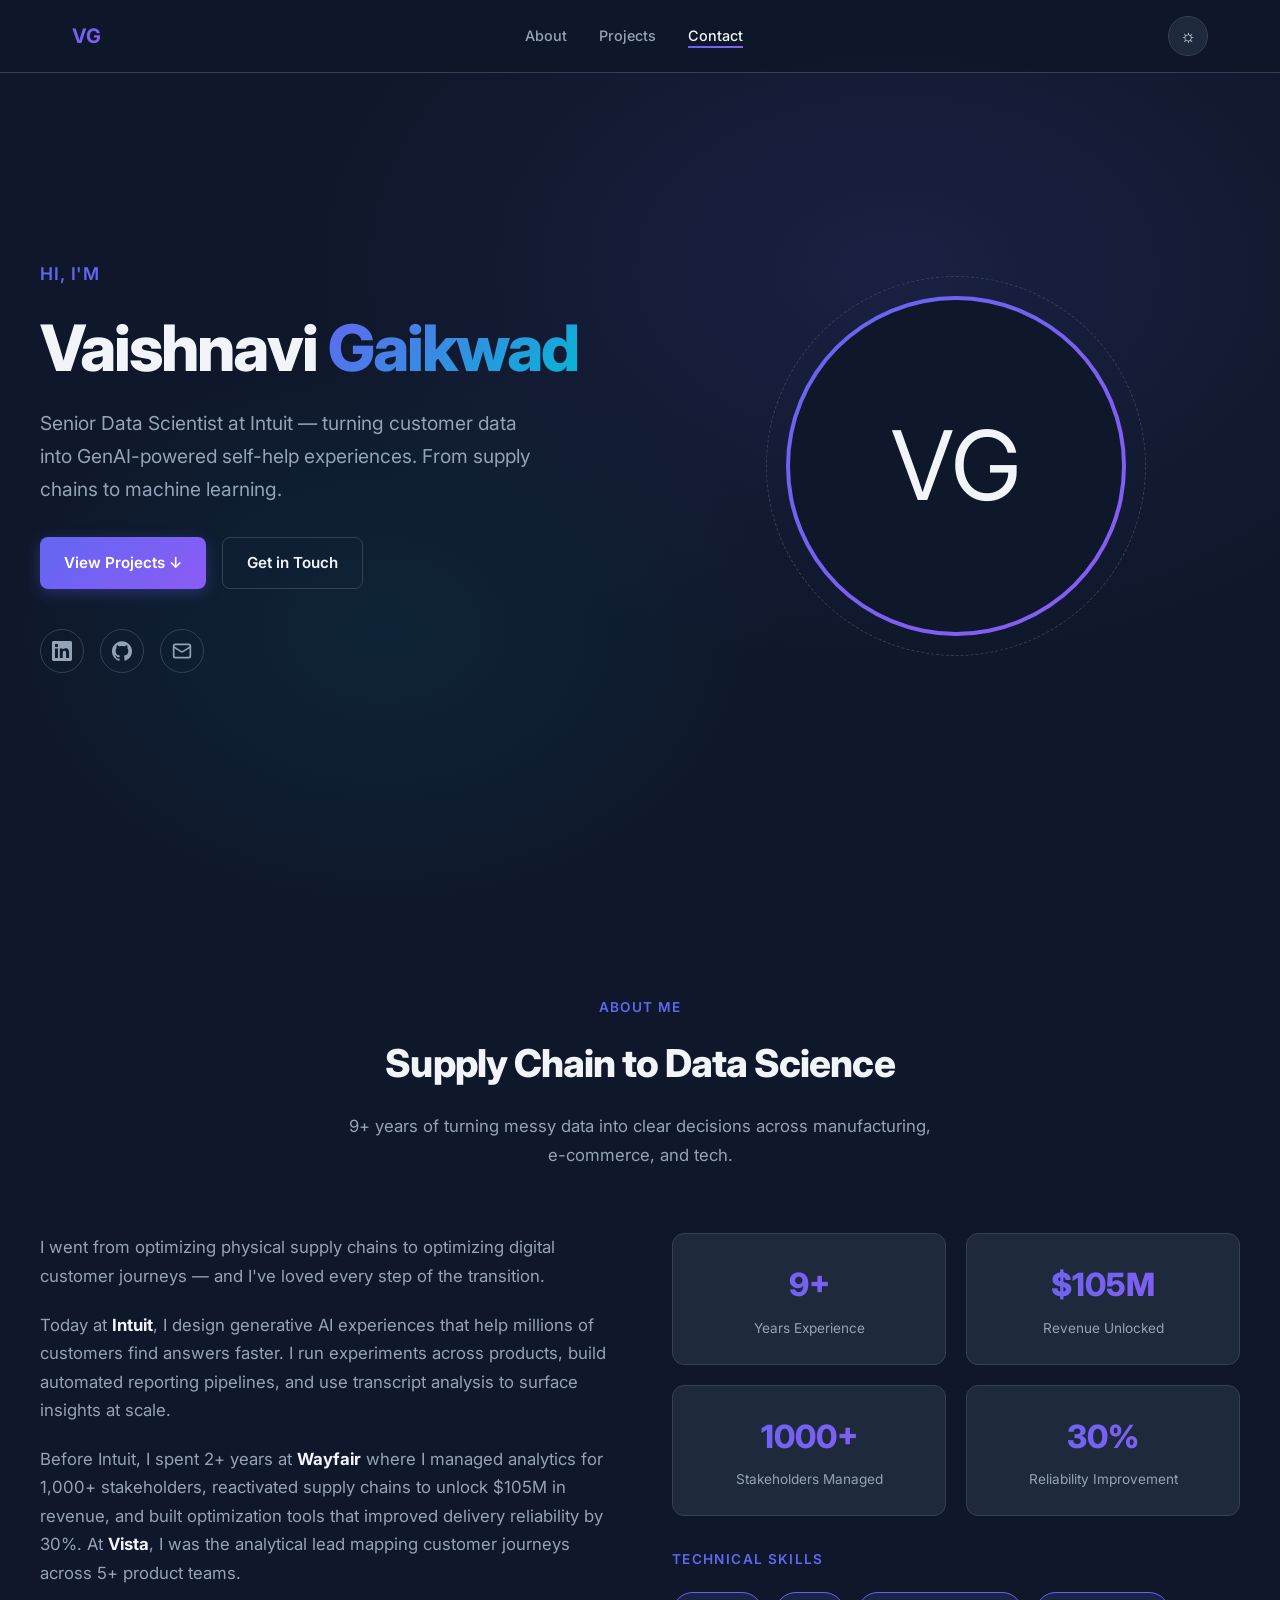
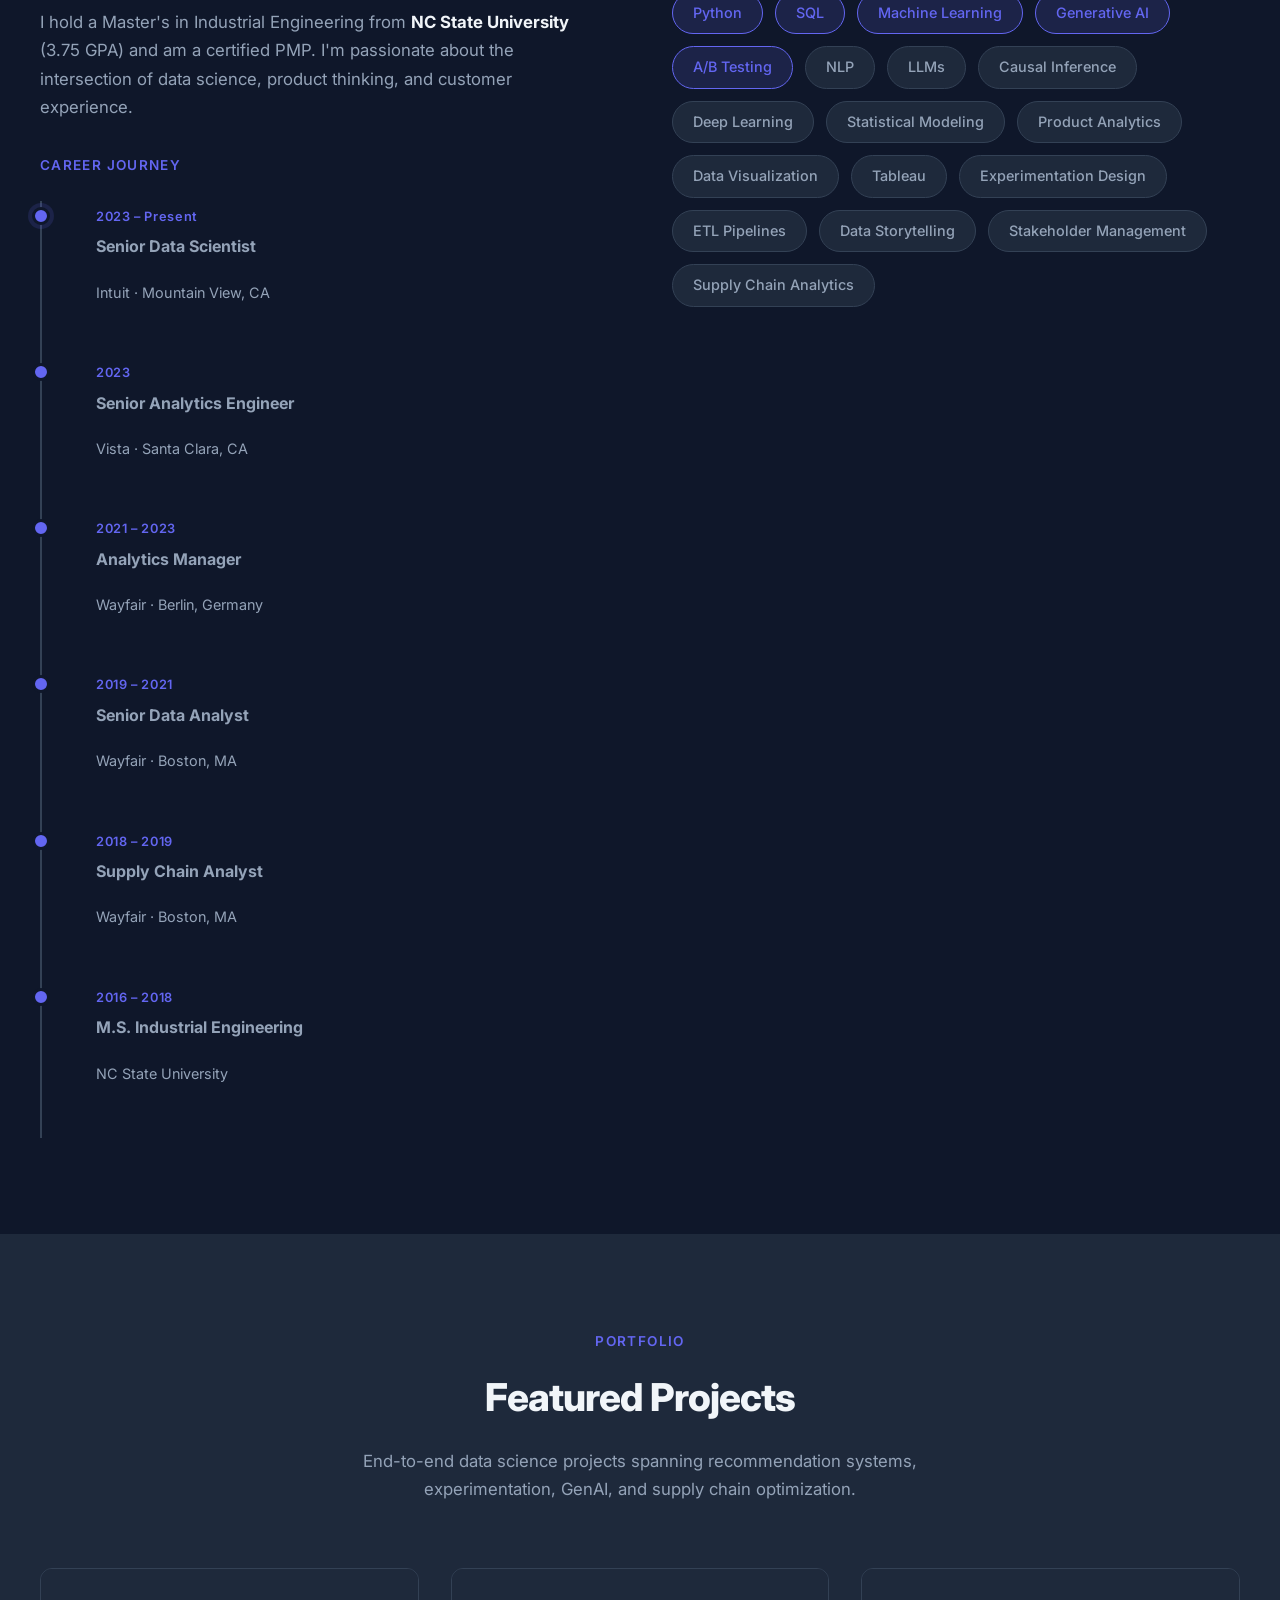
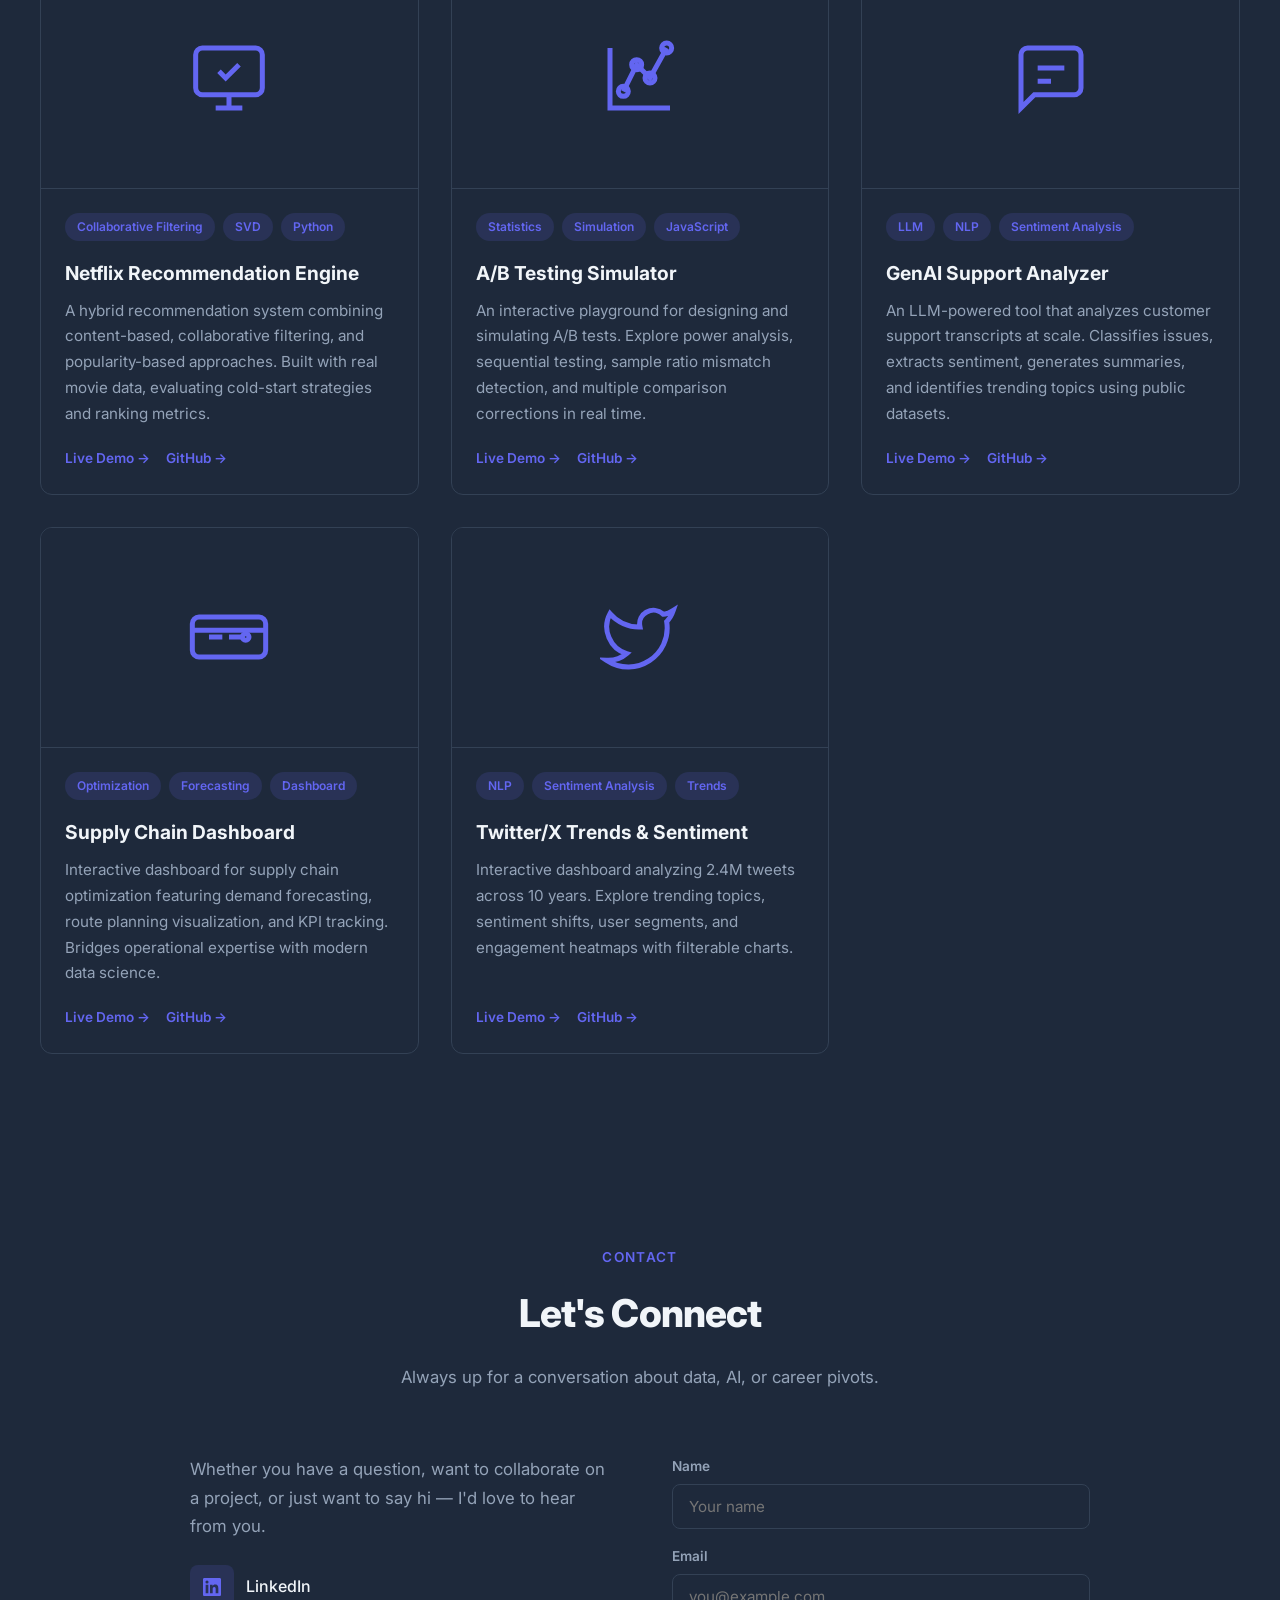
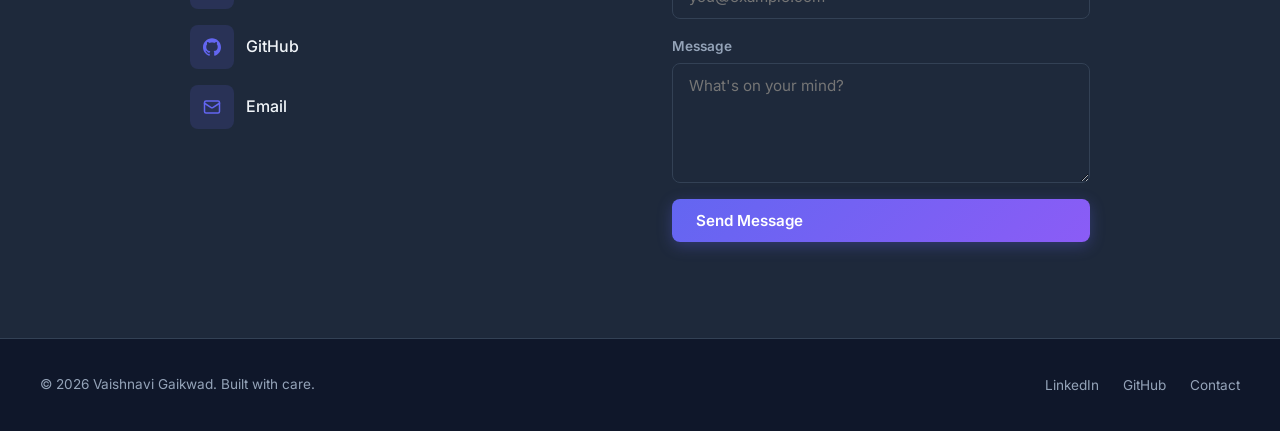
==== index.html @ 334d845c "Update index.html" ====
<!DOCTYPE html>
<html lang="en" data-theme="dark">
<head>
  <meta charset="UTF-8">
  <meta name="viewport" content="width=device-width, initial-scale=1.0">
  <title>Vaishnavi Gaikwad | Senior Data Scientist</title>
  <meta name="description" content="Senior Data Scientist at Intuit. Building GenAI-powered customer experiences. Portfolio and projects.">
  <link rel="preconnect" href="https://fonts.googleapis.com">
  <link rel="preconnect" href="https://fonts.gstatic.com" crossorigin>
  <link href="https://fonts.googleapis.com/css2?family=Inter:wght@400;500;600;700;800&family=JetBrains+Mono:wght@400;500&display=swap" rel="stylesheet">
  <link rel="stylesheet" href="css/style.css">
</head>
<body>

  <!-- ===== NAV ===== -->
  <nav class="nav">
    <div class="nav__inner">
      <a href="#" class="nav__logo">VG</a>
      <ul class="nav__links">
        <li><a href="#about">About</a></li>
        <li><a href="#projects">Projects</a></li>
        <li><a href="#contact">Contact</a></li>
      </ul>
      <div style="display:flex;align-items:center;gap:0.75rem;">
        <button class="theme-toggle" aria-label="Toggle theme">&#9788;</button>
        <button class="nav__hamburger" aria-label="Menu">
          <span></span><span></span><span></span>
        </button>
      </div>
    </div>
  </nav>

  <!-- ===== HERO ===== -->
  <section class="hero">
    <div class="hero__bg"></div>
    <div class="hero__content">
      <div class="hero__text">
        <p class="hero__greeting">Hi, I'm</p>
        <h1 class="hero__name">Vaishnavi <span>Gaikwad</span></h1>
        <p class="hero__tagline">Senior Data Scientist at Intuit &mdash; turning customer data into GenAI-powered self-help experiences. From supply chains to machine learning.</p>
        <div class="hero__cta">
          <a href="#projects" class="btn btn--primary">View Projects &darr;</a>
          <a href="#contact" class="btn btn--outline">Get in Touch</a>
        </div>
        <div class="hero__social">
          <a href="https://www.linkedin.com/in/vaishnavi-gaikwad-23506481/" target="_blank" rel="noopener" aria-label="LinkedIn">
            <svg width="20" height="20" viewBox="0 0 24 24" fill="currentColor"><path d="M20.447 20.452h-3.554v-5.569c0-1.328-.027-3.037-1.852-3.037-1.853 0-2.136 1.445-2.136 2.939v5.667H9.351V9h3.414v1.561h.046c.477-.9 1.637-1.85 3.37-1.85 3.601 0 4.267 2.37 4.267 5.455v6.286zM5.337 7.433a2.062 2.062 0 01-2.063-2.065 2.064 2.064 0 112.063 2.065zm1.782 13.019H3.555V9h3.564v11.452zM22.225 0H1.771C.792 0 0 .774 0 1.729v20.542C0 23.227.792 24 1.771 24h20.451C23.2 24 24 23.227 24 22.271V1.729C24 .774 23.2 0 22.222 0h.003z"/></svg>
          </a>
          <a href="https://github.com/vgaikwad2910" target="_blank" rel="noopener" aria-label="GitHub">
            <svg width="20" height="20" viewBox="0 0 24 24" fill="currentColor"><path d="M12 .297c-6.63 0-12 5.373-12 12 0 5.303 3.438 9.8 8.205 11.385.6.113.82-.258.82-.577 0-.285-.01-1.04-.015-2.04-3.338.724-4.042-1.61-4.042-1.61C4.422 18.07 3.633 17.7 3.633 17.7c-1.087-.744.084-.729.084-.729 1.205.084 1.838 1.236 1.838 1.236 1.07 1.835 2.809 1.305 3.495.998.108-.776.417-1.305.76-1.605-2.665-.3-5.466-1.332-5.466-5.93 0-1.31.465-2.38 1.235-3.22-.135-.303-.54-1.523.105-3.176 0 0 1.005-.322 3.3 1.23.96-.267 1.98-.399 3-.405 1.02.006 2.04.138 3 .405 2.28-1.552 3.285-1.23 3.285-1.23.645 1.653.24 2.873.12 3.176.765.84 1.23 1.91 1.23 3.22 0 4.61-2.805 5.625-5.475 5.92.42.36.81 1.096.81 2.22 0 1.606-.015 2.896-.015 3.286 0 .315.21.69.825.57C20.565 22.092 24 17.592 24 12.297c0-6.627-5.373-12-12-12"/></svg>
          </a>
          <a href="mailto:vaishnavi.gaikwad1094@gmail.com" aria-label="Email">
            <svg width="20" height="20" viewBox="0 0 24 24" fill="none" stroke="currentColor" stroke-width="2" stroke-linecap="round" stroke-linejoin="round"><rect x="2" y="4" width="20" height="16" rx="2"/><path d="m22 7-8.97 5.7a1.94 1.94 0 0 1-2.06 0L2 7"/></svg>
          </a>
        </div>
      </div>
      <div class="hero__visual">
        <div class="hero__avatar">
          <div class="hero__avatar-inner">VG</div>
        </div>
      </div>
    </div>
  </section>

  <!-- ===== ABOUT ===== -->
  <section class="section" id="about">
    <div class="container">
      <div class="section__header">
        <p class="section__label">About Me</p>
        <h2 class="section__title">Supply Chain to Data Science</h2>
        <p class="section__desc">9+ years of turning messy data into clear decisions across manufacturing, e-commerce, and tech.</p>
      </div>

      <div class="about__content">
        <div class="about__story">
          <p>I went from optimizing physical supply chains to optimizing digital customer journeys &mdash; and I've loved every step of the transition.</p>
          <p>Today at <strong>Intuit</strong>, I design generative AI experiences that help millions of customers find answers faster. I run experiments across products, build automated reporting pipelines, and use transcript analysis to surface insights at scale.</p>
          <p>Before Intuit, I spent 2+ years at <strong>Wayfair</strong> where I managed analytics for 1,000+ stakeholders, reactivated supply chains to unlock $105M in revenue, and built optimization tools that improved delivery reliability by 30%. At <strong>Vista</strong>, I was the analytical lead mapping customer journeys across 5+ product teams.</p>
          <p>I hold a Master's in Industrial Engineering from <strong>NC State University</strong> (3.75 GPA) and am a certified PMP. I'm passionate about the intersection of data science, product thinking, and customer experience.</p>

          <div style="margin-top:2rem;">
            <p class="section__label" style="text-align:left;margin-bottom:1.5rem;">Career Journey</p>
            <div class="timeline">
              <div class="timeline__item">
                <span class="timeline__year">2023 &ndash; Present</span>
                <p class="timeline__role">Senior Data Scientist</p>
                <p class="timeline__company">Intuit &middot; Mountain View, CA</p>
              </div>
              <div class="timeline__item">
                <span class="timeline__year">2023</span>
                <p class="timeline__role">Senior Analytics Engineer</p>
                <p class="timeline__company">Vista &middot; Santa Clara, CA</p>
              </div>
              <div class="timeline__item">
                <span class="timeline__year">2021 &ndash; 2023</span>
                <p class="timeline__role">Analytics Manager</p>
                <p class="timeline__company">Wayfair &middot; Berlin, Germany</p>
              </div>
              <div class="timeline__item">
                <span class="timeline__year">2019 &ndash; 2021</span>
                <p class="timeline__role">Senior Data Analyst</p>
                <p class="timeline__company">Wayfair &middot; Boston, MA</p>
              </div>
              <div class="timeline__item">
                <span class="timeline__year">2018 &ndash; 2019</span>
                <p class="timeline__role">Supply Chain Analyst</p>
                <p class="timeline__company">Wayfair &middot; Boston, MA</p>
              </div>
              <div class="timeline__item">
                <span class="timeline__year">2016 &ndash; 2018</span>
                <p class="timeline__role">M.S. Industrial Engineering</p>
                <p class="timeline__company">NC State University</p>
              </div>
            </div>
          </div>
        </div>

        <div class="about__details">
          <div class="about__stats">
            <div class="stat-card">
              <div class="stat-card__number">9+</div>
              <div class="stat-card__label">Years Experience</div>
            </div>
            <div class="stat-card">
              <div class="stat-card__number">$105M</div>
              <div class="stat-card__label">Revenue Unlocked</div>
            </div>
            <div class="stat-card">
              <div class="stat-card__number">1000+</div>
              <div class="stat-card__label">Stakeholders Managed</div>
            </div>
            <div class="stat-card">
              <div class="stat-card__number">30%</div>
              <div class="stat-card__label">Reliability Improvement</div>
            </div>
          </div>

          <div>
            <p class="section__label" style="text-align:left;margin-bottom:1.25rem;">Technical Skills</p>
            <div class="skills__grid" style="justify-content:flex-start;">
              <span class="skill-tag skill-tag--highlight">Python</span>
              <span class="skill-tag skill-tag--highlight">SQL</span>
              <span class="skill-tag skill-tag--highlight">Machine Learning</span>
              <span class="skill-tag skill-tag--highlight">Generative AI</span>
              <span class="skill-tag skill-tag--highlight">A/B Testing</span>
              <span class="skill-tag">NLP</span>
              <span class="skill-tag">LLMs</span>
              <span class="skill-tag">Causal Inference</span>
              <span class="skill-tag">Deep Learning</span>
              <span class="skill-tag">Statistical Modeling</span>
              <span class="skill-tag">Product Analytics</span>
              <span class="skill-tag">Data Visualization</span>
              <span class="skill-tag">Tableau</span>
              <span class="skill-tag">Experimentation Design</span>
              <span class="skill-tag">ETL Pipelines</span>
              <span class="skill-tag">Data Storytelling</span>
              <span class="skill-tag">Stakeholder Management</span>
              <span class="skill-tag">Supply Chain Analytics</span>
            </div>
          </div>
        </div>
      </div>
    </div>
  </section>

  <!-- ===== PROJECTS ===== -->
  <section class="section" id="projects" style="background:var(--bg-secondary);">
    <div class="container">
      <div class="section__header">
        <p class="section__label">Portfolio</p>
        <h2 class="section__title">Featured Projects</h2>
        <p class="section__desc">End-to-end data science projects spanning recommendation systems, experimentation, GenAI, and supply chain optimization.</p>
      </div>

      <div class="projects__grid">

        <div class="project-card">
          <div class="project-card__img">
            <svg width="80" height="80" viewBox="0 0 24 24" fill="none" stroke="var(--accent)" stroke-width="1.5"><rect x="2" y="3" width="20" height="14" rx="2"/><path d="M8 21h8m-4-4v4"/><path d="m9 10 2 2 4-4"/></svg>
          </div>
          <div class="project-card__body">
            <div class="project-card__tags">
              <span class="project-card__tag">Collaborative Filtering</span>
              <span class="project-card__tag">SVD</span>
              <span class="project-card__tag">Python</span>
            </div>
            <h3 class="project-card__title">Netflix Recommendation Engine</h3>
            <p class="project-card__desc">A hybrid recommendation system combining content-based, collaborative filtering, and popularity-based approaches. Built with real movie data, evaluating cold-start strategies and ranking metrics.</p>
            <div class="project-card__links">
              <a href="projects/recommendation-system/index.html" class="project-card__link">Live Demo &rarr;</a>
              <a href="https://github.com/vgaikwad2910/netflix-recommendation-engine" target="_blank" class="project-card__link">GitHub &rarr;</a>
            </div>
          </div>
        </div>

        <div class="project-card">
          <div class="project-card__img">
            <svg width="80" height="80" viewBox="0 0 24 24" fill="none" stroke="var(--accent)" stroke-width="1.5"><path d="M3 3v18h18"/><path d="M7 16l4-8 4 4 5-9"/><circle cx="7" cy="16" r="1.5"/><circle cx="11" cy="8" r="1.5"/><circle cx="15" cy="12" r="1.5"/><circle cx="20" cy="3" r="1.5"/></svg>
          </div>
          <div class="project-card__body">
            <div class="project-card__tags">
              <span class="project-card__tag">Statistics</span>
              <span class="project-card__tag">Simulation</span>
              <span class="project-card__tag">JavaScript</span>
            </div>
            <h3 class="project-card__title">A/B Testing Simulator</h3>
            <p class="project-card__desc">An interactive playground for designing and simulating A/B tests. Explore power analysis, sequential testing, sample ratio mismatch detection, and multiple comparison corrections in real time.</p>
            <div class="project-card__links">
              <a href="projects/ab-testing-simulator/index.html" class="project-card__link">Live Demo &rarr;</a>
              <a href="https://github.com/vgaikwad2910/ab-testing-simulator" target="_blank" class="project-card__link">GitHub &rarr;</a>
            </div>
          </div>
        </div>

        <div class="project-card">
          <div class="project-card__img">
            <svg width="80" height="80" viewBox="0 0 24 24" fill="none" stroke="var(--accent)" stroke-width="1.5"><path d="M21 15a2 2 0 0 1-2 2H7l-4 4V5a2 2 0 0 1 2-2h14a2 2 0 0 1 2 2z"/><path d="M8 9h8M8 13h4"/></svg>
          </div>
          <div class="project-card__body">
            <div class="project-card__tags">
              <span class="project-card__tag">LLM</span>
              <span class="project-card__tag">NLP</span>
              <span class="project-card__tag">Sentiment Analysis</span>
            </div>
            <h3 class="project-card__title">GenAI Support Analyzer</h3>
            <p class="project-card__desc">An LLM-powered tool that analyzes customer support transcripts at scale. Classifies issues, extracts sentiment, generates summaries, and identifies trending topics using public datasets.</p>
            <div class="project-card__links">
              <a href="projects/genai-analyzer/index.html" class="project-card__link">Live Demo &rarr;</a>
              <a href="https://github.com/vgaikwad2910/genai-support-analyzer" target="_blank" class="project-card__link">GitHub &rarr;</a>
            </div>
          </div>
        </div>

        <div class="project-card">
          <div class="project-card__img">
            <svg width="80" height="80" viewBox="0 0 24 24" fill="none" stroke="var(--accent)" stroke-width="1.5"><rect x="1" y="6" width="22" height="12" rx="2"/><path d="M6 12h4m2 0h4"/><circle cx="17" cy="12" r="1"/><path d="M1 10h22"/></svg>
          </div>
          <div class="project-card__body">
            <div class="project-card__tags">
              <span class="project-card__tag">Optimization</span>
              <span class="project-card__tag">Forecasting</span>
              <span class="project-card__tag">Dashboard</span>
            </div>
            <h3 class="project-card__title">Supply Chain Dashboard</h3>
            <p class="project-card__desc">Interactive dashboard for supply chain optimization featuring demand forecasting, route planning visualization, and KPI tracking. Bridges operational expertise with modern data science.</p>
            <div class="project-card__links">
              <a href="projects/supply-chain-dashboard/index.html" class="project-card__link">Live Demo &rarr;</a>
              <a href="https://github.com/vgaikwad2910/supply-chain-dashboard" target="_blank" class="project-card__link">GitHub &rarr;</a>
            </div>
          </div>
        </div>

        <div class="project-card">
          <div class="project-card__img">
            <svg width="80" height="80" viewBox="0 0 24 24" fill="none" stroke="var(--accent)" stroke-width="1.5"><path d="M22 4s-.7 2.1-2 3.4c1.6 10-9.4 17.3-18 11.6 2.2.1 4.4-.6 6-2C3 15.5.5 9.6 3 5c2.2 2.6 5.6 4.1 9 4-.9-4.2 4-6.6 7-3.8 1.1 0 3-1.2 3-1.2z"/></svg>
          </div>
          <div class="project-card__body">
            <div class="project-card__tags">
              <span class="project-card__tag">NLP</span>
              <span class="project-card__tag">Sentiment Analysis</span>
              <span class="project-card__tag">Trends</span>
            </div>
            <h3 class="project-card__title">Twitter/X Trends &amp; Sentiment</h3>
            <p class="project-card__desc">Interactive dashboard analyzing 2.4M tweets across 10 years. Explore trending topics, sentiment shifts, user segments, and engagement heatmaps with filterable charts.</p>
            <div class="project-card__links">
              <a href="projects/twitter-trends-dashboard/index.html" class="project-card__link">Live Demo &rarr;</a>
              <a href="https://github.com/vgaikwad2910/twitter-trends-dashboard" target="_blank" class="project-card__link">GitHub &rarr;</a>
            </div>
          </div>
        </div>

      </div>
    </div>
  </section>

  <!-- ===== CONTACT ===== -->
  <section class="section" id="contact" style="background:var(--bg-secondary);">
    <div class="container">
      <div class="section__header">
        <p class="section__label">Contact</p>
        <h2 class="section__title">Let's Connect</h2>
        <p class="section__desc">Always up for a conversation about data, AI, or career pivots.</p>
      </div>

      <div class="contact__content">
        <div class="contact__info">
          <p>Whether you have a question, want to collaborate on a project, or just want to say hi &mdash; I'd love to hear from you.</p>
          <div class="contact__links">
            <a href="https://www.linkedin.com/in/vaishnavi-gaikwad-23506481/" target="_blank" class="contact__link">
              <span class="contact__link-icon">
                <svg width="18" height="18" viewBox="0 0 24 24" fill="currentColor"><path d="M20.447 20.452h-3.554v-5.569c0-1.328-.027-3.037-1.852-3.037-1.853 0-2.136 1.445-2.136 2.939v5.667H9.351V9h3.414v1.561h.046c.477-.9 1.637-1.85 3.37-1.85 3.601 0 4.267 2.37 4.267 5.455v6.286zM5.337 7.433a2.062 2.062 0 01-2.063-2.065 2.064 2.064 0 112.063 2.065zm1.782 13.019H3.555V9h3.564v11.452zM22.225 0H1.771C.792 0 0 .774 0 1.729v20.542C0 23.227.792 24 1.771 24h20.451C23.2 24 24 23.227 24 22.271V1.729C24 .774 23.2 0 22.222 0h.003z"/></svg>
              </span>
              LinkedIn
            </a>
            <a href="https://github.com/vgaikwad2910" target="_blank" class="contact__link">
              <span class="contact__link-icon">
                <svg width="18" height="18" viewBox="0 0 24 24" fill="currentColor"><path d="M12 .297c-6.63 0-12 5.373-12 12 0 5.303 3.438 9.8 8.205 11.385.6.113.82-.258.82-.577 0-.285-.01-1.04-.015-2.04-3.338.724-4.042-1.61-4.042-1.61C4.422 18.07 3.633 17.7 3.633 17.7c-1.087-.744.084-.729.084-.729 1.205.084 1.838 1.236 1.838 1.236 1.07 1.835 2.809 1.305 3.495.998.108-.776.417-1.305.76-1.605-2.665-.3-5.466-1.332-5.466-5.93 0-1.31.465-2.38 1.235-3.22-.135-.303-.54-1.523.105-3.176 0 0 1.005-.322 3.3 1.23.96-.267 1.98-.399 3-.405 1.02.006 2.04.138 3 .405 2.28-1.552 3.285-1.23 3.285-1.23.645 1.653.24 2.873.12 3.176.765.84 1.23 1.91 1.23 3.22 0 4.61-2.805 5.625-5.475 5.92.42.36.81 1.096.81 2.22 0 1.606-.015 2.896-.015 3.286 0 .315.21.69.825.57C20.565 22.092 24 17.592 24 12.297c0-6.627-5.373-12-12-12"/></svg>
              </span>
              GitHub
            </a>
            <a href="mailto:vaishnavi.gaikwad1094@gmail.com" class="contact__link">
              <span class="contact__link-icon">
                <svg width="18" height="18" viewBox="0 0 24 24" fill="none" stroke="currentColor" stroke-width="2" stroke-linecap="round" stroke-linejoin="round"><rect x="2" y="4" width="20" height="16" rx="2"/><path d="m22 7-8.97 5.7a1.94 1.94 0 0 1-2.06 0L2 7"/></svg>
              </span>
              Email
            </a>
          </div>
        </div>

        <form class="contact__form" onsubmit="event.preventDefault(); this.querySelector('.btn').textContent='Message Sent!'; this.reset();">
          <div class="form-group">
            <label for="name">Name</label>
            <input type="text" id="name" name="name" placeholder="Your name" required>
          </div>
          <div class="form-group">
            <label for="email">Email</label>
            <input type="email" id="email" name="email" placeholder="you@example.com" required>
          </div>
          <div class="form-group">
            <label for="message">Message</label>
            <textarea id="message" name="message" placeholder="What's on your mind?" required></textarea>
          </div>
          <button type="submit" class="btn btn--primary">Send Message</button>
        </form>
      </div>
    </div>
  </section>

  <!-- ===== FOOTER ===== -->
  <footer class="footer">
    <div class="footer__inner">
      <p class="footer__text">&copy; 2026 Vaishnavi Gaikwad. Built with care.</p>
      <ul class="footer__links">
        <li><a href="https://www.linkedin.com/in/vaishnavi-gaikwad-23506481/" target="_blank">LinkedIn</a></li>
        <li><a href="https://github.com/vgaikwad2910" target="_blank">GitHub</a></li>
        <li><a href="#contact">Contact</a></li>
      </ul>
    </div>
  </footer>

  <script src="js/main.js"></script>
</body>
</html>
---- css/style.css ----
:root {
  --bg-primary: #0f172a;
  --bg-secondary: #1e293b;
  --bg-card: #1e293b;
  --text-primary: #f1f5f9;
  --text-secondary: #94a3b8;
  --accent: #6366f1;
  --accent-hover: #818cf8;
  --accent-glow: rgba(99, 102, 241, 0.15);
  --border: #334155;
  --gradient-1: linear-gradient(135deg, #6366f1, #8b5cf6);
  --gradient-2: linear-gradient(135deg, #6366f1, #06b6d4);
  --shadow: 0 4px 6px -1px rgba(0, 0, 0, 0.3);
  --shadow-lg: 0 10px 30px -5px rgba(0, 0, 0, 0.4);
  --radius: 12px;
  --radius-sm: 8px;
  --transition: 0.3s cubic-bezier(0.4, 0, 0.2, 1);
  --font-sans: 'Inter', -apple-system, BlinkMacSystemFont, 'Segoe UI', sans-serif;
  --font-mono: 'JetBrains Mono', 'Fira Code', monospace;
  --max-width: 1200px;
}

[data-theme="light"] {
  --bg-primary: #f8fafc;
  --bg-secondary: #ffffff;
  --bg-card: #ffffff;
  --text-primary: #0f172a;
  --text-secondary: #64748b;
  --border: #e2e8f0;
  --shadow: 0 4px 6px -1px rgba(0, 0, 0, 0.05);
  --shadow-lg: 0 10px 30px -5px rgba(0, 0, 0, 0.1);
}

* {
  margin: 0;
  padding: 0;
  box-sizing: border-box;
}

html {
  scroll-behavior: smooth;
  scroll-padding-top: 80px;
}

body {
  font-family: var(--font-sans);
  background: var(--bg-primary);
  color: var(--text-primary);
  line-height: 1.7;
  overflow-x: hidden;
}

a {
  color: var(--accent);
  text-decoration: none;
  transition: color var(--transition);
}

a:hover {
  color: var(--accent-hover);
}

img {
  max-width: 100%;
  display: block;
}

/* ===== NAV ===== */
.nav {
  position: fixed;
  top: 0;
  left: 0;
  right: 0;
  z-index: 1000;
  background: rgba(15, 23, 42, 0.85);
  backdrop-filter: blur(12px);
  border-bottom: 1px solid var(--border);
  transition: background var(--transition);
}

[data-theme="light"] .nav {
  background: rgba(248, 250, 252, 0.85);
}

.nav__inner {
  max-width: var(--max-width);
  margin: 0 auto;
  padding: 0 2rem;
  display: flex;
  align-items: center;
  justify-content: space-between;
  height: 72px;
}

.nav__logo {
  font-size: 1.25rem;
  font-weight: 700;
  background: var(--gradient-1);
  -webkit-background-clip: text;
  -webkit-text-fill-color: transparent;
  background-clip: text;
  letter-spacing: -0.025em;
}

.nav__links {
  display: flex;
  align-items: center;
  gap: 2rem;
  list-style: none;
}

.nav__links a {
  color: var(--text-secondary);
  font-size: 0.9rem;
  font-weight: 500;
  transition: color var(--transition);
  position: relative;
}

.nav__links a::after {
  content: '';
  position: absolute;
  bottom: -4px;
  left: 0;
  width: 0;
  height: 2px;
  background: var(--gradient-1);
  transition: width var(--transition);
}

.nav__links a:hover,
.nav__links a.active {
  color: var(--text-primary);
}

.nav__links a:hover::after,
.nav__links a.active::after {
  width: 100%;
}

.theme-toggle {
  background: var(--bg-card);
  border: 1px solid var(--border);
  color: var(--text-primary);
  width: 40px;
  height: 40px;
  border-radius: 50%;
  cursor: pointer;
  display: flex;
  align-items: center;
  justify-content: center;
  font-size: 1.1rem;
  transition: all var(--transition);
}

.theme-toggle:hover {
  border-color: var(--accent);
  box-shadow: 0 0 15px var(--accent-glow);
}

.nav__hamburger {
  display: none;
  flex-direction: column;
  gap: 5px;
  cursor: pointer;
  background: none;
  border: none;
  padding: 4px;
}

.nav__hamburger span {
  width: 24px;
  height: 2px;
  background: var(--text-primary);
  transition: all var(--transition);
}

/* ===== HERO ===== */
.hero {
  min-height: 100vh;
  display: flex;
  align-items: center;
  justify-content: center;
  padding: 6rem 2rem 4rem;
  position: relative;
  overflow: hidden;
}

.hero__bg {
  position: absolute;
  inset: 0;
  background:
    radial-gradient(ellipse 600px 400px at 70% 30%, rgba(99, 102, 241, 0.12), transparent),
    radial-gradient(ellipse 400px 300px at 30% 70%, rgba(6, 182, 212, 0.08), transparent);
  pointer-events: none;
}

.hero__content {
  max-width: var(--max-width);
  width: 100%;
  display: grid;
  grid-template-columns: 1fr 1fr;
  gap: 4rem;
  align-items: center;
  position: relative;
  z-index: 1;
}

.hero__text {
  display: flex;
  flex-direction: column;
  gap: 1.5rem;
}

.hero__greeting {
  font-size: 1.1rem;
  color: var(--accent);
  font-weight: 600;
  letter-spacing: 0.05em;
  text-transform: uppercase;
}

.hero__name {
  font-size: clamp(2.5rem, 5vw, 4rem);
  font-weight: 800;
  line-height: 1.1;
  letter-spacing: -0.03em;
}

.hero__name span {
  background: var(--gradient-2);
  -webkit-background-clip: text;
  -webkit-text-fill-color: transparent;
  background-clip: text;
}

.hero__tagline {
  font-size: 1.2rem;
  color: var(--text-secondary);
  max-width: 500px;
}

.hero__cta {
  display: flex;
  gap: 1rem;
  margin-top: 0.5rem;
}

.btn {
  display: inline-flex;
  align-items: center;
  gap: 0.5rem;
  padding: 0.75rem 1.5rem;
  border-radius: var(--radius-sm);
  font-weight: 600;
  font-size: 0.95rem;
  cursor: pointer;
  transition: all var(--transition);
  border: none;
  font-family: var(--font-sans);
}

.btn--primary {
  background: var(--gradient-1);
  color: #fff;
  box-shadow: 0 4px 15px rgba(99, 102, 241, 0.3);
}

.btn--primary:hover {
  transform: translateY(-2px);
  box-shadow: 0 8px 25px rgba(99, 102, 241, 0.4);
  color: #fff;
}

.btn--outline {
  background: transparent;
  color: var(--text-primary);
  border: 1px solid var(--border);
}

.btn--outline:hover {
  border-color: var(--accent);
  color: var(--accent);
  box-shadow: 0 0 15px var(--accent-glow);
}

.hero__social {
  display: flex;
  gap: 1rem;
  margin-top: 1rem;
}

.hero__social a {
  width: 44px;
  height: 44px;
  border-radius: 50%;
  border: 1px solid var(--border);
  display: flex;
  align-items: center;
  justify-content: center;
  color: var(--text-secondary);
  font-size: 1.2rem;
  transition: all var(--transition);
}

.hero__social a:hover {
  border-color: var(--accent);
  color: var(--accent);
  transform: translateY(-3px);
  box-shadow: 0 4px 15px var(--accent-glow);
}

.hero__visual {
  display: flex;
  justify-content: center;
  align-items: center;
}

.hero__avatar {
  width: 340px;
  height: 340px;
  border-radius: 50%;
  background: var(--gradient-1);
  padding: 4px;
  position: relative;
}

.hero__avatar-inner {
  width: 100%;
  height: 100%;
  border-radius: 50%;
  background: var(--bg-primary);
  display: flex;
  align-items: center;
  justify-content: center;
  font-size: 6rem;
  overflow: hidden;
}

.hero__avatar-inner img {
  width: 100%;
  height: 100%;
  object-fit: cover;
}

.hero__avatar::before {
  content: '';
  position: absolute;
  inset: -20px;
  border-radius: 50%;
  border: 1px dashed var(--border);
  animation: spin 30s linear infinite;
}

@keyframes spin {
  to { transform: rotate(360deg); }
}

/* ===== SECTIONS ===== */
.section {
  padding: 6rem 2rem;
}

.section__header {
  text-align: center;
  margin-bottom: 4rem;
}

.section__label {
  font-size: 0.85rem;
  color: var(--accent);
  font-weight: 600;
  text-transform: uppercase;
  letter-spacing: 0.1em;
  margin-bottom: 0.75rem;
}

.section__title {
  font-size: clamp(1.75rem, 3vw, 2.5rem);
  font-weight: 800;
  letter-spacing: -0.025em;
  margin-bottom: 1rem;
}

.section__desc {
  color: var(--text-secondary);
  max-width: 600px;
  margin: 0 auto;
  font-size: 1.05rem;
}

.container {
  max-width: var(--max-width);
  margin: 0 auto;
}

/* ===== ABOUT ===== */
.about__content {
  display: grid;
  grid-template-columns: 1fr 1fr;
  gap: 4rem;
  align-items: start;
}

.about__story {
  font-size: 1.05rem;
  color: var(--text-secondary);
}

.about__story p {
  margin-bottom: 1.25rem;
}

.about__story strong {
  color: var(--text-primary);
}

.about__details {
  display: flex;
  flex-direction: column;
  gap: 2rem;
}

.about__stats {
  display: grid;
  grid-template-columns: repeat(2, 1fr);
  gap: 1.25rem;
}

.stat-card {
  background: var(--bg-card);
  border: 1px solid var(--border);
  border-radius: var(--radius);
  padding: 1.5rem;
  text-align: center;
  transition: all var(--transition);
}

.stat-card:hover {
  border-color: var(--accent);
  box-shadow: 0 0 20px var(--accent-glow);
  transform: translateY(-3px);
}

.stat-card__number {
  font-size: 2rem;
  font-weight: 800;
  background: var(--gradient-1);
  -webkit-background-clip: text;
  -webkit-text-fill-color: transparent;
  background-clip: text;
}

.stat-card__label {
  font-size: 0.85rem;
  color: var(--text-secondary);
  margin-top: 0.25rem;
}

/* ===== TIMELINE ===== */
.timeline {
  position: relative;
  padding-left: 2rem;
  max-width: 700px;
}

.timeline::before {
  content: '';
  position: absolute;
  left: 0;
  top: 0;
  bottom: 0;
  width: 2px;
  background: var(--border);
}

.timeline__item {
  position: relative;
  padding-bottom: 2rem;
  padding-left: 1.5rem;
}

.timeline__item::before {
  content: '';
  position: absolute;
  left: -2rem;
  top: 6px;
  width: 12px;
  height: 12px;
  border-radius: 50%;
  background: var(--accent);
  border: 3px solid var(--bg-primary);
  transform: translateX(calc(-50% + 1px));
}

.timeline__item:first-child::before {
  box-shadow: 0 0 0 4px var(--accent-glow);
}

.timeline__year {
  font-size: 0.8rem;
  color: var(--accent);
  font-weight: 600;
  letter-spacing: 0.05em;
}

.timeline__role {
  font-size: 1rem;
  font-weight: 700;
  margin-top: 0.25rem;
}

.timeline__company {
  font-size: 0.9rem;
  color: var(--text-secondary);
}

/* ===== SKILLS ===== */
.skills__grid {
  display: flex;
  flex-wrap: wrap;
  gap: 0.75rem;
  justify-content: center;
}

.skill-tag {
  background: var(--bg-card);
  border: 1px solid var(--border);
  padding: 0.5rem 1.25rem;
  border-radius: 100px;
  font-size: 0.9rem;
  font-weight: 500;
  color: var(--text-secondary);
  transition: all var(--transition);
}

.skill-tag:hover {
  border-color: var(--accent);
  color: var(--accent);
  box-shadow: 0 0 15px var(--accent-glow);
}

.skill-tag--highlight {
  border-color: var(--accent);
  color: var(--accent);
  background: var(--accent-glow);
}

/* ===== PROJECTS ===== */
.projects__grid {
  display: grid;
  grid-template-columns: repeat(auto-fill, minmax(350px, 1fr));
  gap: 2rem;
}

.project-card {
  background: var(--bg-card);
  border: 1px solid var(--border);
  border-radius: var(--radius);
  overflow: hidden;
  transition: all var(--transition);
  display: flex;
  flex-direction: column;
}

.project-card:hover {
  border-color: var(--accent);
  box-shadow: var(--shadow-lg);
  transform: translateY(-5px);
}

.project-card__img {
  width: 100%;
  height: 220px;
  background: var(--bg-secondary);
  display: flex;
  align-items: center;
  justify-content: center;
  font-size: 4rem;
  border-bottom: 1px solid var(--border);
  overflow: hidden;
  position: relative;
}

.project-card__img img {
  width: 100%;
  height: 100%;
  object-fit: cover;
}

.project-card__body {
  padding: 1.5rem;
  display: flex;
  flex-direction: column;
  flex: 1;
}

.project-card__tags {
  display: flex;
  flex-wrap: wrap;
  gap: 0.5rem;
  margin-bottom: 1rem;
}

.project-card__tag {
  font-size: 0.75rem;
  padding: 0.25rem 0.75rem;
  border-radius: 100px;
  background: var(--accent-glow);
  color: var(--accent);
  font-weight: 600;
}

.project-card__title {
  font-size: 1.2rem;
  font-weight: 700;
  margin-bottom: 0.5rem;
}

.project-card__desc {
  font-size: 0.95rem;
  color: var(--text-secondary);
  flex: 1;
  margin-bottom: 1.25rem;
}

.project-card__links {
  display: flex;
  gap: 1rem;
}

.project-card__link {
  font-size: 0.85rem;
  font-weight: 600;
  display: inline-flex;
  align-items: center;
  gap: 0.35rem;
}

/* ===== BLOG ===== */
.blog__grid {
  display: grid;
  grid-template-columns: repeat(auto-fill, minmax(340px, 1fr));
  gap: 2rem;
}

.blog-card {
  background: var(--bg-card);
  border: 1px solid var(--border);
  border-radius: var(--radius);
  padding: 1.75rem;
  transition: all var(--transition);
}

.blog-card:hover {
  border-color: var(--accent);
  transform: translateY(-3px);
  box-shadow: var(--shadow-lg);
}

.blog-card__date {
  font-size: 0.8rem;
  color: var(--accent);
  font-weight: 600;
  margin-bottom: 0.75rem;
}

.blog-card__title {
  font-size: 1.15rem;
  font-weight: 700;
  margin-bottom: 0.75rem;
  line-height: 1.4;
}

.blog-card__excerpt {
  font-size: 0.95rem;
  color: var(--text-secondary);
  margin-bottom: 1.25rem;
  display: -webkit-box;
  -webkit-line-clamp: 3;
  -webkit-box-orient: vertical;
  overflow: hidden;
}

.blog-card__read-more {
  font-size: 0.85rem;
  font-weight: 600;
  display: inline-flex;
  align-items: center;
  gap: 0.35rem;
}

/* ===== CONTACT ===== */
.contact__content {
  display: grid;
  grid-template-columns: 1fr 1fr;
  gap: 4rem;
  max-width: 900px;
  margin: 0 auto;
}

.contact__info {
  display: flex;
  flex-direction: column;
  gap: 1.5rem;
}

.contact__info p {
  font-size: 1.05rem;
  color: var(--text-secondary);
}

.contact__links {
  display: flex;
  flex-direction: column;
  gap: 1rem;
}

.contact__link {
  display: flex;
  align-items: center;
  gap: 0.75rem;
  color: var(--text-primary);
  font-weight: 500;
  transition: color var(--transition);
}

.contact__link:hover {
  color: var(--accent);
}

.contact__link-icon {
  width: 44px;
  height: 44px;
  border-radius: var(--radius-sm);
  background: var(--accent-glow);
  display: flex;
  align-items: center;
  justify-content: center;
  color: var(--accent);
  font-size: 1.1rem;
  flex-shrink: 0;
}

.contact__form {
  display: flex;
  flex-direction: column;
  gap: 1rem;
}

.form-group {
  display: flex;
  flex-direction: column;
  gap: 0.35rem;
}

.form-group label {
  font-size: 0.85rem;
  font-weight: 600;
  color: var(--text-secondary);
}

.form-group input,
.form-group textarea {
  background: var(--bg-card);
  border: 1px solid var(--border);
  border-radius: var(--radius-sm);
  padding: 0.75rem 1rem;
  color: var(--text-primary);
  font-family: var(--font-sans);
  font-size: 0.95rem;
  transition: border-color var(--transition);
  outline: none;
}

.form-group input:focus,
.form-group textarea:focus {
  border-color: var(--accent);
  box-shadow: 0 0 0 3px var(--accent-glow);
}

.form-group textarea {
  resize: vertical;
  min-height: 120px;
}

/* ===== FOOTER ===== */
.footer {
  border-top: 1px solid var(--border);
  padding: 2rem;
  text-align: center;
}

.footer__inner {
  max-width: var(--max-width);
  margin: 0 auto;
  display: flex;
  justify-content: space-between;
  align-items: center;
}

.footer__text {
  font-size: 0.85rem;
  color: var(--text-secondary);
}

.footer__links {
  display: flex;
  gap: 1.5rem;
  list-style: none;
}

.footer__links a {
  color: var(--text-secondary);
  font-size: 0.85rem;
  transition: color var(--transition);
}

.footer__links a:hover {
  color: var(--accent);
}

/* ===== RESPONSIVE ===== */
@media (max-width: 768px) {
  .nav__links {
    display: none;
    position: absolute;
    top: 72px;
    left: 0;
    right: 0;
    background: var(--bg-secondary);
    border-bottom: 1px solid var(--border);
    flex-direction: column;
    padding: 1.5rem 2rem;
    gap: 1rem;
  }

  .nav__links.open {
    display: flex;
  }

  .nav__hamburger {
    display: flex;
  }

  .hero__content {
    grid-template-columns: 1fr;
    text-align: center;
  }

  .hero__text {
    align-items: center;
  }

  .hero__cta {
    justify-content: center;
  }

  .hero__social {
    justify-content: center;
  }

  .hero__visual {
    order: -1;
  }

  .hero__avatar {
    width: 220px;
    height: 220px;
  }

  .about__content {
    grid-template-columns: 1fr;
  }

  .contact__content {
    grid-template-columns: 1fr;
  }

  .projects__grid {
    grid-template-columns: 1fr;
  }

  .blog__grid {
    grid-template-columns: 1fr;
  }

  .footer__inner {
    flex-direction: column;
    gap: 1rem;
  }
}
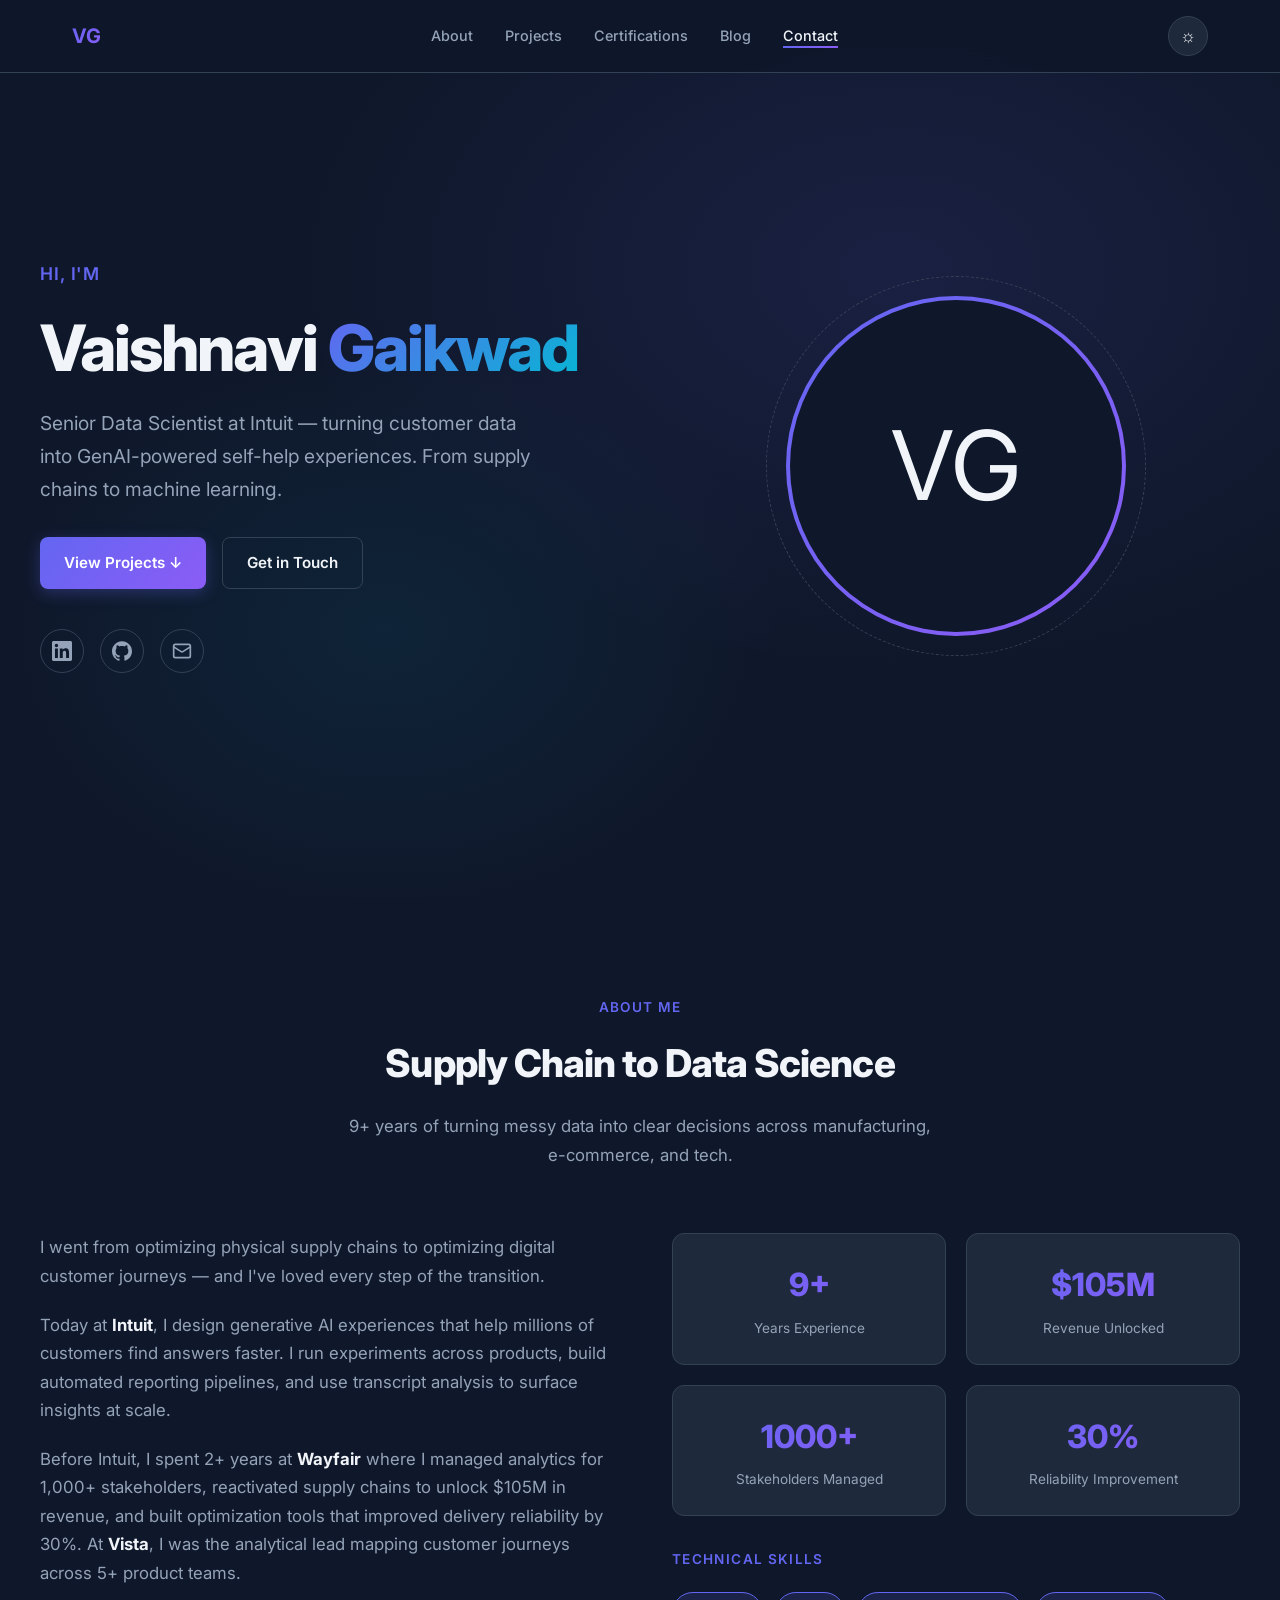
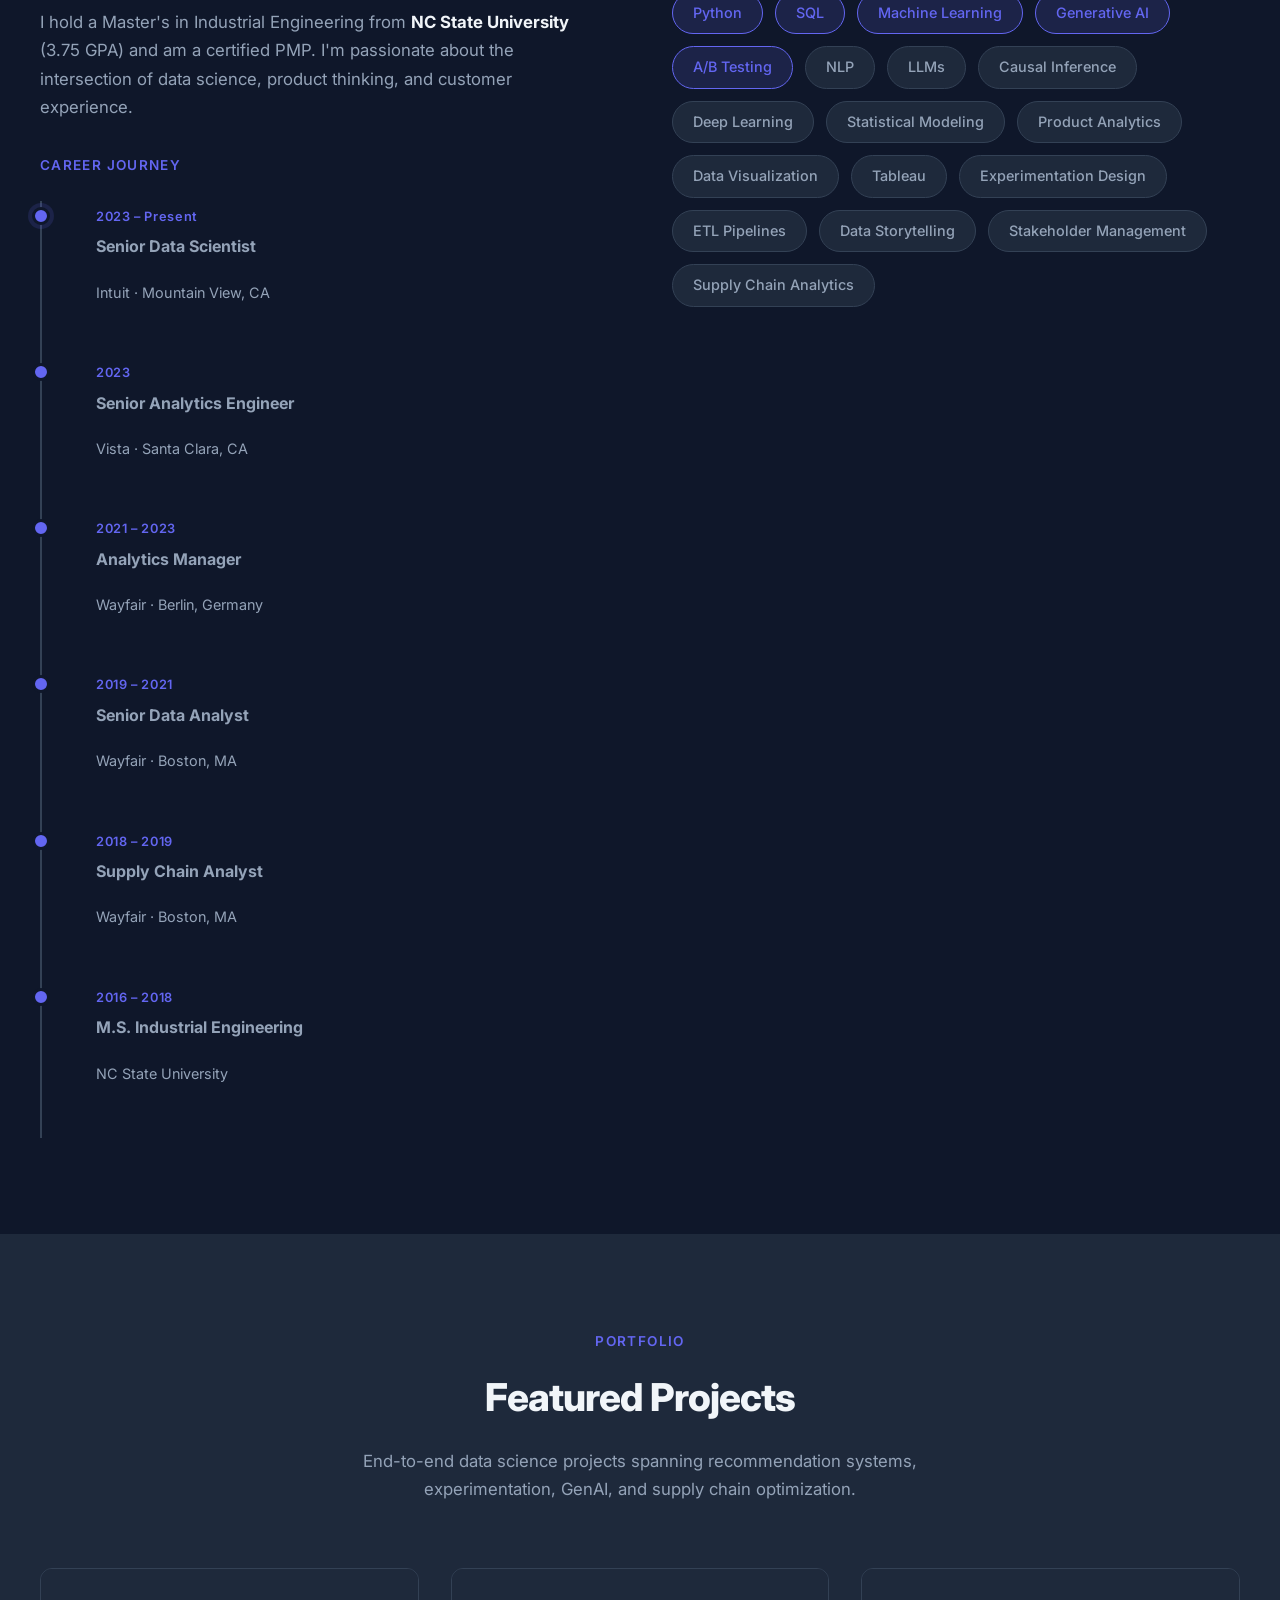
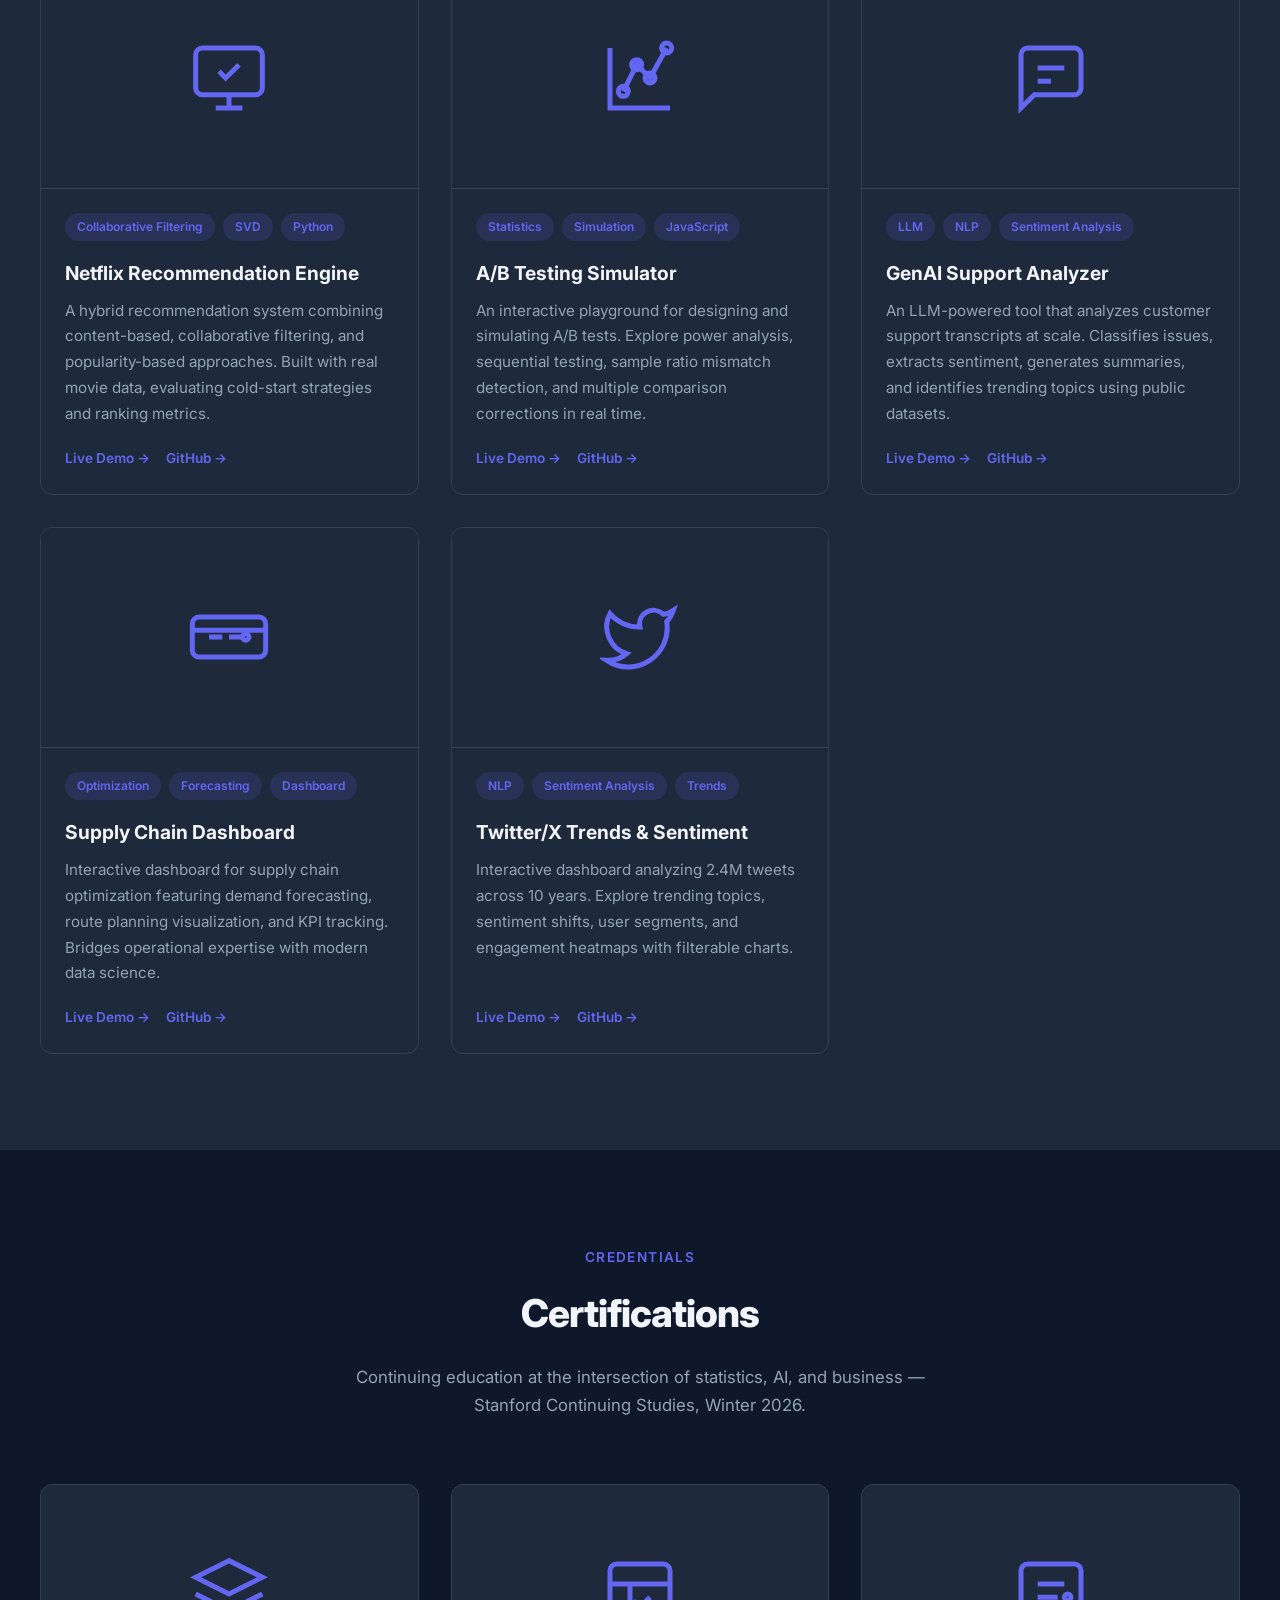
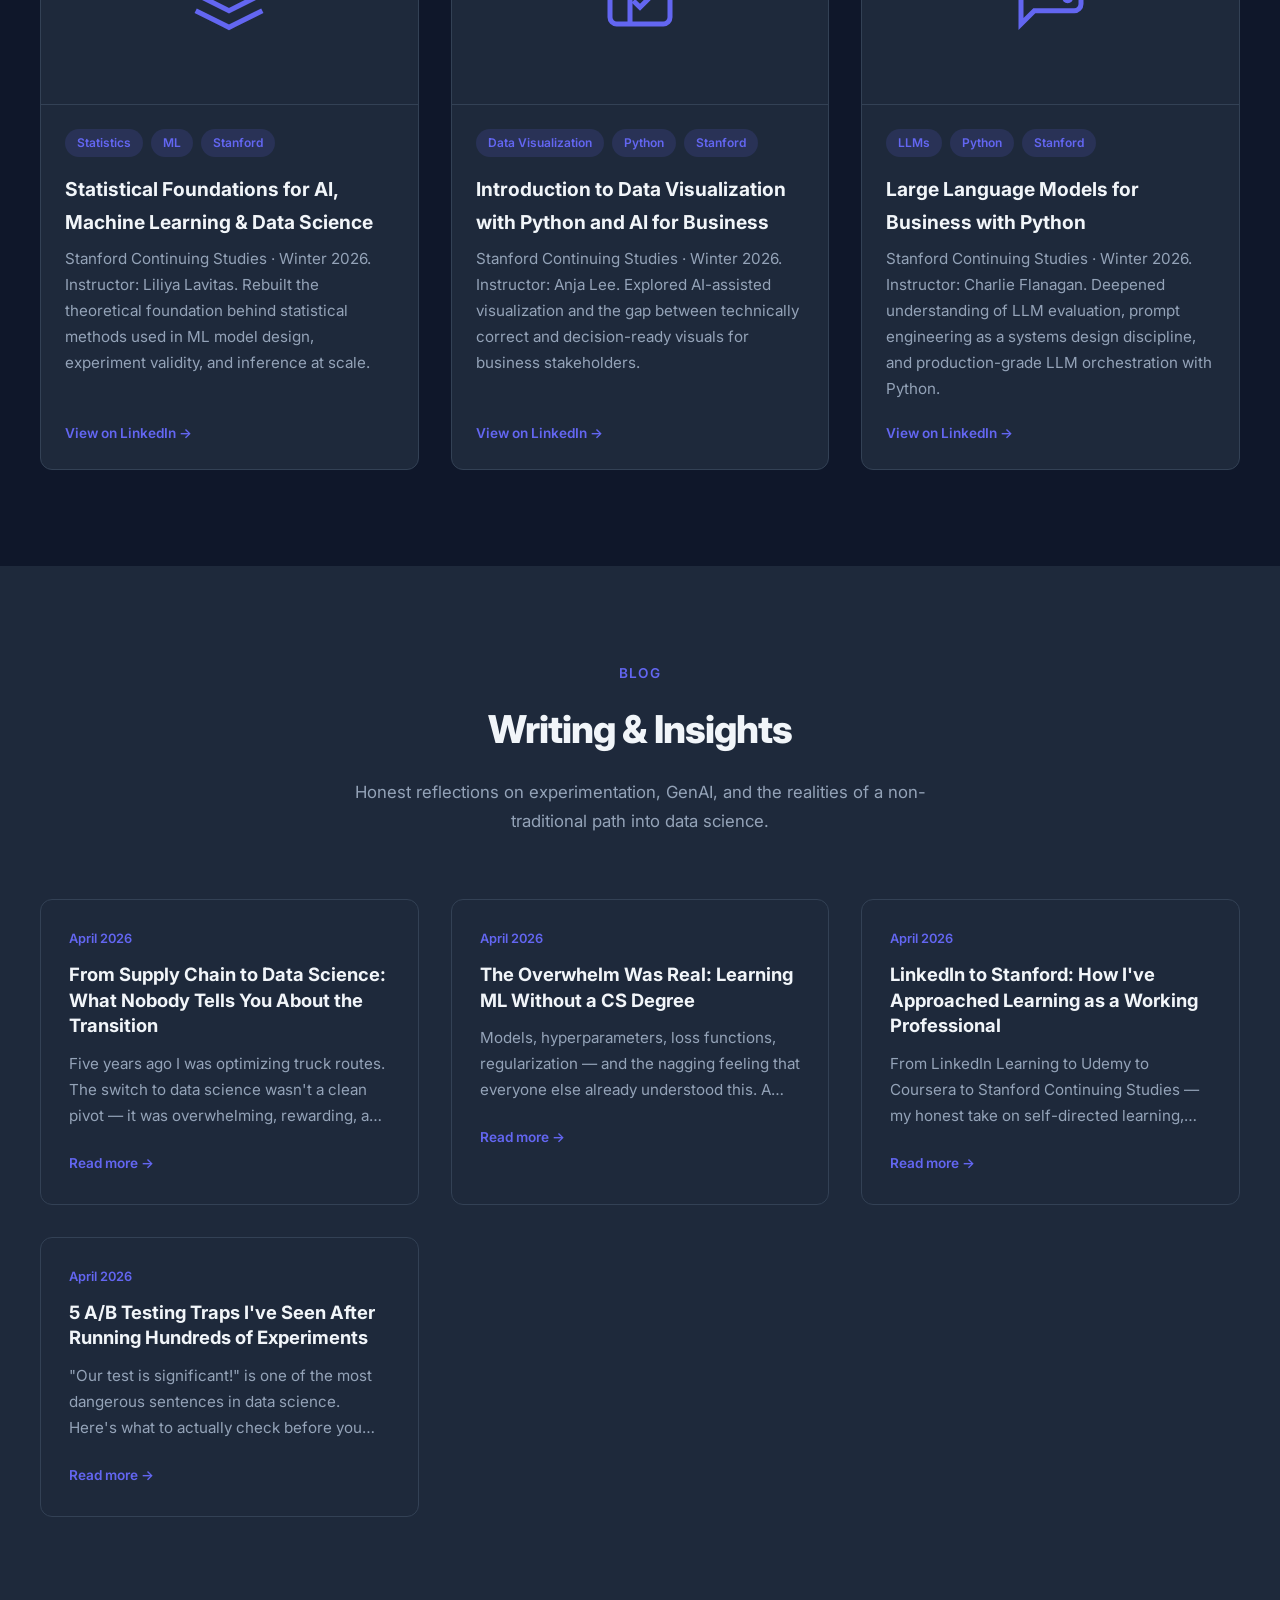
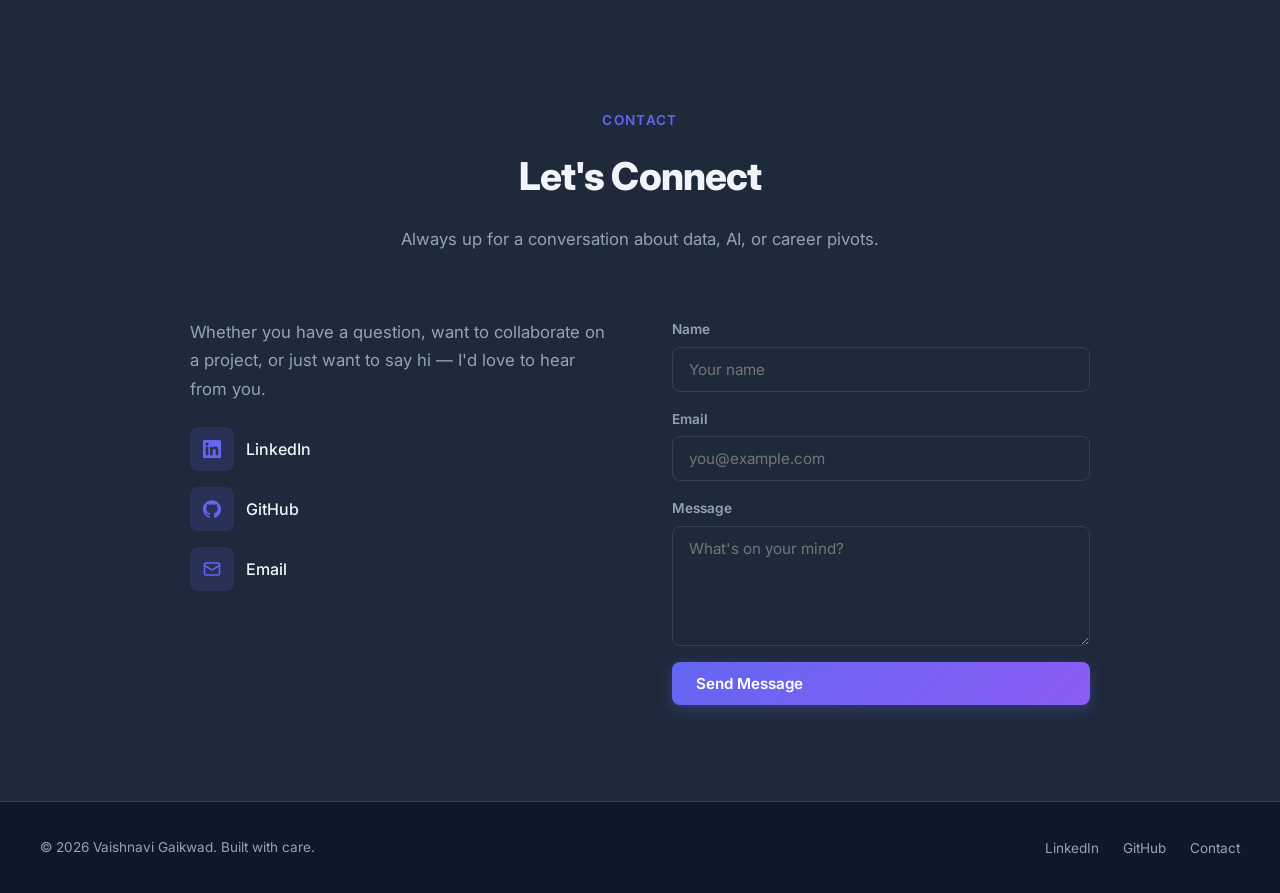
==== commit 60a25945: "Update index.html" ====
--- a/index.html
+++ b/index.html
@@ -19,6 +19,8 @@
       <ul class="nav__links">
         <li><a href="#about">About</a></li>
         <li><a href="#projects">Projects</a></li>
+        <li><a href="#certifications">Certifications</a></li>
+        <li><a href="#blog">Blog</a></li>
         <li><a href="#contact">Contact</a></li>
       </ul>
       <div style="display:flex;align-items:center;gap:0.75rem;">
@@ -268,6 +270,118 @@
             </div>
           </div>
         </div>
+
+      </div>
+    </div>
+  </section>
+
+  <!-- ===== CERTIFICATIONS ===== -->
+  <section class="section" id="certifications">
+    <div class="container">
+      <div class="section__header">
+        <p class="section__label">Credentials</p>
+        <h2 class="section__title">Certifications</h2>
+        <p class="section__desc">Continuing education at the intersection of statistics, AI, and business — Stanford Continuing Studies, Winter 2026.</p>
+      </div>
+
+      <div class="projects__grid">
+
+        <div class="project-card">
+          <div class="project-card__img">
+            <svg width="80" height="80" viewBox="0 0 24 24" fill="none" stroke="var(--accent)" stroke-width="1.5"><path d="M12 2L2 7l10 5 10-5-10-5z"/><path d="M2 17l10 5 10-5"/><path d="M2 12l10 5 10-5"/></svg>
+          </div>
+          <div class="project-card__body">
+            <div class="project-card__tags">
+              <span class="project-card__tag">Statistics</span>
+              <span class="project-card__tag">ML</span>
+              <span class="project-card__tag">Stanford</span>
+            </div>
+            <h3 class="project-card__title">Statistical Foundations for AI, Machine Learning &amp; Data Science</h3>
+            <p class="project-card__desc">Stanford Continuing Studies &middot; Winter 2026. Instructor: Liliya Lavitas. Rebuilt the theoretical foundation behind statistical methods used in ML model design, experiment validity, and inference at scale.</p>
+            <div class="project-card__links">
+              <a href="https://www.linkedin.com/in/vaishnavi-gaikwad-23506481/" target="_blank" class="project-card__link">View on LinkedIn &rarr;</a>
+            </div>
+          </div>
+        </div>
+
+        <div class="project-card">
+          <div class="project-card__img">
+            <svg width="80" height="80" viewBox="0 0 24 24" fill="none" stroke="var(--accent)" stroke-width="1.5"><rect x="3" y="3" width="18" height="18" rx="2"/><path d="M3 9h18M9 21V9"/><path d="M15 13l-3 3-2-2"/></svg>
+          </div>
+          <div class="project-card__body">
+            <div class="project-card__tags">
+              <span class="project-card__tag">Data Visualization</span>
+              <span class="project-card__tag">Python</span>
+              <span class="project-card__tag">Stanford</span>
+            </div>
+            <h3 class="project-card__title">Introduction to Data Visualization with Python and AI for Business</h3>
+            <p class="project-card__desc">Stanford Continuing Studies &middot; Winter 2026. Instructor: Anja Lee. Explored AI-assisted visualization and the gap between technically correct and decision-ready visuals for business stakeholders.</p>
+            <div class="project-card__links">
+              <a href="https://www.linkedin.com/in/vaishnavi-gaikwad-23506481/" target="_blank" class="project-card__link">View on LinkedIn &rarr;</a>
+            </div>
+          </div>
+        </div>
+
+        <div class="project-card">
+          <div class="project-card__img">
+            <svg width="80" height="80" viewBox="0 0 24 24" fill="none" stroke="var(--accent)" stroke-width="1.5"><path d="M21 15a2 2 0 0 1-2 2H7l-4 4V5a2 2 0 0 1 2-2h14a2 2 0 0 1 2 2z"/><path d="M8 9h8M8 13h6"/><circle cx="17" cy="13" r="1"/></svg>
+          </div>
+          <div class="project-card__body">
+            <div class="project-card__tags">
+              <span class="project-card__tag">LLMs</span>
+              <span class="project-card__tag">Python</span>
+              <span class="project-card__tag">Stanford</span>
+            </div>
+            <h3 class="project-card__title">Large Language Models for Business with Python</h3>
+            <p class="project-card__desc">Stanford Continuing Studies &middot; Winter 2026. Instructor: Charlie Flanagan. Deepened understanding of LLM evaluation, prompt engineering as a systems design discipline, and production-grade LLM orchestration with Python.</p>
+            <div class="project-card__links">
+              <a href="https://www.linkedin.com/in/vaishnavi-gaikwad-23506481/" target="_blank" class="project-card__link">View on LinkedIn &rarr;</a>
+            </div>
+          </div>
+        </div>
+
+      </div>
+    </div>
+  </section>
+
+  <!-- ===== BLOG ===== -->
+  <section class="section" id="blog" style="background:var(--bg-secondary);">
+    <div class="container">
+      <div class="section__header">
+        <p class="section__label">Blog</p>
+        <h2 class="section__title">Writing &amp; Insights</h2>
+        <p class="section__desc">Honest reflections on experimentation, GenAI, and the realities of a non-traditional path into data science.</p>
+      </div>
+
+      <div class="blog__grid">
+
+        <article class="blog-card">
+          <p class="blog-card__date">April 2026</p>
+          <h3 class="blog-card__title">From Supply Chain to Data Science: What Nobody Tells You About the Transition</h3>
+          <p class="blog-card__excerpt">Five years ago I was optimizing truck routes. The switch to data science wasn't a clean pivot — it was overwhelming, rewarding, and a lot slower than I expected. Here's what I'd tell my earlier self.</p>
+          <a href="blog/supply-chain-to-data-science.html" class="blog-card__read-more">Read more &rarr;</a>
+        </article>
+
+        <article class="blog-card">
+          <p class="blog-card__date">April 2026</p>
+          <h3 class="blog-card__title">The Overwhelm Was Real: Learning ML Without a CS Degree</h3>
+          <p class="blog-card__excerpt">Models, hyperparameters, loss functions, regularization — and the nagging feeling that everyone else already understood this. A candid account of what it actually feels like to learn machine learning from scratch.</p>
+          <a href="blog/learning-ml-without-cs-degree.html" class="blog-card__read-more">Read more &rarr;</a>
+        </article>
+
+        <article class="blog-card">
+          <p class="blog-card__date">April 2026</p>
+          <h3 class="blog-card__title">LinkedIn to Stanford: How I've Approached Learning as a Working Professional</h3>
+          <p class="blog-card__excerpt">From LinkedIn Learning to Udemy to Coursera to Stanford Continuing Studies — my honest take on self-directed learning, what worked, what didn't, and why the learning never really ends.</p>
+          <a href="blog/linkedin-to-stanford-learning-journey.html" class="blog-card__read-more">Read more &rarr;</a>
+        </article>
+
+        <article class="blog-card">
+          <p class="blog-card__date">April 2026</p>
+          <h3 class="blog-card__title">5 A/B Testing Traps I've Seen After Running Hundreds of Experiments</h3>
+          <p class="blog-card__excerpt">"Our test is significant!" is one of the most dangerous sentences in data science. Here's what to actually check before you celebrate — from someone who has made most of these mistakes.</p>
+          <a href="blog/ab-testing-traps.html" class="blog-card__read-more">Read more &rarr;</a>
+        </article>
 
       </div>
     </div>
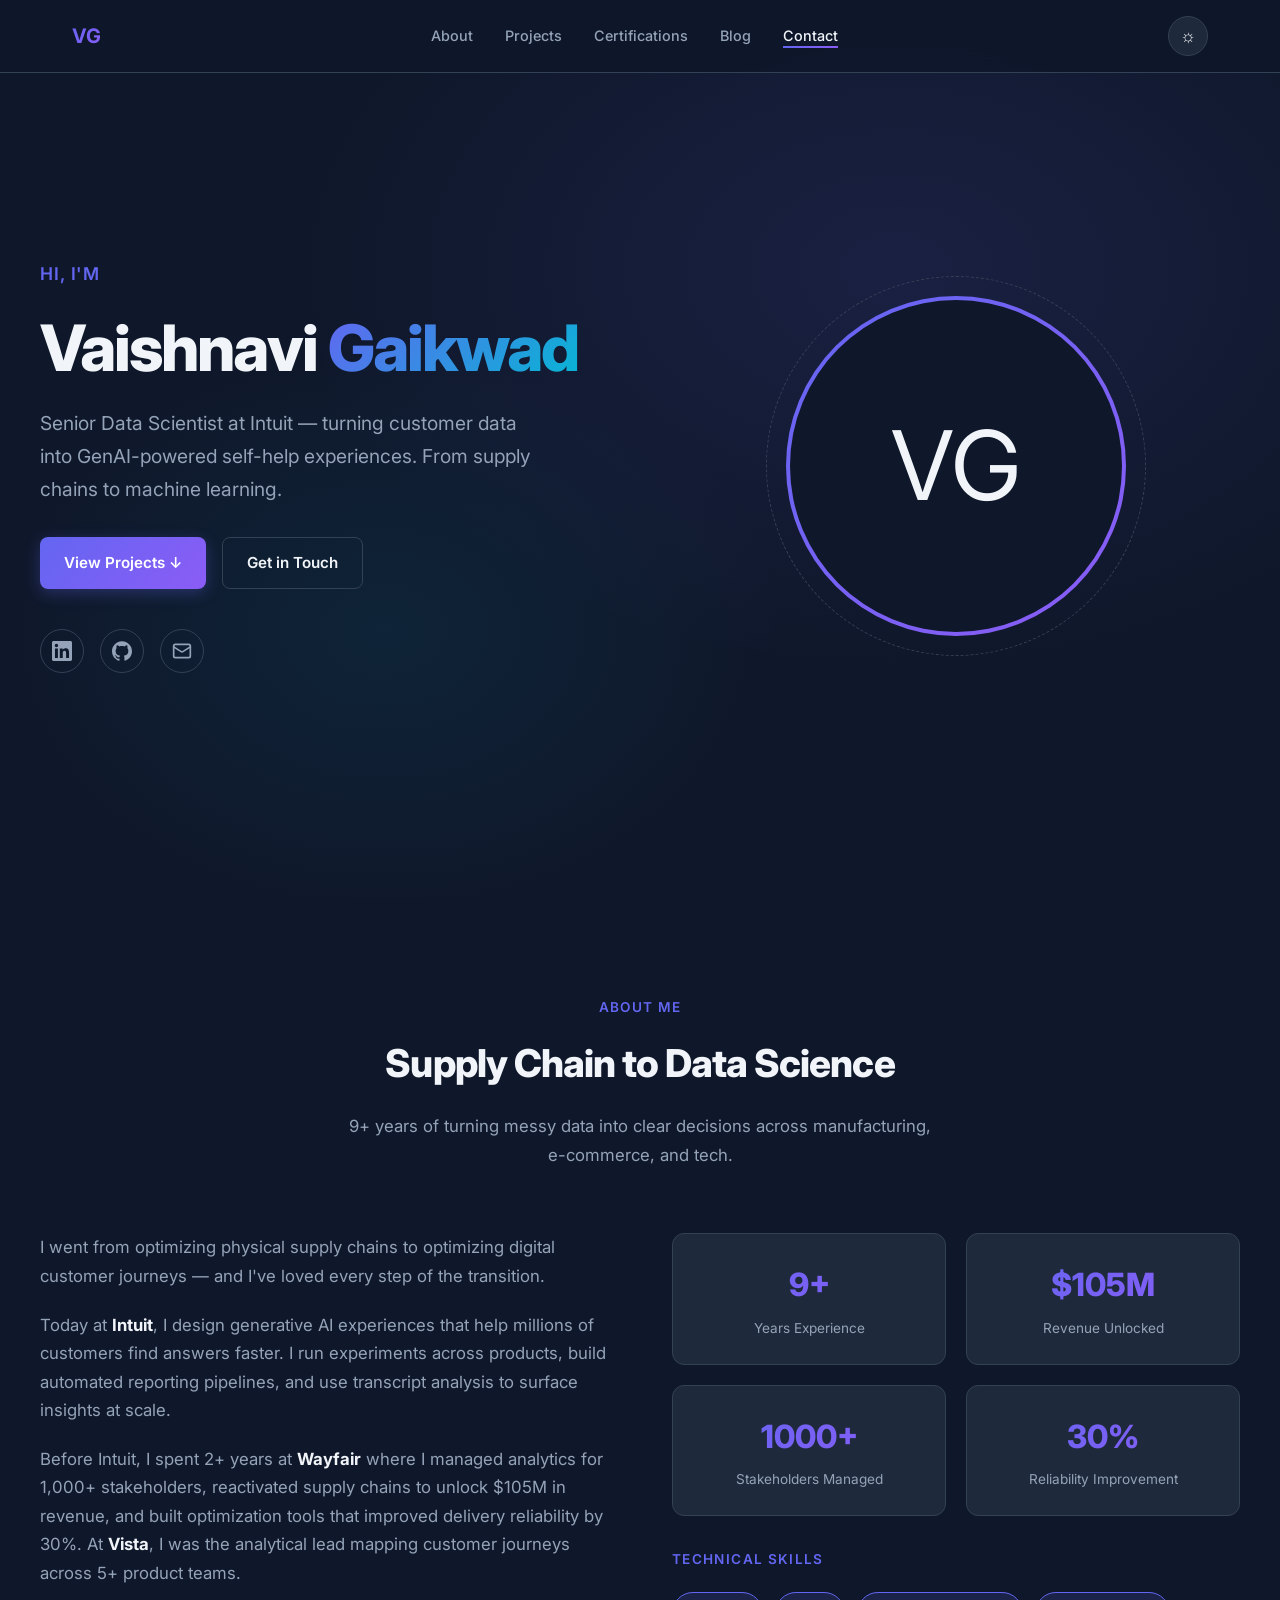
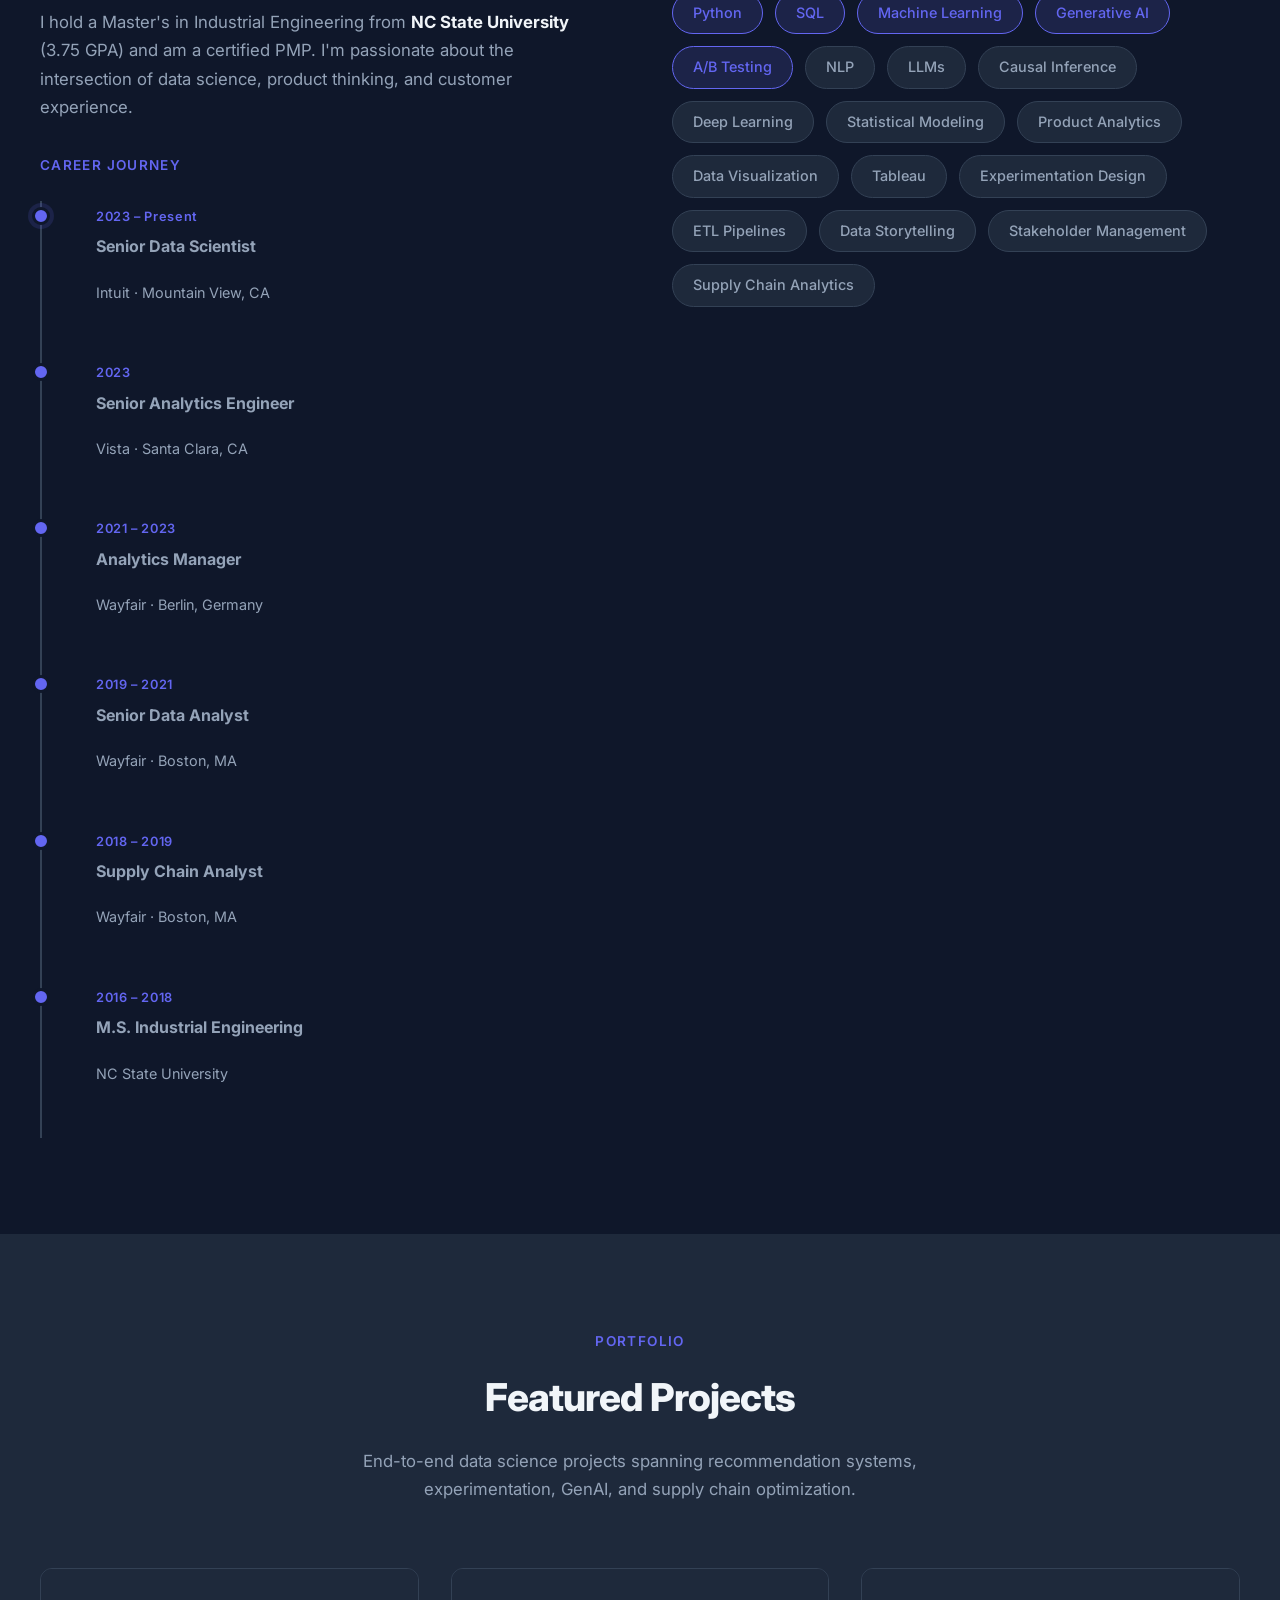
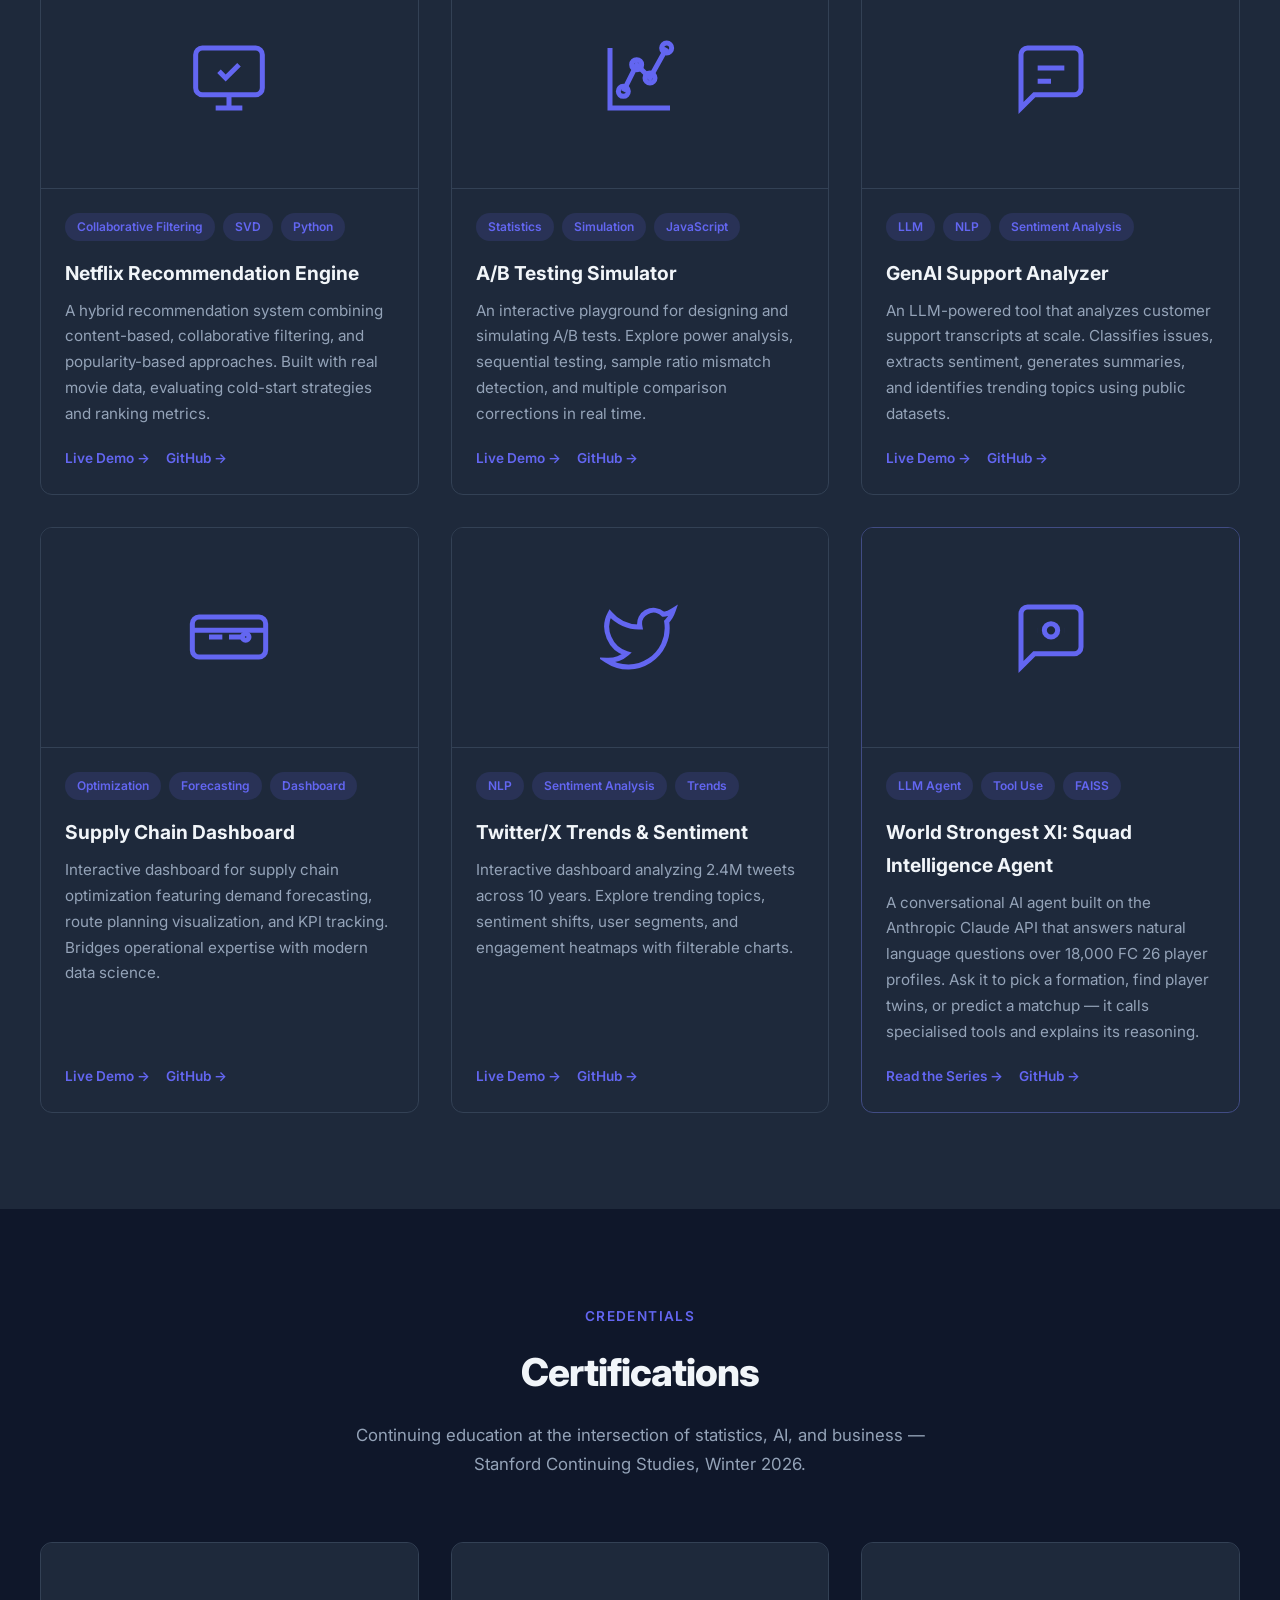
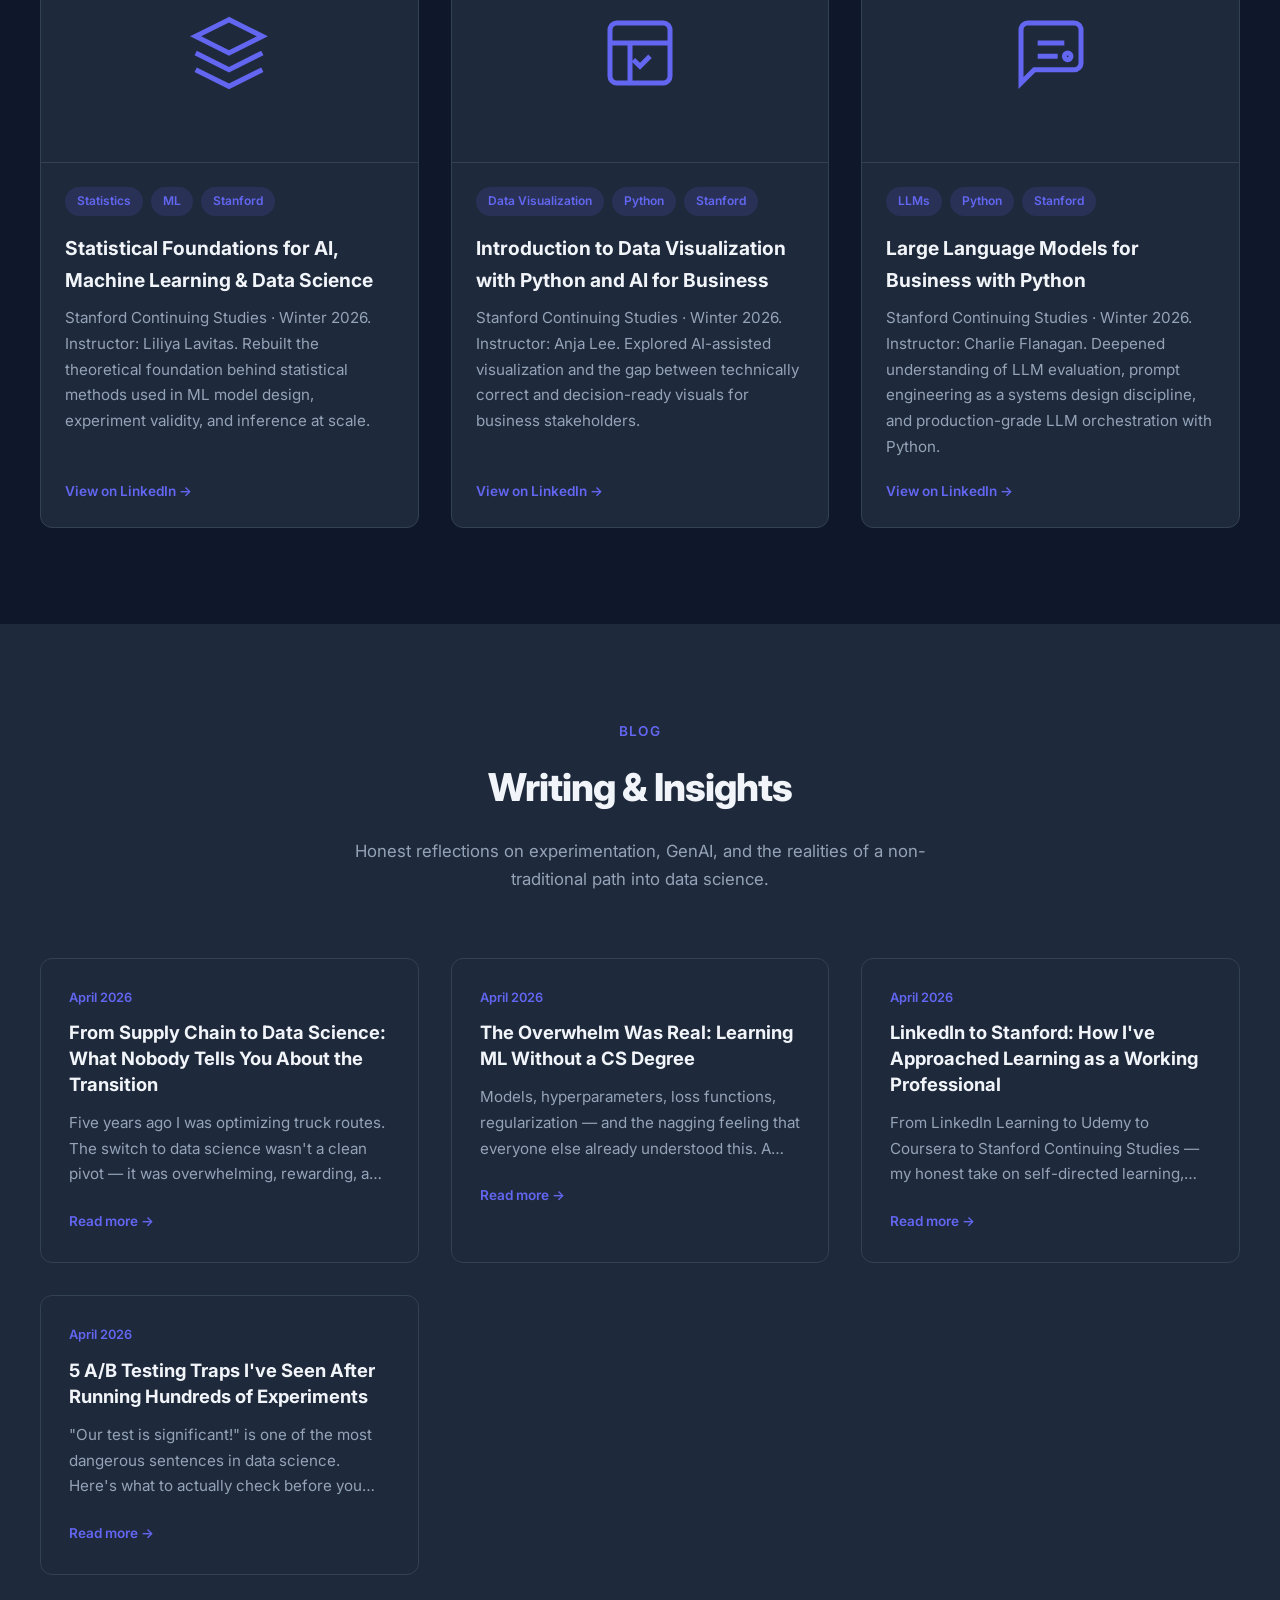
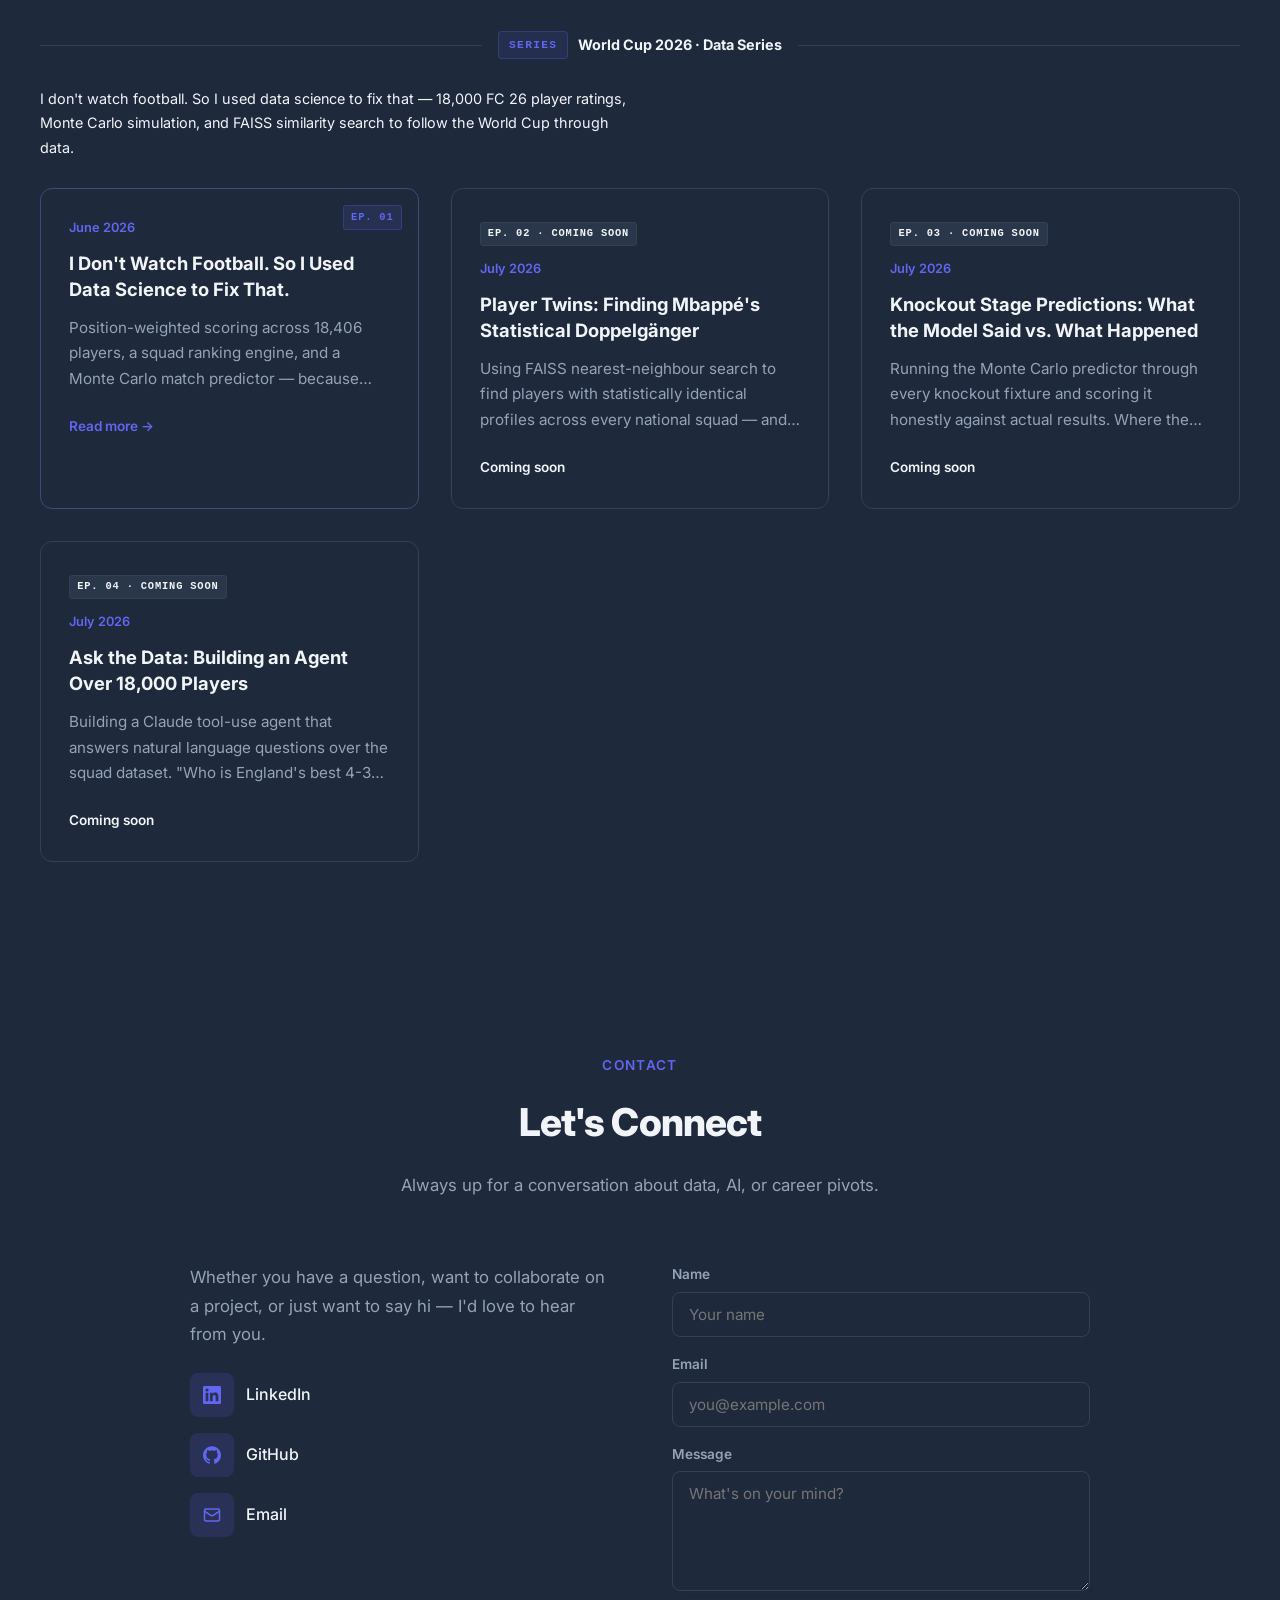
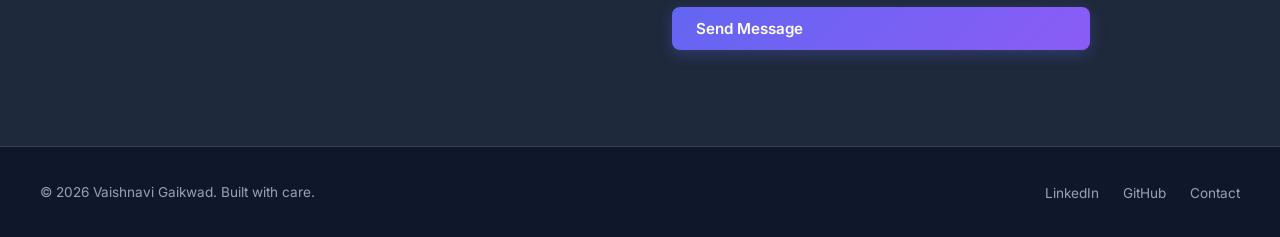
==== commit 23c86725: "Update index.html" ====
--- a/index.html
+++ b/index.html
@@ -1,3 +1,4 @@
+
 <!DOCTYPE html>
 <html lang="en" data-theme="dark">
 <head>
@@ -271,6 +272,26 @@
           </div>
         </div>
 
+        <div class="project-card" style="border-color:color-mix(in srgb,var(--accent) 30%,var(--border));position:relative;">
+          <div style="position:absolute;top:1rem;right:1rem;font-family:var(--font-mono,'JetBrains Mono',monospace);font-size:0.65rem;font-weight:600;letter-spacing:0.08em;text-transform:uppercase;color:var(--accent);background:color-mix(in srgb,var(--accent) 12%,transparent);border:1px solid color-mix(in srgb,var(--accent) 25%,transparent);border-radius:3px;padding:0.15rem 0.45rem;">New</div>
+          <div class="project-card__img">
+            <svg width="80" height="80" viewBox="0 0 24 24" fill="none" stroke="var(--accent)" stroke-width="1.5"><path d="M21 15a2 2 0 0 1-2 2H7l-4 4V5a2 2 0 0 1 2-2h14a2 2 0 0 1 2 2z"/><circle cx="12" cy="10" r="2"/><path d="M8 10h.01M16 10h.01"/></svg>
+          </div>
+          <div class="project-card__body">
+            <div class="project-card__tags">
+              <span class="project-card__tag">LLM Agent</span>
+              <span class="project-card__tag">Tool Use</span>
+              <span class="project-card__tag">FAISS</span>
+            </div>
+            <h3 class="project-card__title">World Strongest XI: Squad Intelligence Agent</h3>
+            <p class="project-card__desc">A conversational AI agent built on the Anthropic Claude API that answers natural language questions over 18,000 FC 26 player profiles. Ask it to pick a formation, find player twins, or predict a matchup — it calls specialised tools and explains its reasoning.</p>
+            <div class="project-card__links">
+              <a href="blog/wc2026-ep1-i-dont-watch-football.html" class="project-card__link">Read the Series &rarr;</a>
+              <a href="https://github.com/vgaikwad2910" target="_blank" class="project-card__link">GitHub &rarr;</a>
+            </div>
+          </div>
+        </div>
+
       </div>
     </div>
   </section>
@@ -384,6 +405,58 @@
         </article>
 
       </div>
+
+      <!-- ===== WORLD CUP 2026 DATA SERIES ===== -->
+      <div style="margin-top:3.5rem;">
+        <div style="display:flex;align-items:center;gap:1rem;margin-bottom:1.75rem;">
+          <div style="flex:1;height:1px;background:var(--border);"></div>
+          <div style="display:flex;align-items:center;gap:0.6rem;flex-shrink:0;">
+            <span style="font-family:var(--font-mono,'JetBrains Mono',monospace);font-size:0.7rem;font-weight:600;letter-spacing:0.12em;text-transform:uppercase;color:var(--accent);background:color-mix(in srgb,var(--accent) 10%,transparent);border:1px solid color-mix(in srgb,var(--accent) 25%,transparent);border-radius:4px;padding:0.2rem 0.6rem;">Series</span>
+            <span style="font-size:0.9rem;font-weight:700;color:var(--text-primary);">World Cup 2026 &middot; Data Series</span>
+          </div>
+          <div style="flex:1;height:1px;background:var(--border);"></div>
+        </div>
+
+        <p style="font-size:0.9rem;color:var(--text-muted);margin-bottom:1.75rem;max-width:600px;">I don't watch football. So I used data science to fix that — 18,000 FC 26 player ratings, Monte Carlo simulation, and FAISS similarity search to follow the World Cup through data.</p>
+
+        <div class="blog__grid">
+
+          <article class="blog-card" style="border-color:color-mix(in srgb,var(--accent) 25%,var(--border));position:relative;">
+            <div style="position:absolute;top:1rem;right:1rem;font-family:var(--font-mono,'JetBrains Mono',monospace);font-size:0.65rem;font-weight:600;letter-spacing:0.08em;text-transform:uppercase;color:var(--accent);background:color-mix(in srgb,var(--accent) 12%,transparent);border:1px solid color-mix(in srgb,var(--accent) 25%,transparent);border-radius:3px;padding:0.15rem 0.45rem;">Ep. 01</div>
+            <p class="blog-card__date">June 2026</p>
+            <h3 class="blog-card__title">I Don't Watch Football. So I Used Data Science to Fix That.</h3>
+            <p class="blog-card__excerpt">Position-weighted scoring across 18,406 players, a squad ranking engine, and a Monte Carlo match predictor — because nodding along wasn't cutting it.</p>
+            <a href="blog/wc2026-ep1-i-dont-watch-football.html" class="blog-card__read-more">Read more &rarr;</a>
+          </article>
+
+          <article class="blog-card" style="opacity:0.55;">
+            <div style="display:inline-block;font-family:var(--font-mono,'JetBrains Mono',monospace);font-size:0.65rem;font-weight:600;letter-spacing:0.08em;text-transform:uppercase;color:var(--text-muted);background:color-mix(in srgb,var(--border) 60%,transparent);border:1px solid var(--border);border-radius:3px;padding:0.15rem 0.45rem;margin-bottom:0.75rem;">Ep. 02 &middot; Coming Soon</div>
+            <p class="blog-card__date">July 2026</p>
+            <h3 class="blog-card__title">Player Twins: Finding Mbappé's Statistical Doppelgänger</h3>
+            <p class="blog-card__excerpt">Using FAISS nearest-neighbour search to find players with statistically identical profiles across every national squad — and what those twins reveal about squad depth.</p>
+            <span class="blog-card__read-more" style="color:var(--text-muted);cursor:default;">Coming soon</span>
+          </article>
+
+          <article class="blog-card" style="opacity:0.45;">
+            <div style="display:inline-block;font-family:var(--font-mono,'JetBrains Mono',monospace);font-size:0.65rem;font-weight:600;letter-spacing:0.08em;text-transform:uppercase;color:var(--text-muted);background:color-mix(in srgb,var(--border) 60%,transparent);border:1px solid var(--border);border-radius:3px;padding:0.15rem 0.45rem;margin-bottom:0.75rem;">Ep. 03 &middot; Coming Soon</div>
+            <p class="blog-card__date">July 2026</p>
+            <h3 class="blog-card__title">Knockout Stage Predictions: What the Model Said vs. What Happened</h3>
+            <p class="blog-card__excerpt">Running the Monte Carlo predictor through every knockout fixture and scoring it honestly against actual results. Where the model was right, where it failed, and why.</p>
+            <span class="blog-card__read-more" style="color:var(--text-muted);cursor:default;">Coming soon</span>
+          </article>
+
+          <article class="blog-card" style="opacity:0.4;">
+            <div style="display:inline-block;font-family:var(--font-mono,'JetBrains Mono',monospace);font-size:0.65rem;font-weight:600;letter-spacing:0.08em;text-transform:uppercase;color:var(--text-muted);background:color-mix(in srgb,var(--border) 60%,transparent);border:1px solid var(--border);border-radius:3px;padding:0.15rem 0.45rem;margin-bottom:0.75rem;">Ep. 04 &middot; Coming Soon</div>
+            <p class="blog-card__date">July 2026</p>
+            <h3 class="blog-card__title">Ask the Data: Building an Agent Over 18,000 Players</h3>
+            <p class="blog-card__excerpt">Building a Claude tool-use agent that answers natural language questions over the squad dataset. "Who is England's best 4-3-3?" — answered by an LLM calling specialised tools, not just pattern matching.</p>
+            <span class="blog-card__read-more" style="color:var(--text-muted);cursor:default;">Coming soon</span>
+          </article>
+
+        </div>
+      </div>
+      <!-- ===== END WORLD CUP 2026 DATA SERIES ===== -->
+
     </div>
   </section>
 
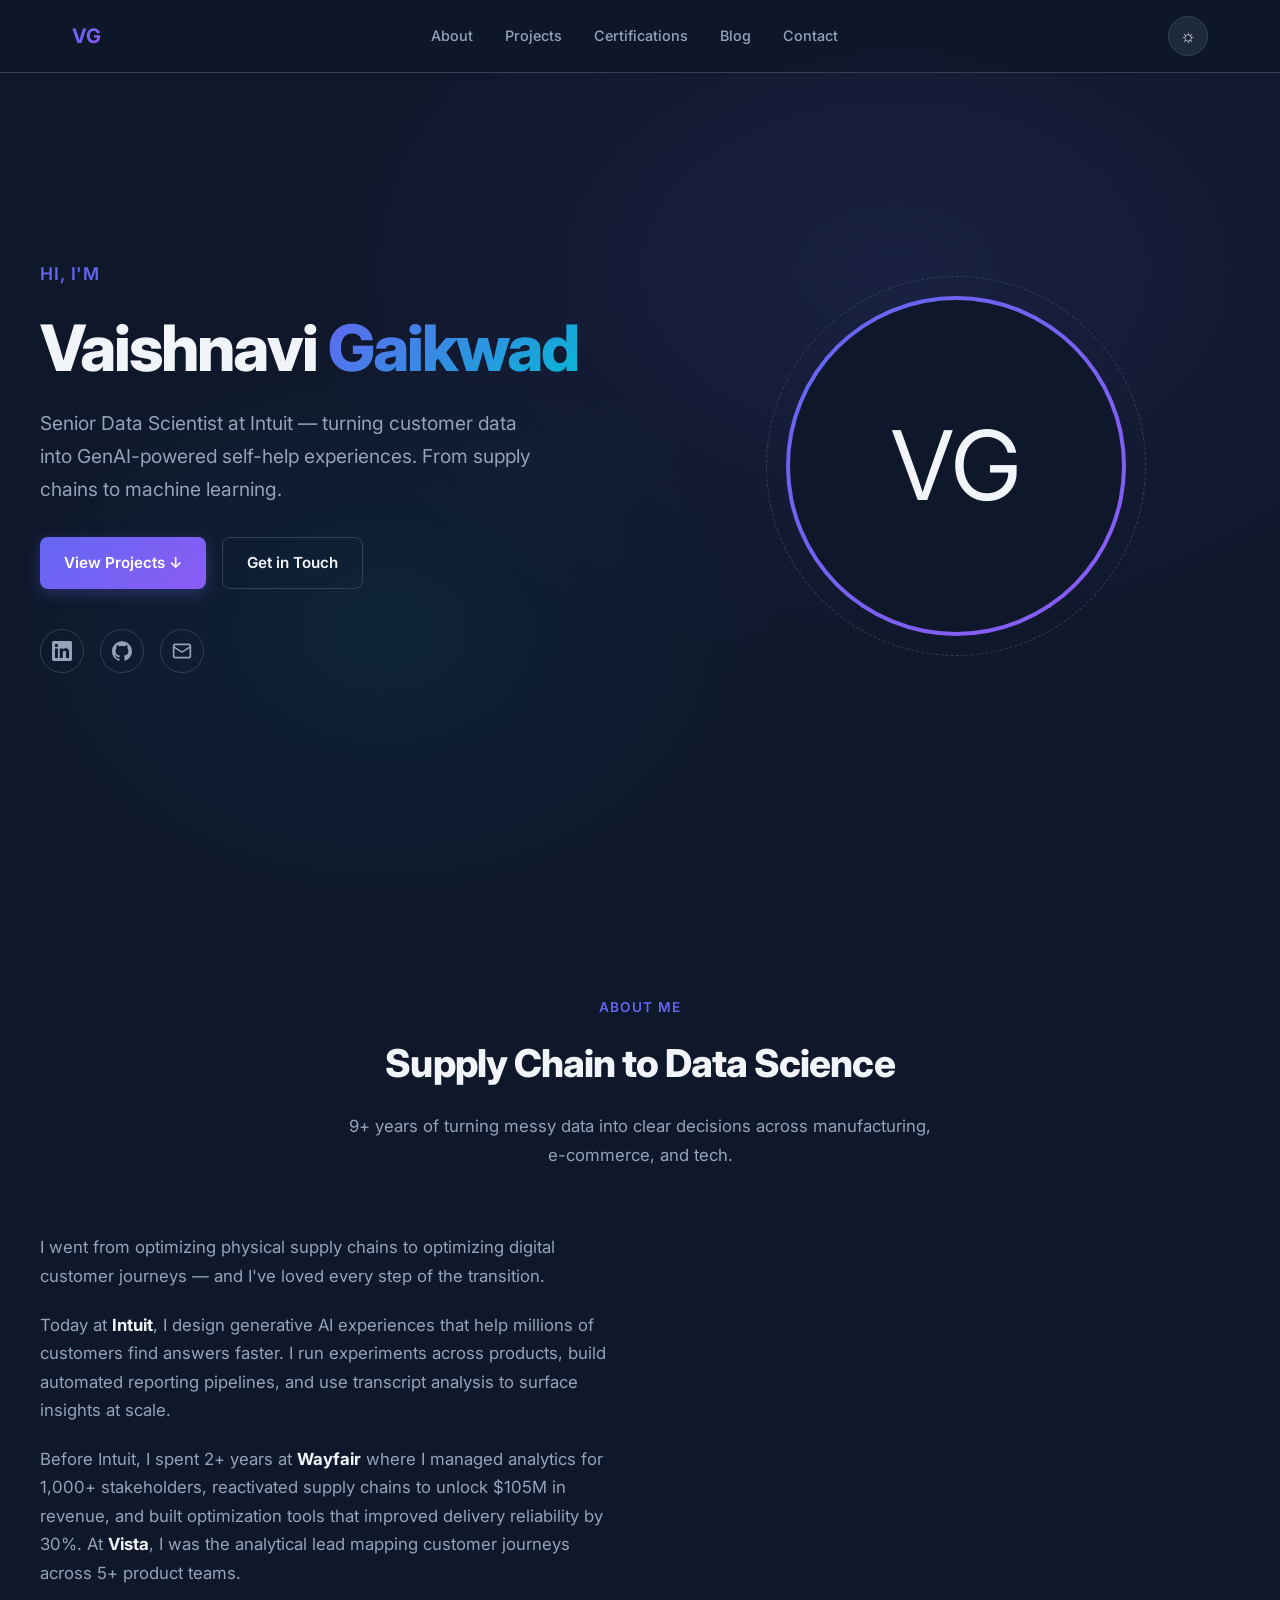
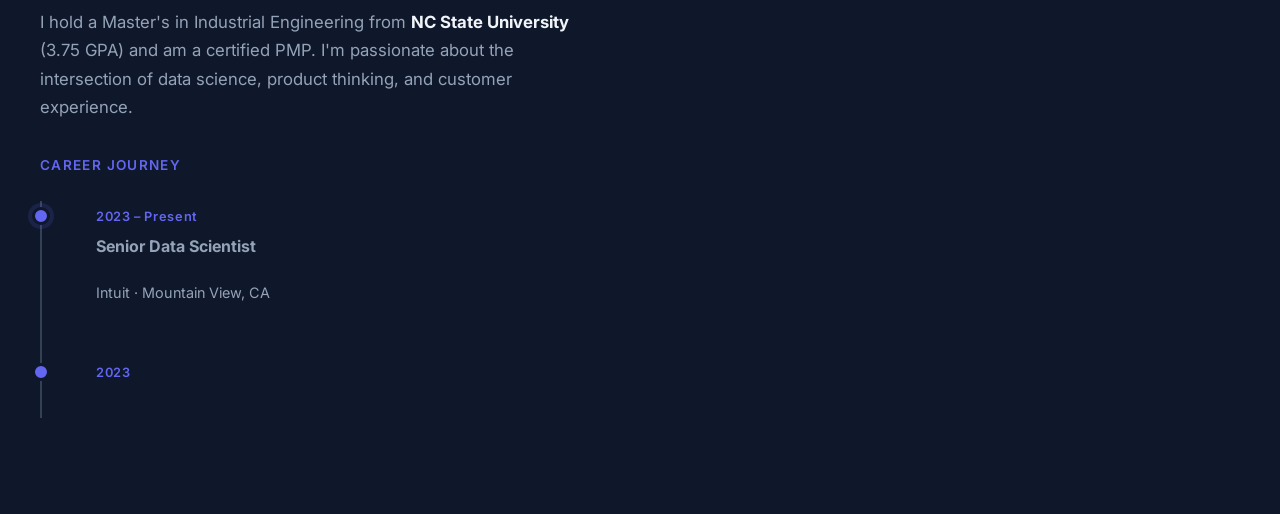
==== commit a783a032: "Update index.html" ====
--- a/index.html
+++ b/index.html
@@ -1,4 +1,3 @@
-
 <!DOCTYPE html>
 <html lang="en" data-theme="dark">
 <head>
@@ -91,440 +90,3 @@
               </div>
               <div class="timeline__item">
                 <span class="timeline__year">2023</span>
-                <p class="timeline__role">Senior Analytics Engineer</p>
-                <p class="timeline__company">Vista &middot; Santa Clara, CA</p>
-              </div>
-              <div class="timeline__item">
-                <span class="timeline__year">2021 &ndash; 2023</span>
-                <p class="timeline__role">Analytics Manager</p>
-                <p class="timeline__company">Wayfair &middot; Berlin, Germany</p>
-              </div>
-              <div class="timeline__item">
-                <span class="timeline__year">2019 &ndash; 2021</span>
-                <p class="timeline__role">Senior Data Analyst</p>
-                <p class="timeline__company">Wayfair &middot; Boston, MA</p>
-              </div>
-              <div class="timeline__item">
-                <span class="timeline__year">2018 &ndash; 2019</span>
-                <p class="timeline__role">Supply Chain Analyst</p>
-                <p class="timeline__company">Wayfair &middot; Boston, MA</p>
-              </div>
-              <div class="timeline__item">
-                <span class="timeline__year">2016 &ndash; 2018</span>
-                <p class="timeline__role">M.S. Industrial Engineering</p>
-                <p class="timeline__company">NC State University</p>
-              </div>
-            </div>
-          </div>
-        </div>
-
-        <div class="about__details">
-          <div class="about__stats">
-            <div class="stat-card">
-              <div class="stat-card__number">9+</div>
-              <div class="stat-card__label">Years Experience</div>
-            </div>
-            <div class="stat-card">
-              <div class="stat-card__number">$105M</div>
-              <div class="stat-card__label">Revenue Unlocked</div>
-            </div>
-            <div class="stat-card">
-              <div class="stat-card__number">1000+</div>
-              <div class="stat-card__label">Stakeholders Managed</div>
-            </div>
-            <div class="stat-card">
-              <div class="stat-card__number">30%</div>
-              <div class="stat-card__label">Reliability Improvement</div>
-            </div>
-          </div>
-
-          <div>
-            <p class="section__label" style="text-align:left;margin-bottom:1.25rem;">Technical Skills</p>
-            <div class="skills__grid" style="justify-content:flex-start;">
-              <span class="skill-tag skill-tag--highlight">Python</span>
-              <span class="skill-tag skill-tag--highlight">SQL</span>
-              <span class="skill-tag skill-tag--highlight">Machine Learning</span>
-              <span class="skill-tag skill-tag--highlight">Generative AI</span>
-              <span class="skill-tag skill-tag--highlight">A/B Testing</span>
-              <span class="skill-tag">NLP</span>
-              <span class="skill-tag">LLMs</span>
-              <span class="skill-tag">Causal Inference</span>
-              <span class="skill-tag">Deep Learning</span>
-              <span class="skill-tag">Statistical Modeling</span>
-              <span class="skill-tag">Product Analytics</span>
-              <span class="skill-tag">Data Visualization</span>
-              <span class="skill-tag">Tableau</span>
-              <span class="skill-tag">Experimentation Design</span>
-              <span class="skill-tag">ETL Pipelines</span>
-              <span class="skill-tag">Data Storytelling</span>
-              <span class="skill-tag">Stakeholder Management</span>
-              <span class="skill-tag">Supply Chain Analytics</span>
-            </div>
-          </div>
-        </div>
-      </div>
-    </div>
-  </section>
-
-  <!-- ===== PROJECTS ===== -->
-  <section class="section" id="projects" style="background:var(--bg-secondary);">
-    <div class="container">
-      <div class="section__header">
-        <p class="section__label">Portfolio</p>
-        <h2 class="section__title">Featured Projects</h2>
-        <p class="section__desc">End-to-end data science projects spanning recommendation systems, experimentation, GenAI, and supply chain optimization.</p>
-      </div>
-
-      <div class="projects__grid">
-
-        <div class="project-card">
-          <div class="project-card__img">
-            <svg width="80" height="80" viewBox="0 0 24 24" fill="none" stroke="var(--accent)" stroke-width="1.5"><rect x="2" y="3" width="20" height="14" rx="2"/><path d="M8 21h8m-4-4v4"/><path d="m9 10 2 2 4-4"/></svg>
-          </div>
-          <div class="project-card__body">
-            <div class="project-card__tags">
-              <span class="project-card__tag">Collaborative Filtering</span>
-              <span class="project-card__tag">SVD</span>
-              <span class="project-card__tag">Python</span>
-            </div>
-            <h3 class="project-card__title">Netflix Recommendation Engine</h3>
-            <p class="project-card__desc">A hybrid recommendation system combining content-based, collaborative filtering, and popularity-based approaches. Built with real movie data, evaluating cold-start strategies and ranking metrics.</p>
-            <div class="project-card__links">
-              <a href="projects/recommendation-system/index.html" class="project-card__link">Live Demo &rarr;</a>
-              <a href="https://github.com/vgaikwad2910/netflix-recommendation-engine" target="_blank" class="project-card__link">GitHub &rarr;</a>
-            </div>
-          </div>
-        </div>
-
-        <div class="project-card">
-          <div class="project-card__img">
-            <svg width="80" height="80" viewBox="0 0 24 24" fill="none" stroke="var(--accent)" stroke-width="1.5"><path d="M3 3v18h18"/><path d="M7 16l4-8 4 4 5-9"/><circle cx="7" cy="16" r="1.5"/><circle cx="11" cy="8" r="1.5"/><circle cx="15" cy="12" r="1.5"/><circle cx="20" cy="3" r="1.5"/></svg>
-          </div>
-          <div class="project-card__body">
-            <div class="project-card__tags">
-              <span class="project-card__tag">Statistics</span>
-              <span class="project-card__tag">Simulation</span>
-              <span class="project-card__tag">JavaScript</span>
-            </div>
-            <h3 class="project-card__title">A/B Testing Simulator</h3>
-            <p class="project-card__desc">An interactive playground for designing and simulating A/B tests. Explore power analysis, sequential testing, sample ratio mismatch detection, and multiple comparison corrections in real time.</p>
-            <div class="project-card__links">
-              <a href="projects/ab-testing-simulator/index.html" class="project-card__link">Live Demo &rarr;</a>
-              <a href="https://github.com/vgaikwad2910/ab-testing-simulator" target="_blank" class="project-card__link">GitHub &rarr;</a>
-            </div>
-          </div>
-        </div>
-
-        <div class="project-card">
-          <div class="project-card__img">
-            <svg width="80" height="80" viewBox="0 0 24 24" fill="none" stroke="var(--accent)" stroke-width="1.5"><path d="M21 15a2 2 0 0 1-2 2H7l-4 4V5a2 2 0 0 1 2-2h14a2 2 0 0 1 2 2z"/><path d="M8 9h8M8 13h4"/></svg>
-          </div>
-          <div class="project-card__body">
-            <div class="project-card__tags">
-              <span class="project-card__tag">LLM</span>
-              <span class="project-card__tag">NLP</span>
-              <span class="project-card__tag">Sentiment Analysis</span>
-            </div>
-            <h3 class="project-card__title">GenAI Support Analyzer</h3>
-            <p class="project-card__desc">An LLM-powered tool that analyzes customer support transcripts at scale. Classifies issues, extracts sentiment, generates summaries, and identifies trending topics using public datasets.</p>
-            <div class="project-card__links">
-              <a href="projects/genai-analyzer/index.html" class="project-card__link">Live Demo &rarr;</a>
-              <a href="https://github.com/vgaikwad2910/genai-support-analyzer" target="_blank" class="project-card__link">GitHub &rarr;</a>
-            </div>
-          </div>
-        </div>
-
-        <div class="project-card">
-          <div class="project-card__img">
-            <svg width="80" height="80" viewBox="0 0 24 24" fill="none" stroke="var(--accent)" stroke-width="1.5"><rect x="1" y="6" width="22" height="12" rx="2"/><path d="M6 12h4m2 0h4"/><circle cx="17" cy="12" r="1"/><path d="M1 10h22"/></svg>
-          </div>
-          <div class="project-card__body">
-            <div class="project-card__tags">
-              <span class="project-card__tag">Optimization</span>
-              <span class="project-card__tag">Forecasting</span>
-              <span class="project-card__tag">Dashboard</span>
-            </div>
-            <h3 class="project-card__title">Supply Chain Dashboard</h3>
-            <p class="project-card__desc">Interactive dashboard for supply chain optimization featuring demand forecasting, route planning visualization, and KPI tracking. Bridges operational expertise with modern data science.</p>
-            <div class="project-card__links">
-              <a href="projects/supply-chain-dashboard/index.html" class="project-card__link">Live Demo &rarr;</a>
-              <a href="https://github.com/vgaikwad2910/supply-chain-dashboard" target="_blank" class="project-card__link">GitHub &rarr;</a>
-            </div>
-          </div>
-        </div>
-
-        <div class="project-card">
-          <div class="project-card__img">
-            <svg width="80" height="80" viewBox="0 0 24 24" fill="none" stroke="var(--accent)" stroke-width="1.5"><path d="M22 4s-.7 2.1-2 3.4c1.6 10-9.4 17.3-18 11.6 2.2.1 4.4-.6 6-2C3 15.5.5 9.6 3 5c2.2 2.6 5.6 4.1 9 4-.9-4.2 4-6.6 7-3.8 1.1 0 3-1.2 3-1.2z"/></svg>
-          </div>
-          <div class="project-card__body">
-            <div class="project-card__tags">
-              <span class="project-card__tag">NLP</span>
-              <span class="project-card__tag">Sentiment Analysis</span>
-              <span class="project-card__tag">Trends</span>
-            </div>
-            <h3 class="project-card__title">Twitter/X Trends &amp; Sentiment</h3>
-            <p class="project-card__desc">Interactive dashboard analyzing 2.4M tweets across 10 years. Explore trending topics, sentiment shifts, user segments, and engagement heatmaps with filterable charts.</p>
-            <div class="project-card__links">
-              <a href="projects/twitter-trends-dashboard/index.html" class="project-card__link">Live Demo &rarr;</a>
-              <a href="https://github.com/vgaikwad2910/twitter-trends-dashboard" target="_blank" class="project-card__link">GitHub &rarr;</a>
-            </div>
-          </div>
-        </div>
-
-        <div class="project-card" style="border-color:color-mix(in srgb,var(--accent) 30%,var(--border));position:relative;">
-          <div style="position:absolute;top:1rem;right:1rem;font-family:var(--font-mono,'JetBrains Mono',monospace);font-size:0.65rem;font-weight:600;letter-spacing:0.08em;text-transform:uppercase;color:var(--accent);background:color-mix(in srgb,var(--accent) 12%,transparent);border:1px solid color-mix(in srgb,var(--accent) 25%,transparent);border-radius:3px;padding:0.15rem 0.45rem;">New</div>
-          <div class="project-card__img">
-            <svg width="80" height="80" viewBox="0 0 24 24" fill="none" stroke="var(--accent)" stroke-width="1.5"><path d="M21 15a2 2 0 0 1-2 2H7l-4 4V5a2 2 0 0 1 2-2h14a2 2 0 0 1 2 2z"/><circle cx="12" cy="10" r="2"/><path d="M8 10h.01M16 10h.01"/></svg>
-          </div>
-          <div class="project-card__body">
-            <div class="project-card__tags">
-              <span class="project-card__tag">LLM Agent</span>
-              <span class="project-card__tag">Tool Use</span>
-              <span class="project-card__tag">FAISS</span>
-            </div>
-            <h3 class="project-card__title">World Strongest XI: Squad Intelligence Agent</h3>
-            <p class="project-card__desc">A conversational AI agent built on the Anthropic Claude API that answers natural language questions over 18,000 FC 26 player profiles. Ask it to pick a formation, find player twins, or predict a matchup — it calls specialised tools and explains its reasoning.</p>
-            <div class="project-card__links">
-              <a href="blog/wc2026-ep1-i-dont-watch-football.html" class="project-card__link">Read the Series &rarr;</a>
-              <a href="https://github.com/vgaikwad2910" target="_blank" class="project-card__link">GitHub &rarr;</a>
-            </div>
-          </div>
-        </div>
-
-      </div>
-    </div>
-  </section>
-
-  <!-- ===== CERTIFICATIONS ===== -->
-  <section class="section" id="certifications">
-    <div class="container">
-      <div class="section__header">
-        <p class="section__label">Credentials</p>
-        <h2 class="section__title">Certifications</h2>
-        <p class="section__desc">Continuing education at the intersection of statistics, AI, and business — Stanford Continuing Studies, Winter 2026.</p>
-      </div>
-
-      <div class="projects__grid">
-
-        <div class="project-card">
-          <div class="project-card__img">
-            <svg width="80" height="80" viewBox="0 0 24 24" fill="none" stroke="var(--accent)" stroke-width="1.5"><path d="M12 2L2 7l10 5 10-5-10-5z"/><path d="M2 17l10 5 10-5"/><path d="M2 12l10 5 10-5"/></svg>
-          </div>
-          <div class="project-card__body">
-            <div class="project-card__tags">
-              <span class="project-card__tag">Statistics</span>
-              <span class="project-card__tag">ML</span>
-              <span class="project-card__tag">Stanford</span>
-            </div>
-            <h3 class="project-card__title">Statistical Foundations for AI, Machine Learning &amp; Data Science</h3>
-            <p class="project-card__desc">Stanford Continuing Studies &middot; Winter 2026. Instructor: Liliya Lavitas. Rebuilt the theoretical foundation behind statistical methods used in ML model design, experiment validity, and inference at scale.</p>
-            <div class="project-card__links">
-              <a href="https://www.linkedin.com/in/vaishnavi-gaikwad-23506481/" target="_blank" class="project-card__link">View on LinkedIn &rarr;</a>
-            </div>
-          </div>
-        </div>
-
-        <div class="project-card">
-          <div class="project-card__img">
-            <svg width="80" height="80" viewBox="0 0 24 24" fill="none" stroke="var(--accent)" stroke-width="1.5"><rect x="3" y="3" width="18" height="18" rx="2"/><path d="M3 9h18M9 21V9"/><path d="M15 13l-3 3-2-2"/></svg>
-          </div>
-          <div class="project-card__body">
-            <div class="project-card__tags">
-              <span class="project-card__tag">Data Visualization</span>
-              <span class="project-card__tag">Python</span>
-              <span class="project-card__tag">Stanford</span>
-            </div>
-            <h3 class="project-card__title">Introduction to Data Visualization with Python and AI for Business</h3>
-            <p class="project-card__desc">Stanford Continuing Studies &middot; Winter 2026. Instructor: Anja Lee. Explored AI-assisted visualization and the gap between technically correct and decision-ready visuals for business stakeholders.</p>
-            <div class="project-card__links">
-              <a href="https://www.linkedin.com/in/vaishnavi-gaikwad-23506481/" target="_blank" class="project-card__link">View on LinkedIn &rarr;</a>
-            </div>
-          </div>
-        </div>
-
-        <div class="project-card">
-          <div class="project-card__img">
-            <svg width="80" height="80" viewBox="0 0 24 24" fill="none" stroke="var(--accent)" stroke-width="1.5"><path d="M21 15a2 2 0 0 1-2 2H7l-4 4V5a2 2 0 0 1 2-2h14a2 2 0 0 1 2 2z"/><path d="M8 9h8M8 13h6"/><circle cx="17" cy="13" r="1"/></svg>
-          </div>
-          <div class="project-card__body">
-            <div class="project-card__tags">
-              <span class="project-card__tag">LLMs</span>
-              <span class="project-card__tag">Python</span>
-              <span class="project-card__tag">Stanford</span>
-            </div>
-            <h3 class="project-card__title">Large Language Models for Business with Python</h3>
-            <p class="project-card__desc">Stanford Continuing Studies &middot; Winter 2026. Instructor: Charlie Flanagan. Deepened understanding of LLM evaluation, prompt engineering as a systems design discipline, and production-grade LLM orchestration with Python.</p>
-            <div class="project-card__links">
-              <a href="https://www.linkedin.com/in/vaishnavi-gaikwad-23506481/" target="_blank" class="project-card__link">View on LinkedIn &rarr;</a>
-            </div>
-          </div>
-        </div>
-
-      </div>
-    </div>
-  </section>
-
-  <!-- ===== BLOG ===== -->
-  <section class="section" id="blog" style="background:var(--bg-secondary);">
-    <div class="container">
-      <div class="section__header">
-        <p class="section__label">Blog</p>
-        <h2 class="section__title">Writing &amp; Insights</h2>
-        <p class="section__desc">Honest reflections on experimentation, GenAI, and the realities of a non-traditional path into data science.</p>
-      </div>
-
-      <div class="blog__grid">
-
-        <article class="blog-card">
-          <p class="blog-card__date">April 2026</p>
-          <h3 class="blog-card__title">From Supply Chain to Data Science: What Nobody Tells You About the Transition</h3>
-          <p class="blog-card__excerpt">Five years ago I was optimizing truck routes. The switch to data science wasn't a clean pivot — it was overwhelming, rewarding, and a lot slower than I expected. Here's what I'd tell my earlier self.</p>
-          <a href="blog/supply-chain-to-data-science.html" class="blog-card__read-more">Read more &rarr;</a>
-        </article>
-
-        <article class="blog-card">
-          <p class="blog-card__date">April 2026</p>
-          <h3 class="blog-card__title">The Overwhelm Was Real: Learning ML Without a CS Degree</h3>
-          <p class="blog-card__excerpt">Models, hyperparameters, loss functions, regularization — and the nagging feeling that everyone else already understood this. A candid account of what it actually feels like to learn machine learning from scratch.</p>
-          <a href="blog/learning-ml-without-cs-degree.html" class="blog-card__read-more">Read more &rarr;</a>
-        </article>
-
-        <article class="blog-card">
-          <p class="blog-card__date">April 2026</p>
-          <h3 class="blog-card__title">LinkedIn to Stanford: How I've Approached Learning as a Working Professional</h3>
-          <p class="blog-card__excerpt">From LinkedIn Learning to Udemy to Coursera to Stanford Continuing Studies — my honest take on self-directed learning, what worked, what didn't, and why the learning never really ends.</p>
-          <a href="blog/linkedin-to-stanford-learning-journey.html" class="blog-card__read-more">Read more &rarr;</a>
-        </article>
-
-        <article class="blog-card">
-          <p class="blog-card__date">April 2026</p>
-          <h3 class="blog-card__title">5 A/B Testing Traps I've Seen After Running Hundreds of Experiments</h3>
-          <p class="blog-card__excerpt">"Our test is significant!" is one of the most dangerous sentences in data science. Here's what to actually check before you celebrate — from someone who has made most of these mistakes.</p>
-          <a href="blog/ab-testing-traps.html" class="blog-card__read-more">Read more &rarr;</a>
-        </article>
-
-      </div>
-
-      <!-- ===== WORLD CUP 2026 DATA SERIES ===== -->
-      <div style="margin-top:3.5rem;">
-        <div style="display:flex;align-items:center;gap:1rem;margin-bottom:1.75rem;">
-          <div style="flex:1;height:1px;background:var(--border);"></div>
-          <div style="display:flex;align-items:center;gap:0.6rem;flex-shrink:0;">
-            <span style="font-family:var(--font-mono,'JetBrains Mono',monospace);font-size:0.7rem;font-weight:600;letter-spacing:0.12em;text-transform:uppercase;color:var(--accent);background:color-mix(in srgb,var(--accent) 10%,transparent);border:1px solid color-mix(in srgb,var(--accent) 25%,transparent);border-radius:4px;padding:0.2rem 0.6rem;">Series</span>
-            <span style="font-size:0.9rem;font-weight:700;color:var(--text-primary);">World Cup 2026 &middot; Data Series</span>
-          </div>
-          <div style="flex:1;height:1px;background:var(--border);"></div>
-        </div>
-
-        <p style="font-size:0.9rem;color:var(--text-muted);margin-bottom:1.75rem;max-width:600px;">I don't watch football. So I used data science to fix that — 18,000 FC 26 player ratings, Monte Carlo simulation, and FAISS similarity search to follow the World Cup through data.</p>
-
-        <div class="blog__grid">
-
-          <article class="blog-card" style="border-color:color-mix(in srgb,var(--accent) 25%,var(--border));position:relative;">
-            <div style="position:absolute;top:1rem;right:1rem;font-family:var(--font-mono,'JetBrains Mono',monospace);font-size:0.65rem;font-weight:600;letter-spacing:0.08em;text-transform:uppercase;color:var(--accent);background:color-mix(in srgb,var(--accent) 12%,transparent);border:1px solid color-mix(in srgb,var(--accent) 25%,transparent);border-radius:3px;padding:0.15rem 0.45rem;">Ep. 01</div>
-            <p class="blog-card__date">June 2026</p>
-            <h3 class="blog-card__title">I Don't Watch Football. So I Used Data Science to Fix That.</h3>
-            <p class="blog-card__excerpt">Position-weighted scoring across 18,406 players, a squad ranking engine, and a Monte Carlo match predictor — because nodding along wasn't cutting it.</p>
-            <a href="blog/wc2026-ep1-i-dont-watch-football.html" class="blog-card__read-more">Read more &rarr;</a>
-          </article>
-
-          <article class="blog-card" style="opacity:0.55;">
-            <div style="display:inline-block;font-family:var(--font-mono,'JetBrains Mono',monospace);font-size:0.65rem;font-weight:600;letter-spacing:0.08em;text-transform:uppercase;color:var(--text-muted);background:color-mix(in srgb,var(--border) 60%,transparent);border:1px solid var(--border);border-radius:3px;padding:0.15rem 0.45rem;margin-bottom:0.75rem;">Ep. 02 &middot; Coming Soon</div>
-            <p class="blog-card__date">July 2026</p>
-            <h3 class="blog-card__title">Player Twins: Finding Mbappé's Statistical Doppelgänger</h3>
-            <p class="blog-card__excerpt">Using FAISS nearest-neighbour search to find players with statistically identical profiles across every national squad — and what those twins reveal about squad depth.</p>
-            <span class="blog-card__read-more" style="color:var(--text-muted);cursor:default;">Coming soon</span>
-          </article>
-
-          <article class="blog-card" style="opacity:0.45;">
-            <div style="display:inline-block;font-family:var(--font-mono,'JetBrains Mono',monospace);font-size:0.65rem;font-weight:600;letter-spacing:0.08em;text-transform:uppercase;color:var(--text-muted);background:color-mix(in srgb,var(--border) 60%,transparent);border:1px solid var(--border);border-radius:3px;padding:0.15rem 0.45rem;margin-bottom:0.75rem;">Ep. 03 &middot; Coming Soon</div>
-            <p class="blog-card__date">July 2026</p>
-            <h3 class="blog-card__title">Knockout Stage Predictions: What the Model Said vs. What Happened</h3>
-            <p class="blog-card__excerpt">Running the Monte Carlo predictor through every knockout fixture and scoring it honestly against actual results. Where the model was right, where it failed, and why.</p>
-            <span class="blog-card__read-more" style="color:var(--text-muted);cursor:default;">Coming soon</span>
-          </article>
-
-          <article class="blog-card" style="opacity:0.4;">
-            <div style="display:inline-block;font-family:var(--font-mono,'JetBrains Mono',monospace);font-size:0.65rem;font-weight:600;letter-spacing:0.08em;text-transform:uppercase;color:var(--text-muted);background:color-mix(in srgb,var(--border) 60%,transparent);border:1px solid var(--border);border-radius:3px;padding:0.15rem 0.45rem;margin-bottom:0.75rem;">Ep. 04 &middot; Coming Soon</div>
-            <p class="blog-card__date">July 2026</p>
-            <h3 class="blog-card__title">Ask the Data: Building an Agent Over 18,000 Players</h3>
-            <p class="blog-card__excerpt">Building a Claude tool-use agent that answers natural language questions over the squad dataset. "Who is England's best 4-3-3?" — answered by an LLM calling specialised tools, not just pattern matching.</p>
-            <span class="blog-card__read-more" style="color:var(--text-muted);cursor:default;">Coming soon</span>
-          </article>
-
-        </div>
-      </div>
-      <!-- ===== END WORLD CUP 2026 DATA SERIES ===== -->
-
-    </div>
-  </section>
-
-  <!-- ===== CONTACT ===== -->
-  <section class="section" id="contact" style="background:var(--bg-secondary);">
-    <div class="container">
-      <div class="section__header">
-        <p class="section__label">Contact</p>
-        <h2 class="section__title">Let's Connect</h2>
-        <p class="section__desc">Always up for a conversation about data, AI, or career pivots.</p>
-      </div>
-
-      <div class="contact__content">
-        <div class="contact__info">
-          <p>Whether you have a question, want to collaborate on a project, or just want to say hi &mdash; I'd love to hear from you.</p>
-          <div class="contact__links">
-            <a href="https://www.linkedin.com/in/vaishnavi-gaikwad-23506481/" target="_blank" class="contact__link">
-              <span class="contact__link-icon">
-                <svg width="18" height="18" viewBox="0 0 24 24" fill="currentColor"><path d="M20.447 20.452h-3.554v-5.569c0-1.328-.027-3.037-1.852-3.037-1.853 0-2.136 1.445-2.136 2.939v5.667H9.351V9h3.414v1.561h.046c.477-.9 1.637-1.85 3.37-1.85 3.601 0 4.267 2.37 4.267 5.455v6.286zM5.337 7.433a2.062 2.062 0 01-2.063-2.065 2.064 2.064 0 112.063 2.065zm1.782 13.019H3.555V9h3.564v11.452zM22.225 0H1.771C.792 0 0 .774 0 1.729v20.542C0 23.227.792 24 1.771 24h20.451C23.2 24 24 23.227 24 22.271V1.729C24 .774 23.2 0 22.222 0h.003z"/></svg>
-              </span>
-              LinkedIn
-            </a>
-            <a href="https://github.com/vgaikwad2910" target="_blank" class="contact__link">
-              <span class="contact__link-icon">
-                <svg width="18" height="18" viewBox="0 0 24 24" fill="currentColor"><path d="M12 .297c-6.63 0-12 5.373-12 12 0 5.303 3.438 9.8 8.205 11.385.6.113.82-.258.82-.577 0-.285-.01-1.04-.015-2.04-3.338.724-4.042-1.61-4.042-1.61C4.422 18.07 3.633 17.7 3.633 17.7c-1.087-.744.084-.729.084-.729 1.205.084 1.838 1.236 1.838 1.236 1.07 1.835 2.809 1.305 3.495.998.108-.776.417-1.305.76-1.605-2.665-.3-5.466-1.332-5.466-5.93 0-1.31.465-2.38 1.235-3.22-.135-.303-.54-1.523.105-3.176 0 0 1.005-.322 3.3 1.23.96-.267 1.98-.399 3-.405 1.02.006 2.04.138 3 .405 2.28-1.552 3.285-1.23 3.285-1.23.645 1.653.24 2.873.12 3.176.765.84 1.23 1.91 1.23 3.22 0 4.61-2.805 5.625-5.475 5.92.42.36.81 1.096.81 2.22 0 1.606-.015 2.896-.015 3.286 0 .315.21.69.825.57C20.565 22.092 24 17.592 24 12.297c0-6.627-5.373-12-12-12"/></svg>
-              </span>
-              GitHub
-            </a>
-            <a href="mailto:vaishnavi.gaikwad1094@gmail.com" class="contact__link">
-              <span class="contact__link-icon">
-                <svg width="18" height="18" viewBox="0 0 24 24" fill="none" stroke="currentColor" stroke-width="2" stroke-linecap="round" stroke-linejoin="round"><rect x="2" y="4" width="20" height="16" rx="2"/><path d="m22 7-8.97 5.7a1.94 1.94 0 0 1-2.06 0L2 7"/></svg>
-              </span>
-              Email
-            </a>
-          </div>
-        </div>
-
-        <form class="contact__form" onsubmit="event.preventDefault(); this.querySelector('.btn').textContent='Message Sent!'; this.reset();">
-          <div class="form-group">
-            <label for="name">Name</label>
-            <input type="text" id="name" name="name" placeholder="Your name" required>
-          </div>
-          <div class="form-group">
-            <label for="email">Email</label>
-            <input type="email" id="email" name="email" placeholder="you@example.com" required>
-          </div>
-          <div class="form-group">
-            <label for="message">Message</label>
-            <textarea id="message" name="message" placeholder="What's on your mind?" required></textarea>
-          </div>
-          <button type="submit" class="btn btn--primary">Send Message</button>
-        </form>
-      </div>
-    </div>
-  </section>
-
-  <!-- ===== FOOTER ===== -->
-  <footer class="footer">
-    <div class="footer__inner">
-      <p class="footer__text">&copy; 2026 Vaishnavi Gaikwad. Built with care.</p>
-      <ul class="footer__links">
-        <li><a href="https://www.linkedin.com/in/vaishnavi-gaikwad-23506481/" target="_blank">LinkedIn</a></li>
-        <li><a href="https://github.com/vgaikwad2910" target="_blank">GitHub</a></li>
-        <li><a href="#contact">Contact</a></li>
-      </ul>
-    </div>
-  </footer>
-
-  <script src="js/main.js"></script>
-</body>
-</html>
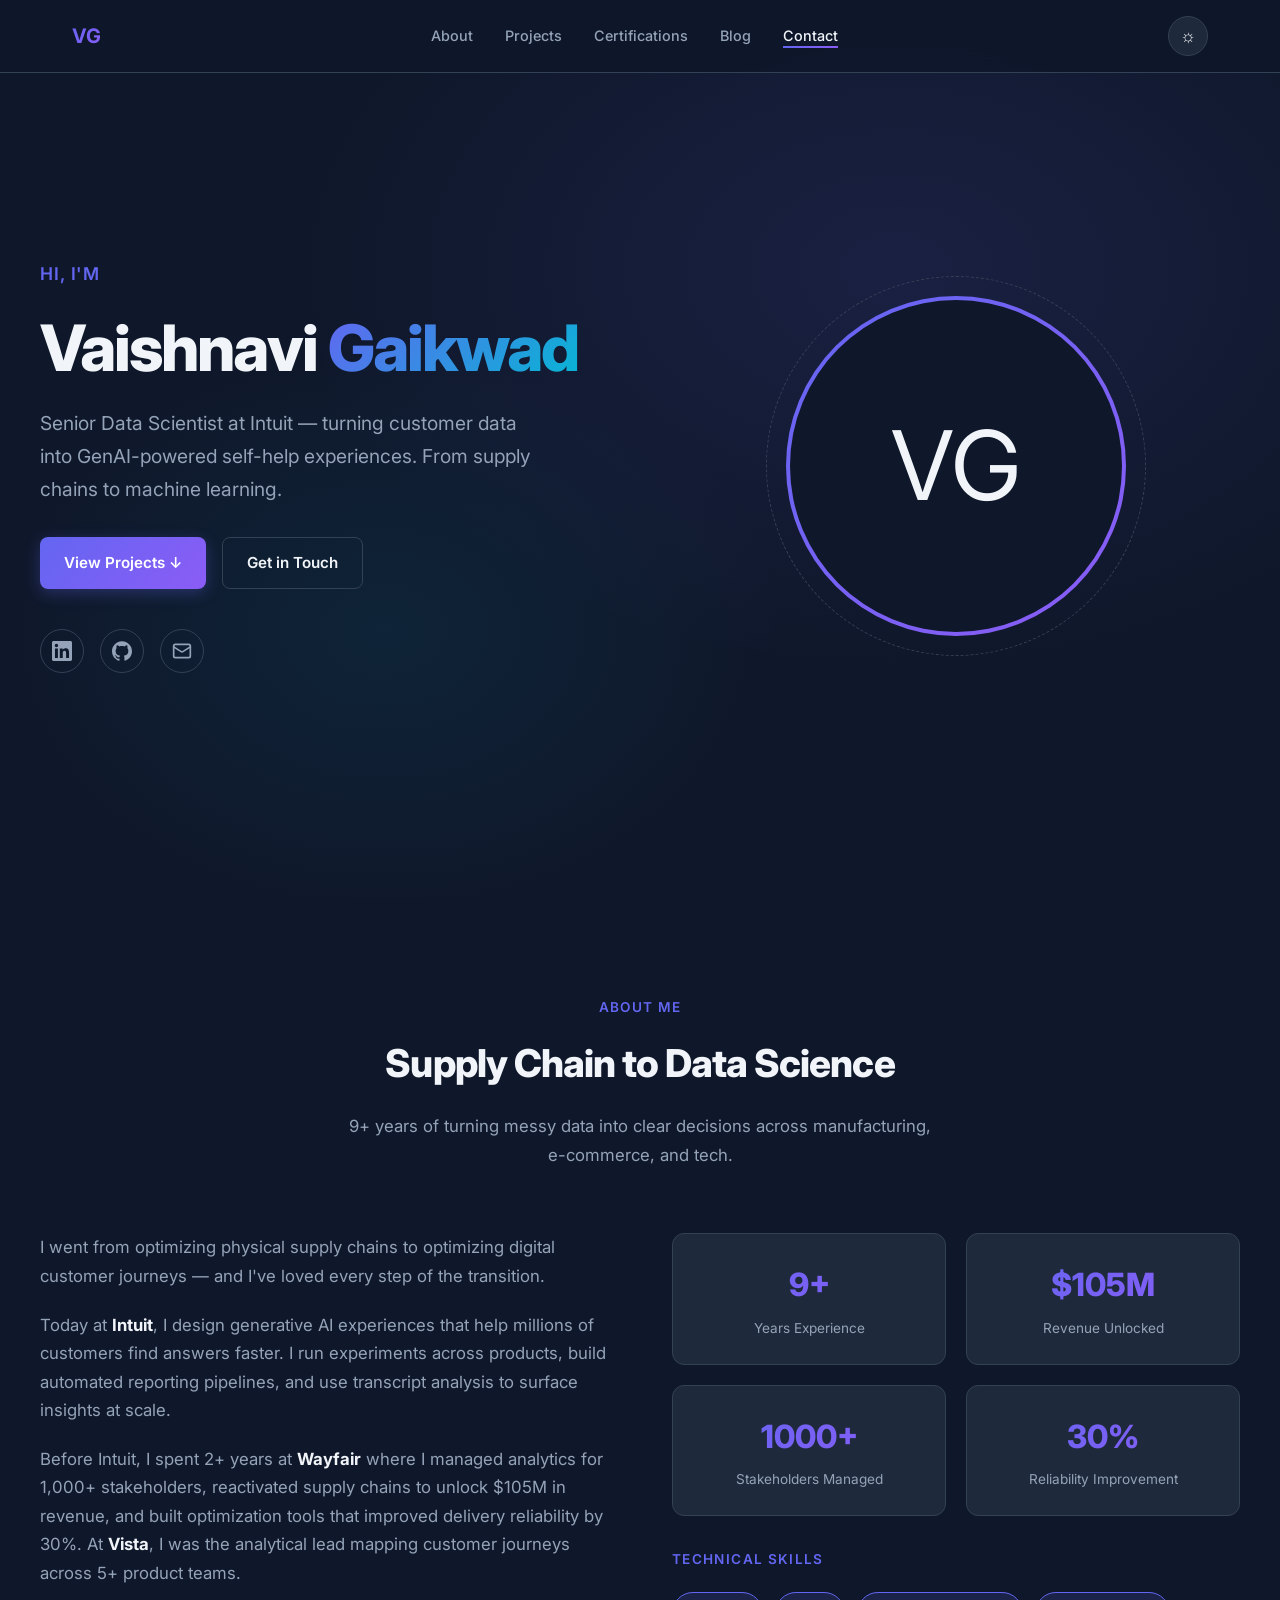
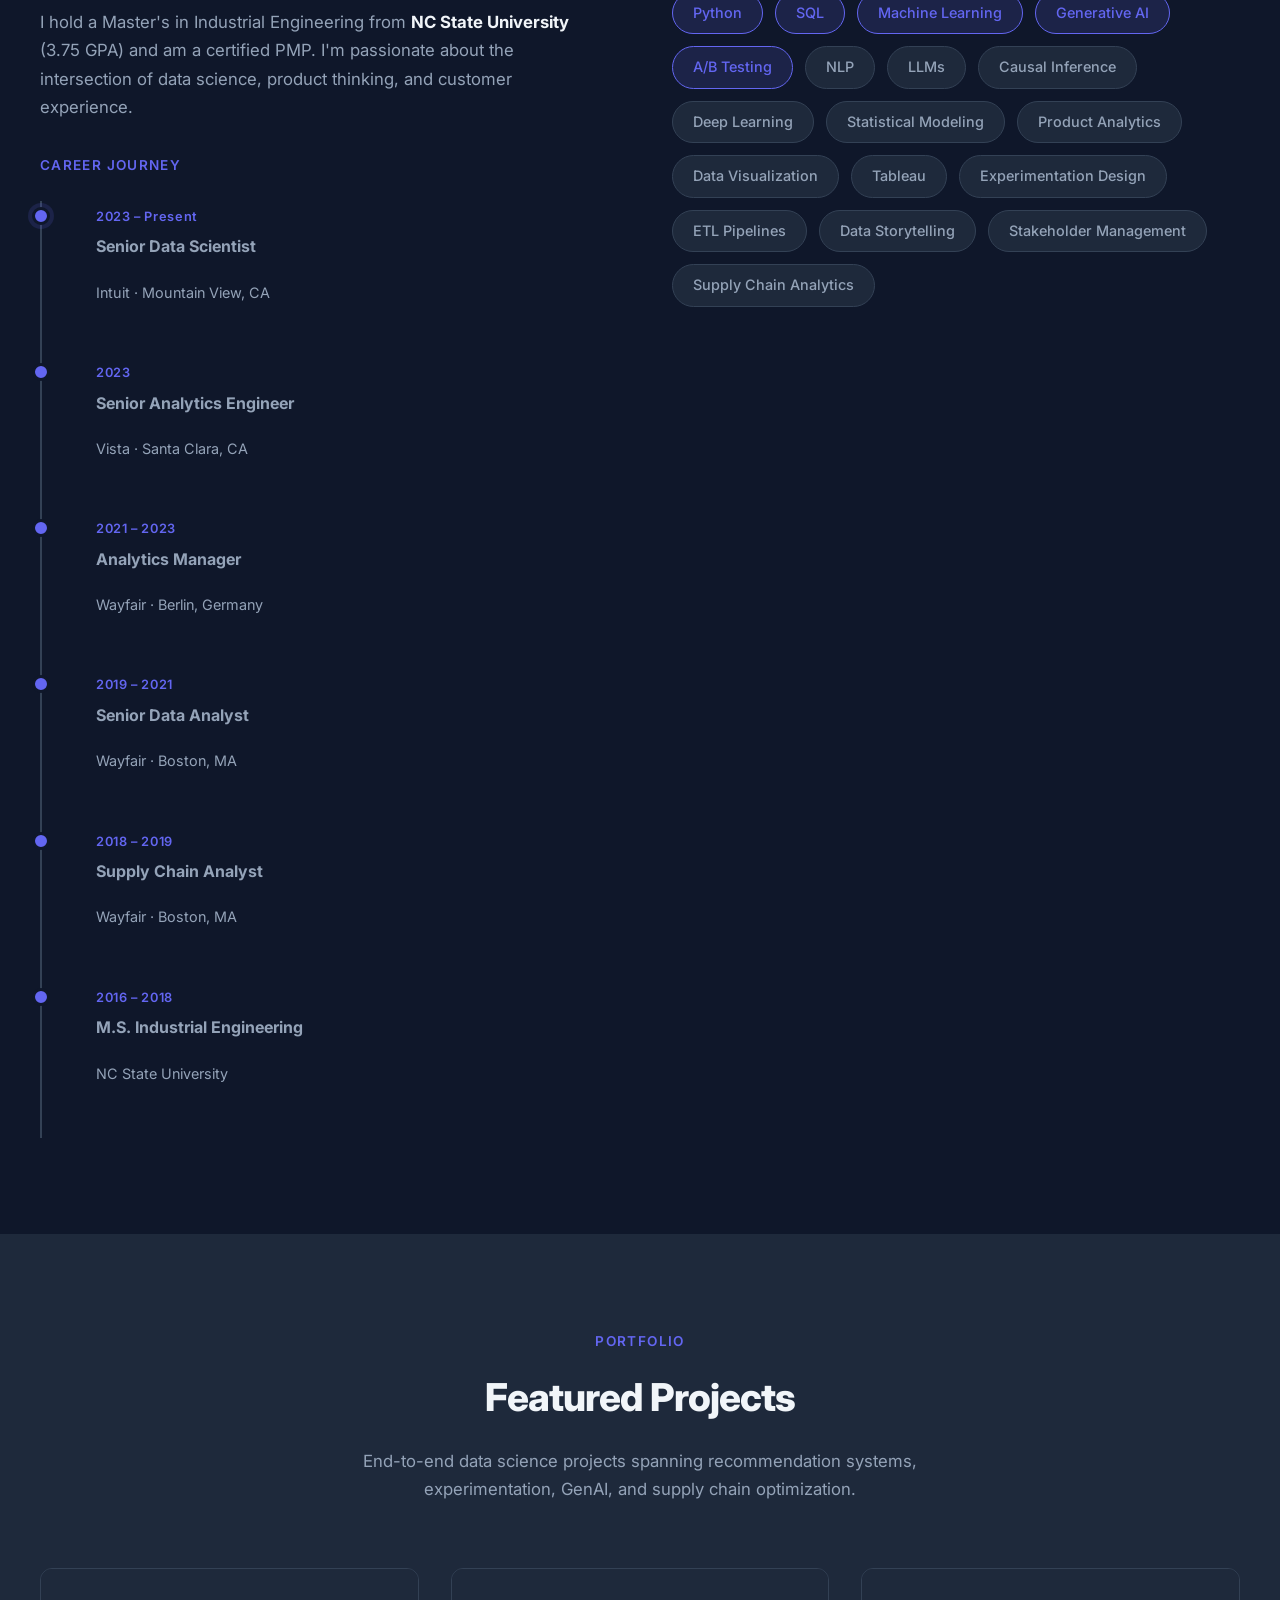
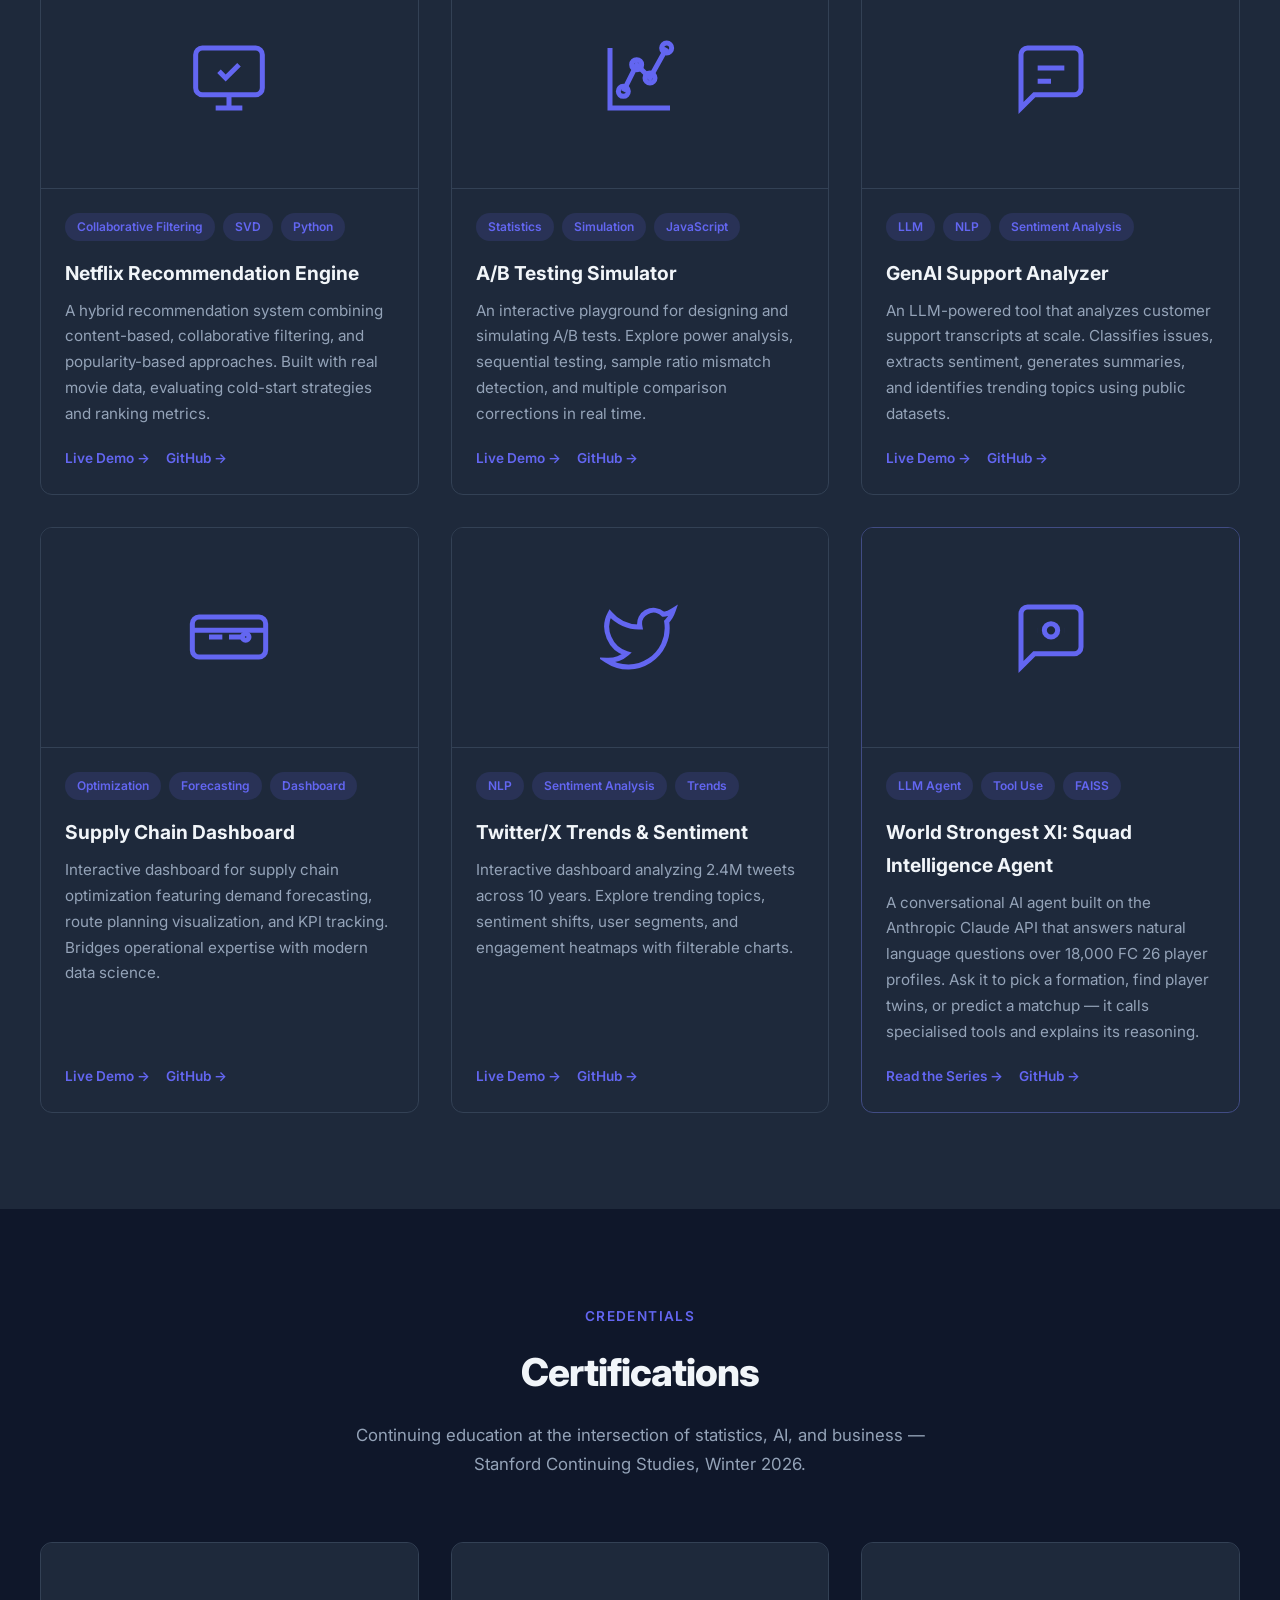
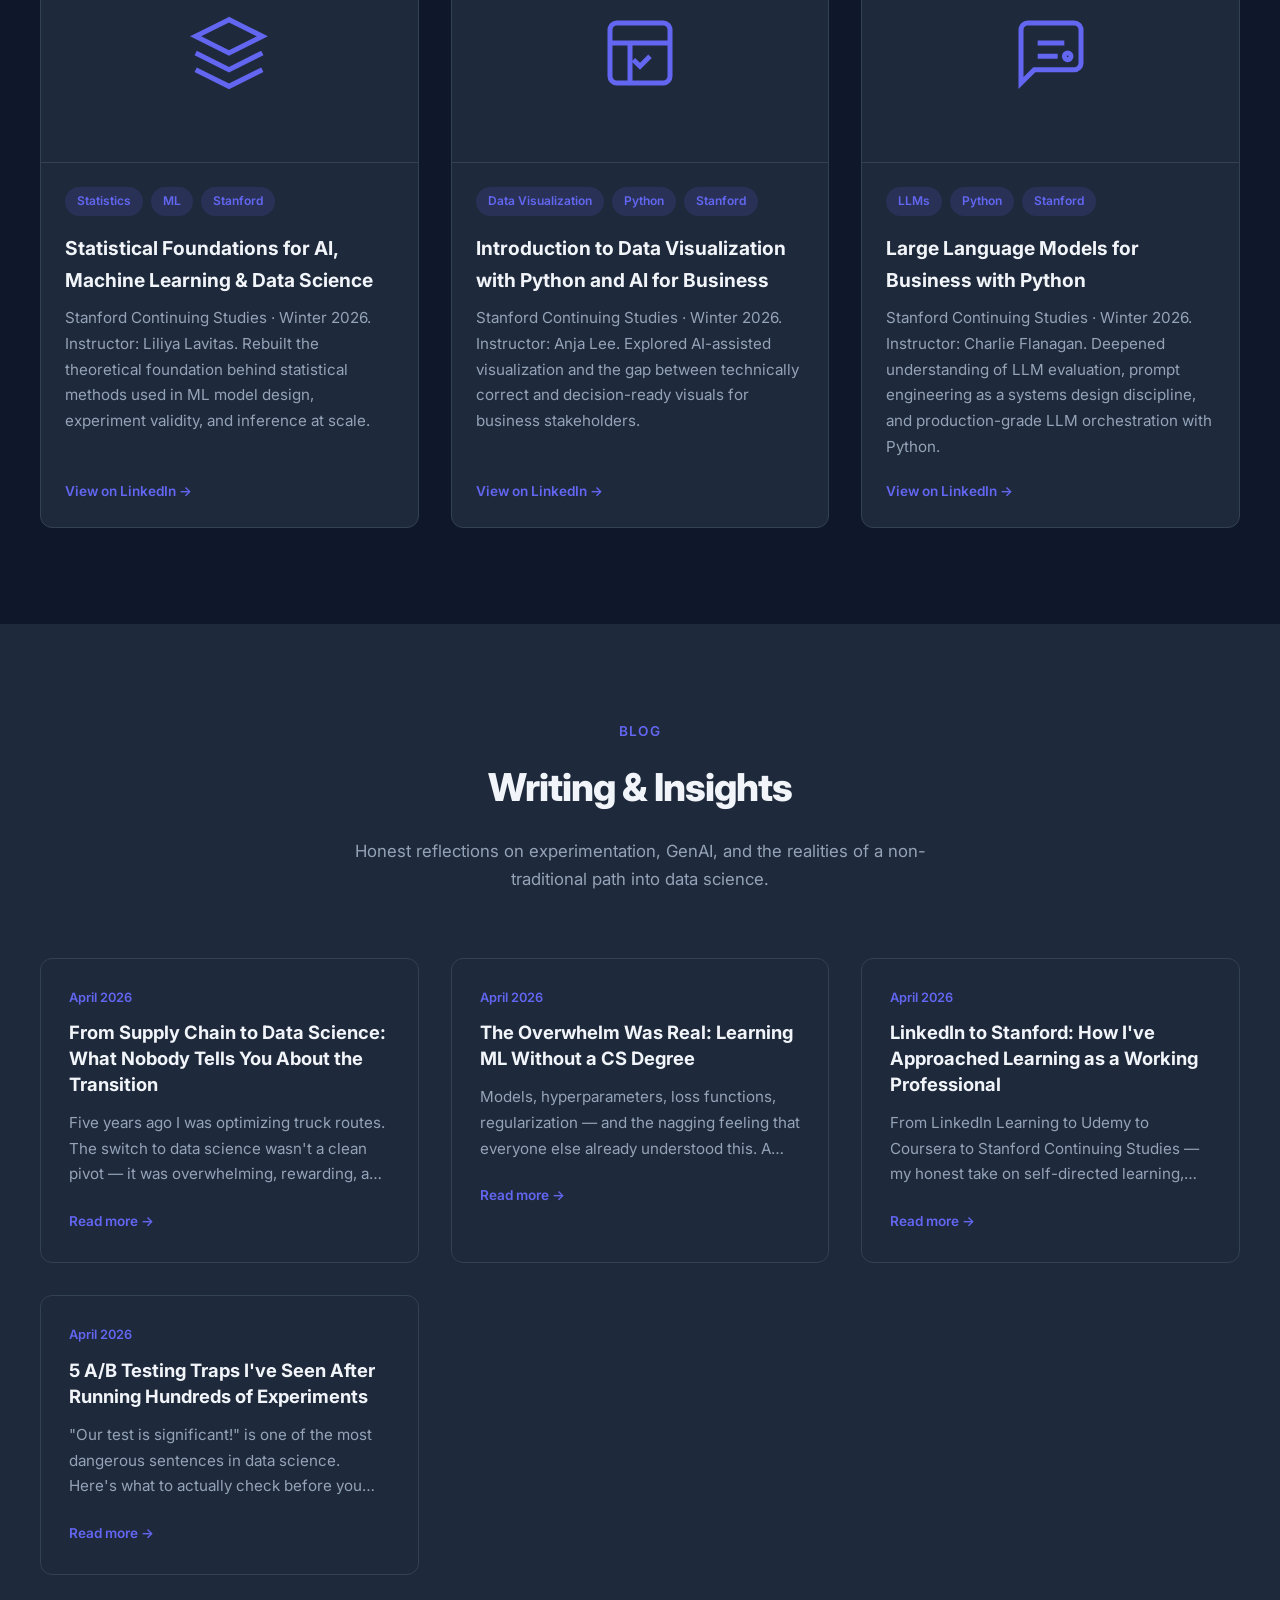
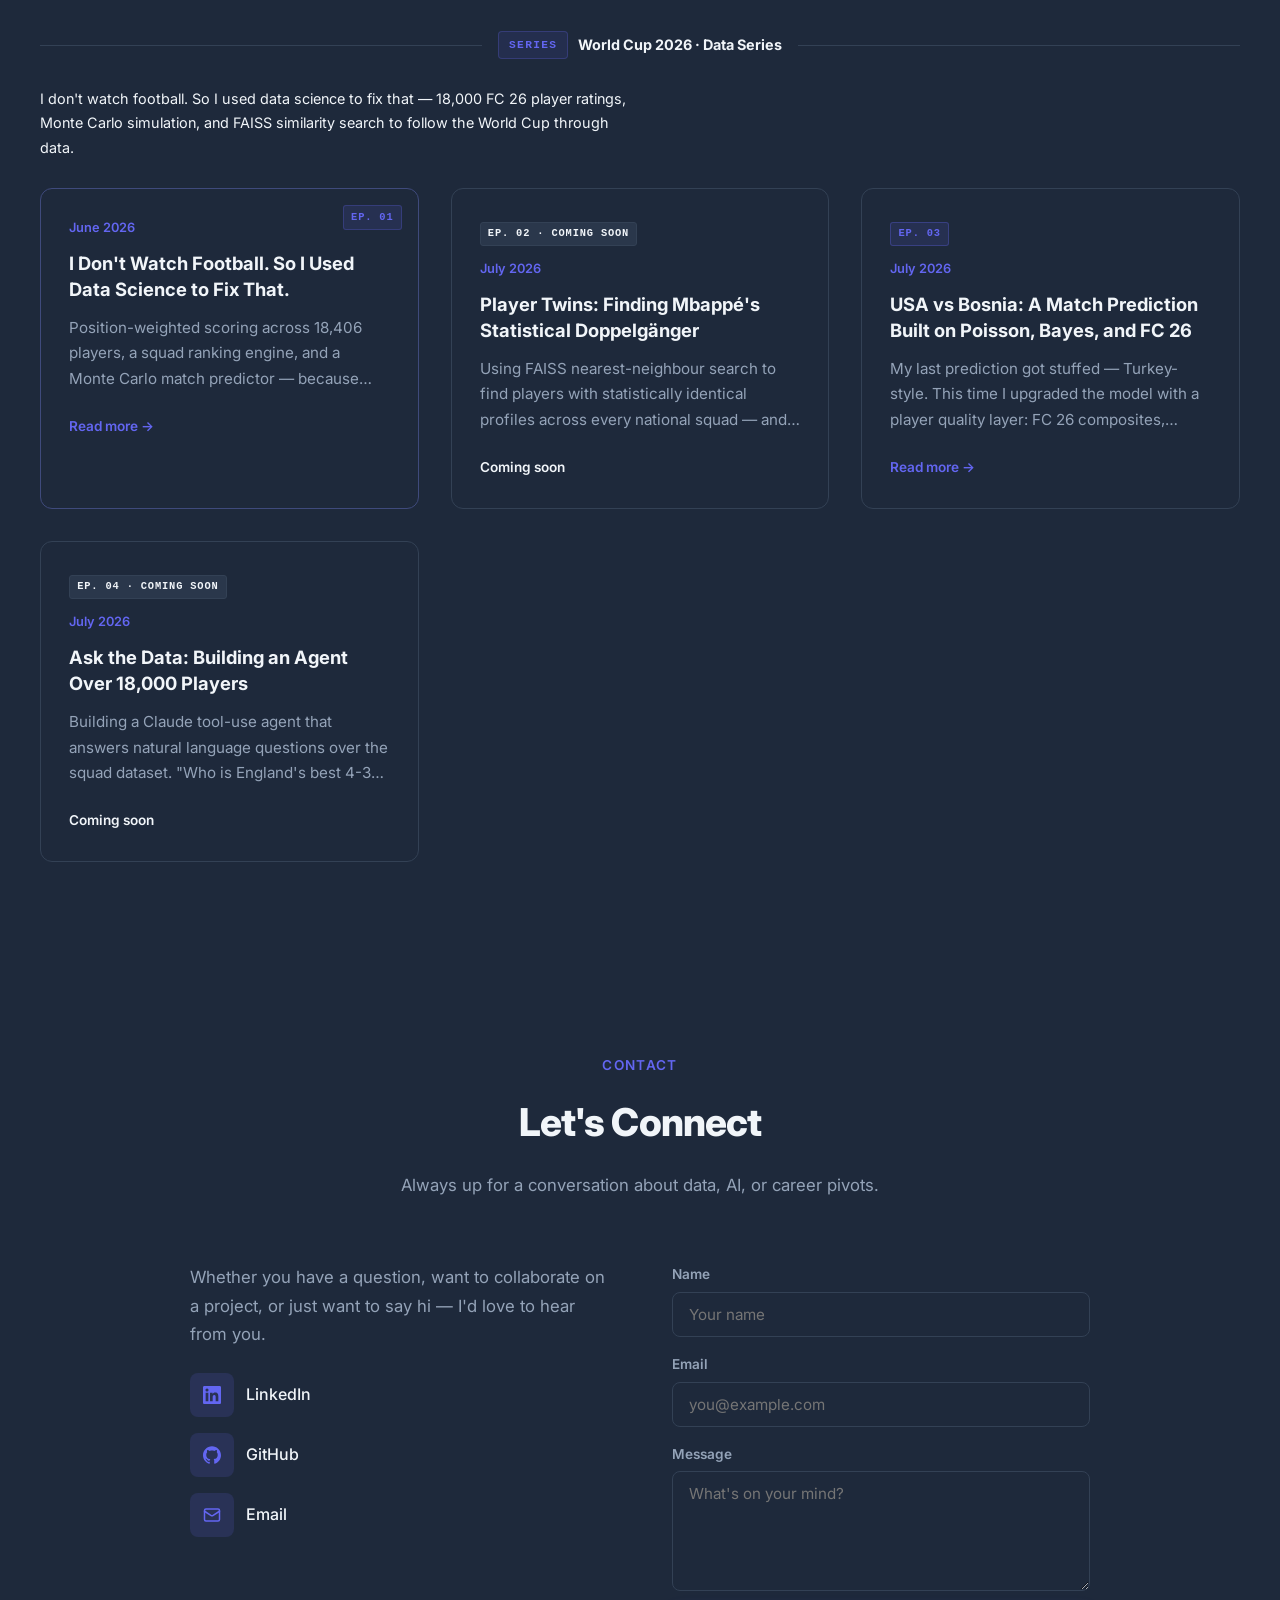
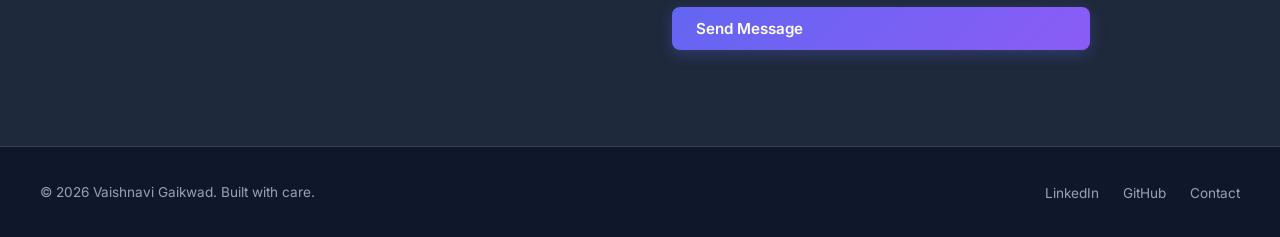
==== commit f84fb6b3: "Update index.html" ====
--- a/index.html
+++ b/index.html
@@ -1,3 +1,5 @@
+
+
 <!DOCTYPE html>
 <html lang="en" data-theme="dark">
 <head>
@@ -90,3 +92,440 @@
               </div>
               <div class="timeline__item">
                 <span class="timeline__year">2023</span>
+                <p class="timeline__role">Senior Analytics Engineer</p>
+                <p class="timeline__company">Vista &middot; Santa Clara, CA</p>
+              </div>
+              <div class="timeline__item">
+                <span class="timeline__year">2021 &ndash; 2023</span>
+                <p class="timeline__role">Analytics Manager</p>
+                <p class="timeline__company">Wayfair &middot; Berlin, Germany</p>
+              </div>
+              <div class="timeline__item">
+                <span class="timeline__year">2019 &ndash; 2021</span>
+                <p class="timeline__role">Senior Data Analyst</p>
+                <p class="timeline__company">Wayfair &middot; Boston, MA</p>
+              </div>
+              <div class="timeline__item">
+                <span class="timeline__year">2018 &ndash; 2019</span>
+                <p class="timeline__role">Supply Chain Analyst</p>
+                <p class="timeline__company">Wayfair &middot; Boston, MA</p>
+              </div>
+              <div class="timeline__item">
+                <span class="timeline__year">2016 &ndash; 2018</span>
+                <p class="timeline__role">M.S. Industrial Engineering</p>
+                <p class="timeline__company">NC State University</p>
+              </div>
+            </div>
+          </div>
+        </div>
+
+        <div class="about__details">
+          <div class="about__stats">
+            <div class="stat-card">
+              <div class="stat-card__number">9+</div>
+              <div class="stat-card__label">Years Experience</div>
+            </div>
+            <div class="stat-card">
+              <div class="stat-card__number">$105M</div>
+              <div class="stat-card__label">Revenue Unlocked</div>
+            </div>
+            <div class="stat-card">
+              <div class="stat-card__number">1000+</div>
+              <div class="stat-card__label">Stakeholders Managed</div>
+            </div>
+            <div class="stat-card">
+              <div class="stat-card__number">30%</div>
+              <div class="stat-card__label">Reliability Improvement</div>
+            </div>
+          </div>
+
+          <div>
+            <p class="section__label" style="text-align:left;margin-bottom:1.25rem;">Technical Skills</p>
+            <div class="skills__grid" style="justify-content:flex-start;">
+              <span class="skill-tag skill-tag--highlight">Python</span>
+              <span class="skill-tag skill-tag--highlight">SQL</span>
+              <span class="skill-tag skill-tag--highlight">Machine Learning</span>
+              <span class="skill-tag skill-tag--highlight">Generative AI</span>
+              <span class="skill-tag skill-tag--highlight">A/B Testing</span>
+              <span class="skill-tag">NLP</span>
+              <span class="skill-tag">LLMs</span>
+              <span class="skill-tag">Causal Inference</span>
+              <span class="skill-tag">Deep Learning</span>
+              <span class="skill-tag">Statistical Modeling</span>
+              <span class="skill-tag">Product Analytics</span>
+              <span class="skill-tag">Data Visualization</span>
+              <span class="skill-tag">Tableau</span>
+              <span class="skill-tag">Experimentation Design</span>
+              <span class="skill-tag">ETL Pipelines</span>
+              <span class="skill-tag">Data Storytelling</span>
+              <span class="skill-tag">Stakeholder Management</span>
+              <span class="skill-tag">Supply Chain Analytics</span>
+            </div>
+          </div>
+        </div>
+      </div>
+    </div>
+  </section>
+
+  <!-- ===== PROJECTS ===== -->
+  <section class="section" id="projects" style="background:var(--bg-secondary);">
+    <div class="container">
+      <div class="section__header">
+        <p class="section__label">Portfolio</p>
+        <h2 class="section__title">Featured Projects</h2>
+        <p class="section__desc">End-to-end data science projects spanning recommendation systems, experimentation, GenAI, and supply chain optimization.</p>
+      </div>
+
+      <div class="projects__grid">
+
+        <div class="project-card">
+          <div class="project-card__img">
+            <svg width="80" height="80" viewBox="0 0 24 24" fill="none" stroke="var(--accent)" stroke-width="1.5"><rect x="2" y="3" width="20" height="14" rx="2"/><path d="M8 21h8m-4-4v4"/><path d="m9 10 2 2 4-4"/></svg>
+          </div>
+          <div class="project-card__body">
+            <div class="project-card__tags">
+              <span class="project-card__tag">Collaborative Filtering</span>
+              <span class="project-card__tag">SVD</span>
+              <span class="project-card__tag">Python</span>
+            </div>
+            <h3 class="project-card__title">Netflix Recommendation Engine</h3>
+            <p class="project-card__desc">A hybrid recommendation system combining content-based, collaborative filtering, and popularity-based approaches. Built with real movie data, evaluating cold-start strategies and ranking metrics.</p>
+            <div class="project-card__links">
+              <a href="projects/recommendation-system/index.html" class="project-card__link">Live Demo &rarr;</a>
+              <a href="https://github.com/vgaikwad2910/netflix-recommendation-engine" target="_blank" class="project-card__link">GitHub &rarr;</a>
+            </div>
+          </div>
+        </div>
+
+        <div class="project-card">
+          <div class="project-card__img">
+            <svg width="80" height="80" viewBox="0 0 24 24" fill="none" stroke="var(--accent)" stroke-width="1.5"><path d="M3 3v18h18"/><path d="M7 16l4-8 4 4 5-9"/><circle cx="7" cy="16" r="1.5"/><circle cx="11" cy="8" r="1.5"/><circle cx="15" cy="12" r="1.5"/><circle cx="20" cy="3" r="1.5"/></svg>
+          </div>
+          <div class="project-card__body">
+            <div class="project-card__tags">
+              <span class="project-card__tag">Statistics</span>
+              <span class="project-card__tag">Simulation</span>
+              <span class="project-card__tag">JavaScript</span>
+            </div>
+            <h3 class="project-card__title">A/B Testing Simulator</h3>
+            <p class="project-card__desc">An interactive playground for designing and simulating A/B tests. Explore power analysis, sequential testing, sample ratio mismatch detection, and multiple comparison corrections in real time.</p>
+            <div class="project-card__links">
+              <a href="projects/ab-testing-simulator/index.html" class="project-card__link">Live Demo &rarr;</a>
+              <a href="https://github.com/vgaikwad2910/ab-testing-simulator" target="_blank" class="project-card__link">GitHub &rarr;</a>
+            </div>
+          </div>
+        </div>
+
+        <div class="project-card">
+          <div class="project-card__img">
+            <svg width="80" height="80" viewBox="0 0 24 24" fill="none" stroke="var(--accent)" stroke-width="1.5"><path d="M21 15a2 2 0 0 1-2 2H7l-4 4V5a2 2 0 0 1 2-2h14a2 2 0 0 1 2 2z"/><path d="M8 9h8M8 13h4"/></svg>
+          </div>
+          <div class="project-card__body">
+            <div class="project-card__tags">
+              <span class="project-card__tag">LLM</span>
+              <span class="project-card__tag">NLP</span>
+              <span class="project-card__tag">Sentiment Analysis</span>
+            </div>
+            <h3 class="project-card__title">GenAI Support Analyzer</h3>
+            <p class="project-card__desc">An LLM-powered tool that analyzes customer support transcripts at scale. Classifies issues, extracts sentiment, generates summaries, and identifies trending topics using public datasets.</p>
+            <div class="project-card__links">
+              <a href="projects/genai-analyzer/index.html" class="project-card__link">Live Demo &rarr;</a>
+              <a href="https://github.com/vgaikwad2910/genai-support-analyzer" target="_blank" class="project-card__link">GitHub &rarr;</a>
+            </div>
+          </div>
+        </div>
+
+        <div class="project-card">
+          <div class="project-card__img">
+            <svg width="80" height="80" viewBox="0 0 24 24" fill="none" stroke="var(--accent)" stroke-width="1.5"><rect x="1" y="6" width="22" height="12" rx="2"/><path d="M6 12h4m2 0h4"/><circle cx="17" cy="12" r="1"/><path d="M1 10h22"/></svg>
+          </div>
+          <div class="project-card__body">
+            <div class="project-card__tags">
+              <span class="project-card__tag">Optimization</span>
+              <span class="project-card__tag">Forecasting</span>
+              <span class="project-card__tag">Dashboard</span>
+            </div>
+            <h3 class="project-card__title">Supply Chain Dashboard</h3>
+            <p class="project-card__desc">Interactive dashboard for supply chain optimization featuring demand forecasting, route planning visualization, and KPI tracking. Bridges operational expertise with modern data science.</p>
+            <div class="project-card__links">
+              <a href="projects/supply-chain-dashboard/index.html" class="project-card__link">Live Demo &rarr;</a>
+              <a href="https://github.com/vgaikwad2910/supply-chain-dashboard" target="_blank" class="project-card__link">GitHub &rarr;</a>
+            </div>
+          </div>
+        </div>
+
+        <div class="project-card">
+          <div class="project-card__img">
+            <svg width="80" height="80" viewBox="0 0 24 24" fill="none" stroke="var(--accent)" stroke-width="1.5"><path d="M22 4s-.7 2.1-2 3.4c1.6 10-9.4 17.3-18 11.6 2.2.1 4.4-.6 6-2C3 15.5.5 9.6 3 5c2.2 2.6 5.6 4.1 9 4-.9-4.2 4-6.6 7-3.8 1.1 0 3-1.2 3-1.2z"/></svg>
+          </div>
+          <div class="project-card__body">
+            <div class="project-card__tags">
+              <span class="project-card__tag">NLP</span>
+              <span class="project-card__tag">Sentiment Analysis</span>
+              <span class="project-card__tag">Trends</span>
+            </div>
+            <h3 class="project-card__title">Twitter/X Trends &amp; Sentiment</h3>
+            <p class="project-card__desc">Interactive dashboard analyzing 2.4M tweets across 10 years. Explore trending topics, sentiment shifts, user segments, and engagement heatmaps with filterable charts.</p>
+            <div class="project-card__links">
+              <a href="projects/twitter-trends-dashboard/index.html" class="project-card__link">Live Demo &rarr;</a>
+              <a href="https://github.com/vgaikwad2910/twitter-trends-dashboard" target="_blank" class="project-card__link">GitHub &rarr;</a>
+            </div>
+          </div>
+        </div>
+
+        <div class="project-card" style="border-color:color-mix(in srgb,var(--accent) 30%,var(--border));position:relative;">
+          <div style="position:absolute;top:1rem;right:1rem;font-family:var(--font-mono,'JetBrains Mono',monospace);font-size:0.65rem;font-weight:600;letter-spacing:0.08em;text-transform:uppercase;color:var(--accent);background:color-mix(in srgb,var(--accent) 12%,transparent);border:1px solid color-mix(in srgb,var(--accent) 25%,transparent);border-radius:3px;padding:0.15rem 0.45rem;">New</div>
+          <div class="project-card__img">
+            <svg width="80" height="80" viewBox="0 0 24 24" fill="none" stroke="var(--accent)" stroke-width="1.5"><path d="M21 15a2 2 0 0 1-2 2H7l-4 4V5a2 2 0 0 1 2-2h14a2 2 0 0 1 2 2z"/><circle cx="12" cy="10" r="2"/><path d="M8 10h.01M16 10h.01"/></svg>
+          </div>
+          <div class="project-card__body">
+            <div class="project-card__tags">
+              <span class="project-card__tag">LLM Agent</span>
+              <span class="project-card__tag">Tool Use</span>
+              <span class="project-card__tag">FAISS</span>
+            </div>
+            <h3 class="project-card__title">World Strongest XI: Squad Intelligence Agent</h3>
+            <p class="project-card__desc">A conversational AI agent built on the Anthropic Claude API that answers natural language questions over 18,000 FC 26 player profiles. Ask it to pick a formation, find player twins, or predict a matchup — it calls specialised tools and explains its reasoning.</p>
+            <div class="project-card__links">
+              <a href="blog/wc2026-ep1-i-dont-watch-football.html" class="project-card__link">Read the Series &rarr;</a>
+              <a href="https://github.com/vgaikwad2910" target="_blank" class="project-card__link">GitHub &rarr;</a>
+            </div>
+          </div>
+        </div>
+
+      </div>
+    </div>
+  </section>
+
+  <!-- ===== CERTIFICATIONS ===== -->
+  <section class="section" id="certifications">
+    <div class="container">
+      <div class="section__header">
+        <p class="section__label">Credentials</p>
+        <h2 class="section__title">Certifications</h2>
+        <p class="section__desc">Continuing education at the intersection of statistics, AI, and business — Stanford Continuing Studies, Winter 2026.</p>
+      </div>
+
+      <div class="projects__grid">
+
+        <div class="project-card">
+          <div class="project-card__img">
+            <svg width="80" height="80" viewBox="0 0 24 24" fill="none" stroke="var(--accent)" stroke-width="1.5"><path d="M12 2L2 7l10 5 10-5-10-5z"/><path d="M2 17l10 5 10-5"/><path d="M2 12l10 5 10-5"/></svg>
+          </div>
+          <div class="project-card__body">
+            <div class="project-card__tags">
+              <span class="project-card__tag">Statistics</span>
+              <span class="project-card__tag">ML</span>
+              <span class="project-card__tag">Stanford</span>
+            </div>
+            <h3 class="project-card__title">Statistical Foundations for AI, Machine Learning &amp; Data Science</h3>
+            <p class="project-card__desc">Stanford Continuing Studies &middot; Winter 2026. Instructor: Liliya Lavitas. Rebuilt the theoretical foundation behind statistical methods used in ML model design, experiment validity, and inference at scale.</p>
+            <div class="project-card__links">
+              <a href="https://www.linkedin.com/in/vaishnavi-gaikwad-23506481/" target="_blank" class="project-card__link">View on LinkedIn &rarr;</a>
+            </div>
+          </div>
+        </div>
+
+        <div class="project-card">
+          <div class="project-card__img">
+            <svg width="80" height="80" viewBox="0 0 24 24" fill="none" stroke="var(--accent)" stroke-width="1.5"><rect x="3" y="3" width="18" height="18" rx="2"/><path d="M3 9h18M9 21V9"/><path d="M15 13l-3 3-2-2"/></svg>
+          </div>
+          <div class="project-card__body">
+            <div class="project-card__tags">
+              <span class="project-card__tag">Data Visualization</span>
+              <span class="project-card__tag">Python</span>
+              <span class="project-card__tag">Stanford</span>
+            </div>
+            <h3 class="project-card__title">Introduction to Data Visualization with Python and AI for Business</h3>
+            <p class="project-card__desc">Stanford Continuing Studies &middot; Winter 2026. Instructor: Anja Lee. Explored AI-assisted visualization and the gap between technically correct and decision-ready visuals for business stakeholders.</p>
+            <div class="project-card__links">
+              <a href="https://www.linkedin.com/in/vaishnavi-gaikwad-23506481/" target="_blank" class="project-card__link">View on LinkedIn &rarr;</a>
+            </div>
+          </div>
+        </div>
+
+        <div class="project-card">
+          <div class="project-card__img">
+            <svg width="80" height="80" viewBox="0 0 24 24" fill="none" stroke="var(--accent)" stroke-width="1.5"><path d="M21 15a2 2 0 0 1-2 2H7l-4 4V5a2 2 0 0 1 2-2h14a2 2 0 0 1 2 2z"/><path d="M8 9h8M8 13h6"/><circle cx="17" cy="13" r="1"/></svg>
+          </div>
+          <div class="project-card__body">
+            <div class="project-card__tags">
+              <span class="project-card__tag">LLMs</span>
+              <span class="project-card__tag">Python</span>
+              <span class="project-card__tag">Stanford</span>
+            </div>
+            <h3 class="project-card__title">Large Language Models for Business with Python</h3>
+            <p class="project-card__desc">Stanford Continuing Studies &middot; Winter 2026. Instructor: Charlie Flanagan. Deepened understanding of LLM evaluation, prompt engineering as a systems design discipline, and production-grade LLM orchestration with Python.</p>
+            <div class="project-card__links">
+              <a href="https://www.linkedin.com/in/vaishnavi-gaikwad-23506481/" target="_blank" class="project-card__link">View on LinkedIn &rarr;</a>
+            </div>
+          </div>
+        </div>
+
+      </div>
+    </div>
+  </section>
+
+  <!-- ===== BLOG ===== -->
+  <section class="section" id="blog" style="background:var(--bg-secondary);">
+    <div class="container">
+      <div class="section__header">
+        <p class="section__label">Blog</p>
+        <h2 class="section__title">Writing &amp; Insights</h2>
+        <p class="section__desc">Honest reflections on experimentation, GenAI, and the realities of a non-traditional path into data science.</p>
+      </div>
+
+      <div class="blog__grid">
+
+        <article class="blog-card">
+          <p class="blog-card__date">April 2026</p>
+          <h3 class="blog-card__title">From Supply Chain to Data Science: What Nobody Tells You About the Transition</h3>
+          <p class="blog-card__excerpt">Five years ago I was optimizing truck routes. The switch to data science wasn't a clean pivot — it was overwhelming, rewarding, and a lot slower than I expected. Here's what I'd tell my earlier self.</p>
+          <a href="blog/supply-chain-to-data-science.html" class="blog-card__read-more">Read more &rarr;</a>
+        </article>
+
+        <article class="blog-card">
+          <p class="blog-card__date">April 2026</p>
+          <h3 class="blog-card__title">The Overwhelm Was Real: Learning ML Without a CS Degree</h3>
+          <p class="blog-card__excerpt">Models, hyperparameters, loss functions, regularization — and the nagging feeling that everyone else already understood this. A candid account of what it actually feels like to learn machine learning from scratch.</p>
+          <a href="blog/learning-ml-without-cs-degree.html" class="blog-card__read-more">Read more &rarr;</a>
+        </article>
+
+        <article class="blog-card">
+          <p class="blog-card__date">April 2026</p>
+          <h3 class="blog-card__title">LinkedIn to Stanford: How I've Approached Learning as a Working Professional</h3>
+          <p class="blog-card__excerpt">From LinkedIn Learning to Udemy to Coursera to Stanford Continuing Studies — my honest take on self-directed learning, what worked, what didn't, and why the learning never really ends.</p>
+          <a href="blog/linkedin-to-stanford-learning-journey.html" class="blog-card__read-more">Read more &rarr;</a>
+        </article>
+
+        <article class="blog-card">
+          <p class="blog-card__date">April 2026</p>
+          <h3 class="blog-card__title">5 A/B Testing Traps I've Seen After Running Hundreds of Experiments</h3>
+          <p class="blog-card__excerpt">"Our test is significant!" is one of the most dangerous sentences in data science. Here's what to actually check before you celebrate — from someone who has made most of these mistakes.</p>
+          <a href="blog/ab-testing-traps.html" class="blog-card__read-more">Read more &rarr;</a>
+        </article>
+
+      </div>
+
+      <!-- ===== WORLD CUP 2026 DATA SERIES ===== -->
+      <div style="margin-top:3.5rem;">
+        <div style="display:flex;align-items:center;gap:1rem;margin-bottom:1.75rem;">
+          <div style="flex:1;height:1px;background:var(--border);"></div>
+          <div style="display:flex;align-items:center;gap:0.6rem;flex-shrink:0;">
+            <span style="font-family:var(--font-mono,'JetBrains Mono',monospace);font-size:0.7rem;font-weight:600;letter-spacing:0.12em;text-transform:uppercase;color:var(--accent);background:color-mix(in srgb,var(--accent) 10%,transparent);border:1px solid color-mix(in srgb,var(--accent) 25%,transparent);border-radius:4px;padding:0.2rem 0.6rem;">Series</span>
+            <span style="font-size:0.9rem;font-weight:700;color:var(--text-primary);">World Cup 2026 &middot; Data Series</span>
+          </div>
+          <div style="flex:1;height:1px;background:var(--border);"></div>
+        </div>
+
+        <p style="font-size:0.9rem;color:var(--text-muted);margin-bottom:1.75rem;max-width:600px;">I don't watch football. So I used data science to fix that — 18,000 FC 26 player ratings, Monte Carlo simulation, and FAISS similarity search to follow the World Cup through data.</p>
+
+        <div class="blog__grid">
+
+          <article class="blog-card" style="border-color:color-mix(in srgb,var(--accent) 25%,var(--border));position:relative;">
+            <div style="position:absolute;top:1rem;right:1rem;font-family:var(--font-mono,'JetBrains Mono',monospace);font-size:0.65rem;font-weight:600;letter-spacing:0.08em;text-transform:uppercase;color:var(--accent);background:color-mix(in srgb,var(--accent) 12%,transparent);border:1px solid color-mix(in srgb,var(--accent) 25%,transparent);border-radius:3px;padding:0.15rem 0.45rem;">Ep. 01</div>
+            <p class="blog-card__date">June 2026</p>
+            <h3 class="blog-card__title">I Don't Watch Football. So I Used Data Science to Fix That.</h3>
+            <p class="blog-card__excerpt">Position-weighted scoring across 18,406 players, a squad ranking engine, and a Monte Carlo match predictor — because nodding along wasn't cutting it.</p>
+            <a href="blog/wc2026-ep1-i-dont-watch-football.html" class="blog-card__read-more">Read more &rarr;</a>
+          </article>
+
+          <article class="blog-card" style="opacity:0.55;">
+            <div style="display:inline-block;font-family:var(--font-mono,'JetBrains Mono',monospace);font-size:0.65rem;font-weight:600;letter-spacing:0.08em;text-transform:uppercase;color:var(--text-muted);background:color-mix(in srgb,var(--border) 60%,transparent);border:1px solid var(--border);border-radius:3px;padding:0.15rem 0.45rem;margin-bottom:0.75rem;">Ep. 02 &middot; Coming Soon</div>
+            <p class="blog-card__date">July 2026</p>
+            <h3 class="blog-card__title">Player Twins: Finding Mbappé's Statistical Doppelgänger</h3>
+            <p class="blog-card__excerpt">Using FAISS nearest-neighbour search to find players with statistically identical profiles across every national squad — and what those twins reveal about squad depth.</p>
+            <span class="blog-card__read-more" style="color:var(--text-muted);cursor:default;">Coming soon</span>
+          </article>
+
+          <article class="blog-card">
+            <div style="display:inline-block;font-family:var(--font-mono,'JetBrains Mono',monospace);font-size:0.65rem;font-weight:600;letter-spacing:0.08em;text-transform:uppercase;color:var(--accent);background:color-mix(in srgb,var(--accent) 12%,transparent);border:1px solid color-mix(in srgb,var(--accent) 30%,transparent);border-radius:3px;padding:0.15rem 0.45rem;margin-bottom:0.75rem;">Ep. 03</div>
+            <p class="blog-card__date">July 2026</p>
+            <h3 class="blog-card__title">USA vs Bosnia: A Match Prediction Built on Poisson, Bayes, and FC&nbsp;26</h3>
+            <p class="blog-card__excerpt">My last prediction got stuffed — Turkey-style. This time I upgraded the model with a player quality layer: FC 26 composites, Bayesian smoothing, and 100,000 Monte Carlo simulations.</p>
+            <a href="blog/wc2026-ep3-usa-vs-bosnia.html" class="blog-card__read-more">Read more &rarr;</a>
+          </article>
+
+          <article class="blog-card" style="opacity:0.4;">
+            <div style="display:inline-block;font-family:var(--font-mono,'JetBrains Mono',monospace);font-size:0.65rem;font-weight:600;letter-spacing:0.08em;text-transform:uppercase;color:var(--text-muted);background:color-mix(in srgb,var(--border) 60%,transparent);border:1px solid var(--border);border-radius:3px;padding:0.15rem 0.45rem;margin-bottom:0.75rem;">Ep. 04 &middot; Coming Soon</div>
+            <p class="blog-card__date">July 2026</p>
+            <h3 class="blog-card__title">Ask the Data: Building an Agent Over 18,000 Players</h3>
+            <p class="blog-card__excerpt">Building a Claude tool-use agent that answers natural language questions over the squad dataset. "Who is England's best 4-3-3?" — answered by an LLM calling specialised tools, not just pattern matching.</p>
+            <span class="blog-card__read-more" style="color:var(--text-muted);cursor:default;">Coming soon</span>
+          </article>
+
+        </div>
+      </div>
+      <!-- ===== END WORLD CUP 2026 DATA SERIES ===== -->
+
+    </div>
+  </section>
+
+  <!-- ===== CONTACT ===== -->
+  <section class="section" id="contact" style="background:var(--bg-secondary);">
+    <div class="container">
+      <div class="section__header">
+        <p class="section__label">Contact</p>
+        <h2 class="section__title">Let's Connect</h2>
+        <p class="section__desc">Always up for a conversation about data, AI, or career pivots.</p>
+      </div>
+
+      <div class="contact__content">
+        <div class="contact__info">
+          <p>Whether you have a question, want to collaborate on a project, or just want to say hi &mdash; I'd love to hear from you.</p>
+          <div class="contact__links">
+            <a href="https://www.linkedin.com/in/vaishnavi-gaikwad-23506481/" target="_blank" class="contact__link">
+              <span class="contact__link-icon">
+                <svg width="18" height="18" viewBox="0 0 24 24" fill="currentColor"><path d="M20.447 20.452h-3.554v-5.569c0-1.328-.027-3.037-1.852-3.037-1.853 0-2.136 1.445-2.136 2.939v5.667H9.351V9h3.414v1.561h.046c.477-.9 1.637-1.85 3.37-1.85 3.601 0 4.267 2.37 4.267 5.455v6.286zM5.337 7.433a2.062 2.062 0 01-2.063-2.065 2.064 2.064 0 112.063 2.065zm1.782 13.019H3.555V9h3.564v11.452zM22.225 0H1.771C.792 0 0 .774 0 1.729v20.542C0 23.227.792 24 1.771 24h20.451C23.2 24 24 23.227 24 22.271V1.729C24 .774 23.2 0 22.222 0h.003z"/></svg>
+              </span>
+              LinkedIn
+            </a>
+            <a href="https://github.com/vgaikwad2910" target="_blank" class="contact__link">
+              <span class="contact__link-icon">
+                <svg width="18" height="18" viewBox="0 0 24 24" fill="currentColor"><path d="M12 .297c-6.63 0-12 5.373-12 12 0 5.303 3.438 9.8 8.205 11.385.6.113.82-.258.82-.577 0-.285-.01-1.04-.015-2.04-3.338.724-4.042-1.61-4.042-1.61C4.422 18.07 3.633 17.7 3.633 17.7c-1.087-.744.084-.729.084-.729 1.205.084 1.838 1.236 1.838 1.236 1.07 1.835 2.809 1.305 3.495.998.108-.776.417-1.305.76-1.605-2.665-.3-5.466-1.332-5.466-5.93 0-1.31.465-2.38 1.235-3.22-.135-.303-.54-1.523.105-3.176 0 0 1.005-.322 3.3 1.23.96-.267 1.98-.399 3-.405 1.02.006 2.04.138 3 .405 2.28-1.552 3.285-1.23 3.285-1.23.645 1.653.24 2.873.12 3.176.765.84 1.23 1.91 1.23 3.22 0 4.61-2.805 5.625-5.475 5.92.42.36.81 1.096.81 2.22 0 1.606-.015 2.896-.015 3.286 0 .315.21.69.825.57C20.565 22.092 24 17.592 24 12.297c0-6.627-5.373-12-12-12"/></svg>
+              </span>
+              GitHub
+            </a>
+            <a href="mailto:vaishnavi.gaikwad1094@gmail.com" class="contact__link">
+              <span class="contact__link-icon">
+                <svg width="18" height="18" viewBox="0 0 24 24" fill="none" stroke="currentColor" stroke-width="2" stroke-linecap="round" stroke-linejoin="round"><rect x="2" y="4" width="20" height="16" rx="2"/><path d="m22 7-8.97 5.7a1.94 1.94 0 0 1-2.06 0L2 7"/></svg>
+              </span>
+              Email
+            </a>
+          </div>
+        </div>
+
+        <form class="contact__form" onsubmit="event.preventDefault(); this.querySelector('.btn').textContent='Message Sent!'; this.reset();">
+          <div class="form-group">
+            <label for="name">Name</label>
+            <input type="text" id="name" name="name" placeholder="Your name" required>
+          </div>
+          <div class="form-group">
+            <label for="email">Email</label>
+            <input type="email" id="email" name="email" placeholder="you@example.com" required>
+          </div>
+          <div class="form-group">
+            <label for="message">Message</label>
+            <textarea id="message" name="message" placeholder="What's on your mind?" required></textarea>
+          </div>
+          <button type="submit" class="btn btn--primary">Send Message</button>
+        </form>
+      </div>
+    </div>
+  </section>
+
+  <!-- ===== FOOTER ===== -->
+  <footer class="footer">
+    <div class="footer__inner">
+      <p class="footer__text">&copy; 2026 Vaishnavi Gaikwad. Built with care.</p>
+      <ul class="footer__links">
+        <li><a href="https://www.linkedin.com/in/vaishnavi-gaikwad-23506481/" target="_blank">LinkedIn</a></li>
+        <li><a href="https://github.com/vgaikwad2910" target="_blank">GitHub</a></li>
+        <li><a href="#contact">Contact</a></li>
+      </ul>
+    </div>
+  </footer>
+
+  <script src="js/main.js"></script>
+</body>
+</html>
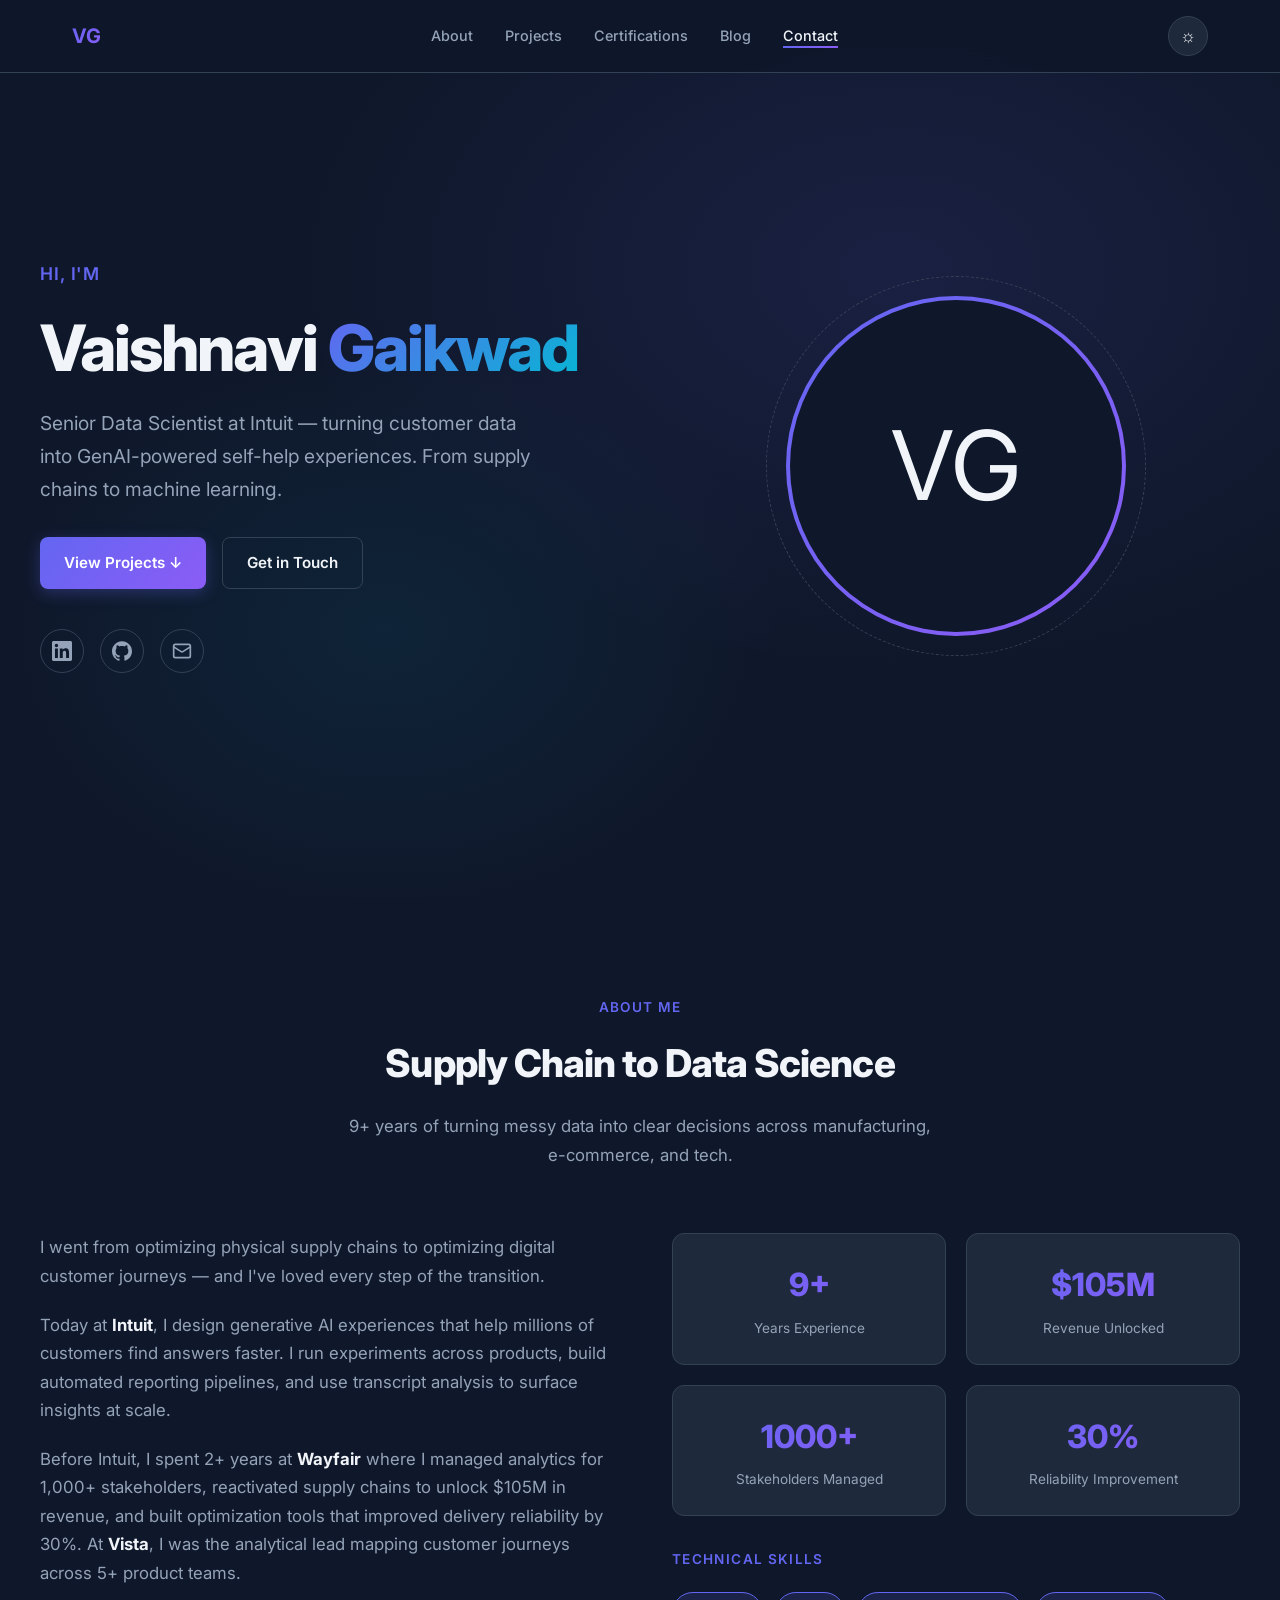
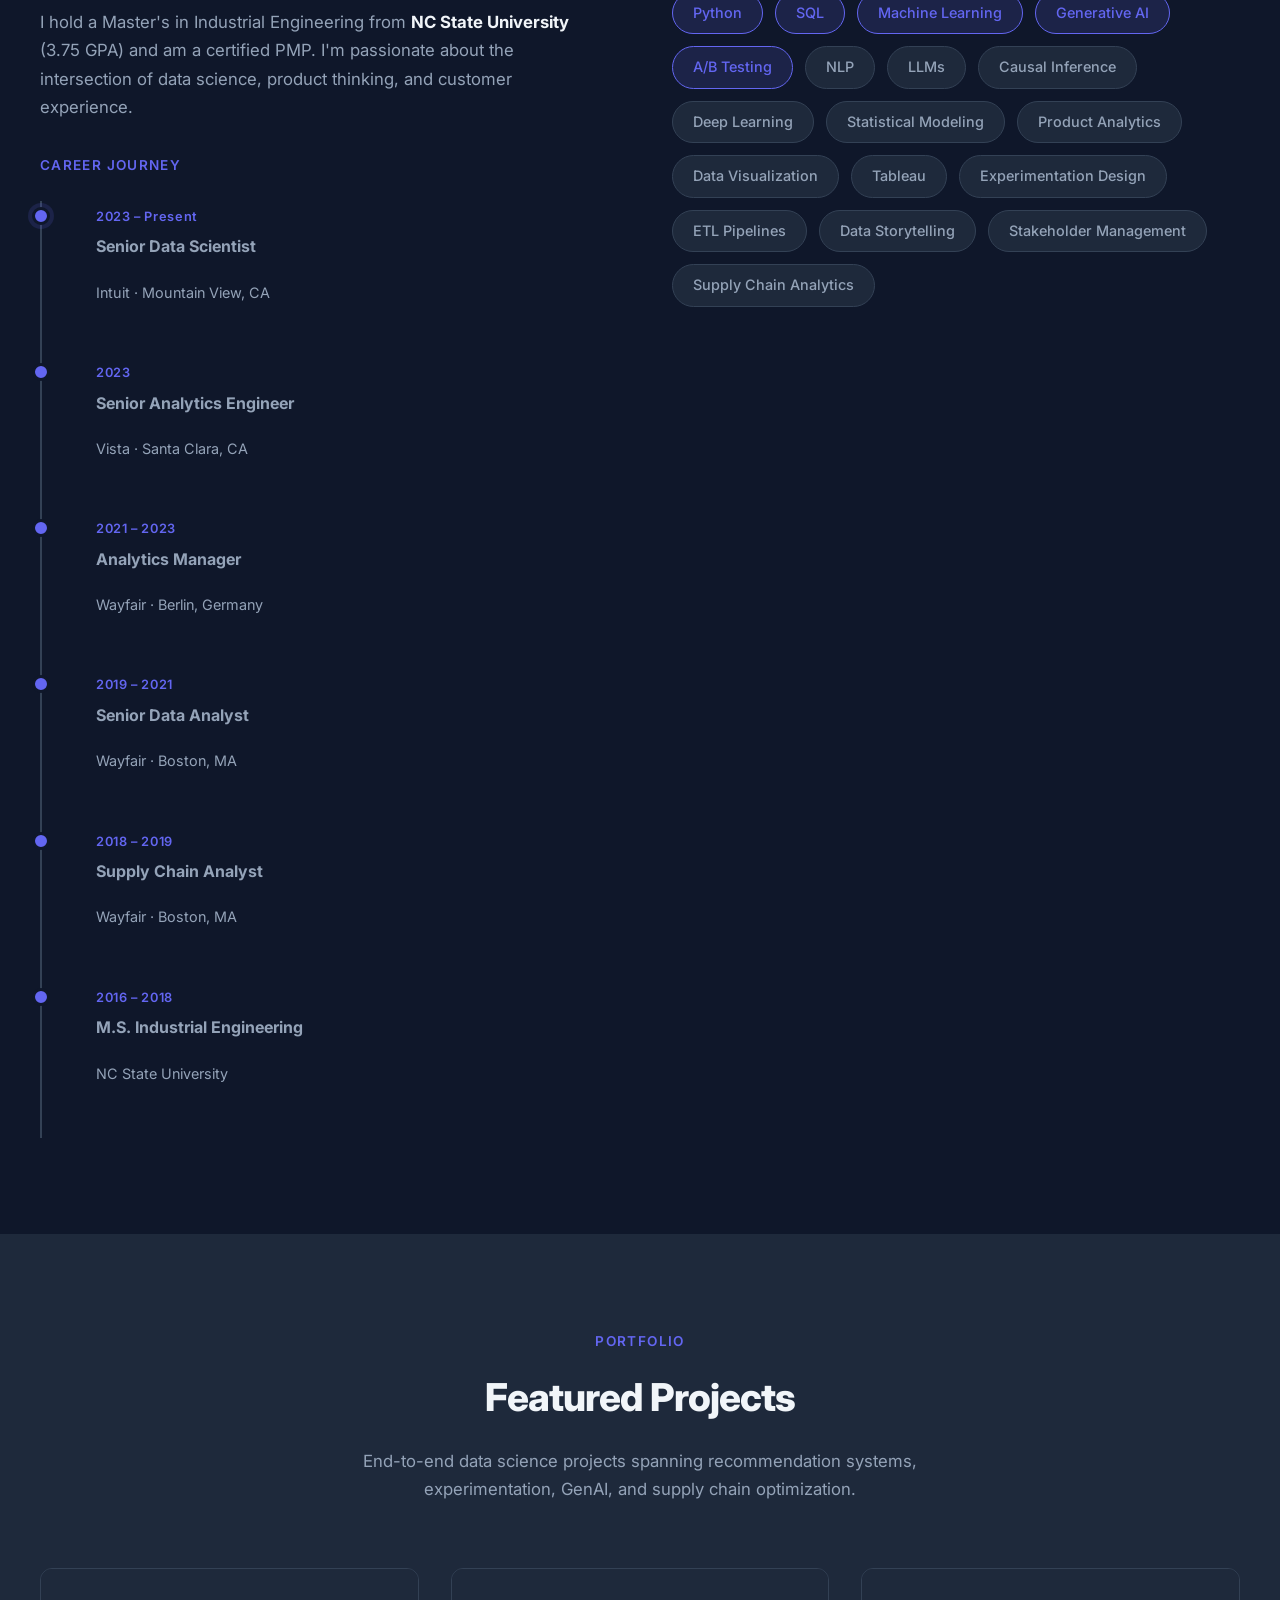
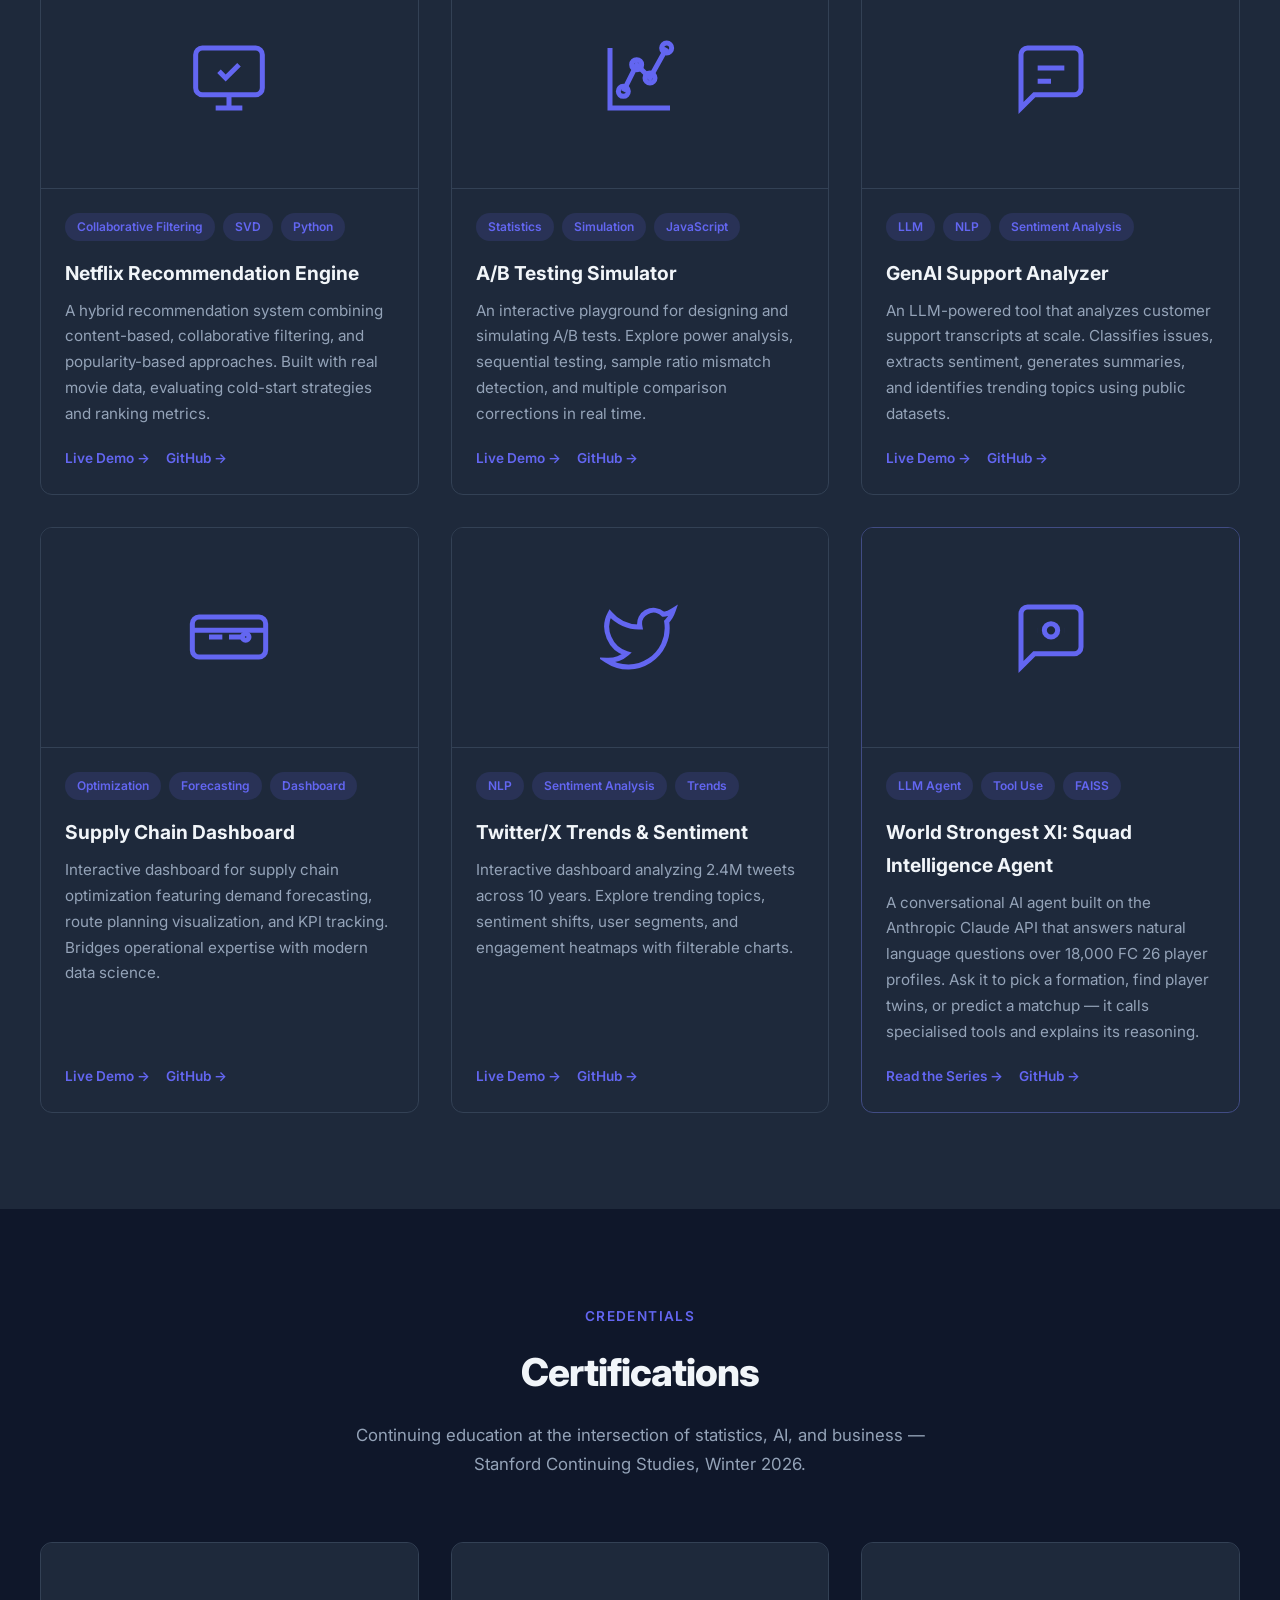
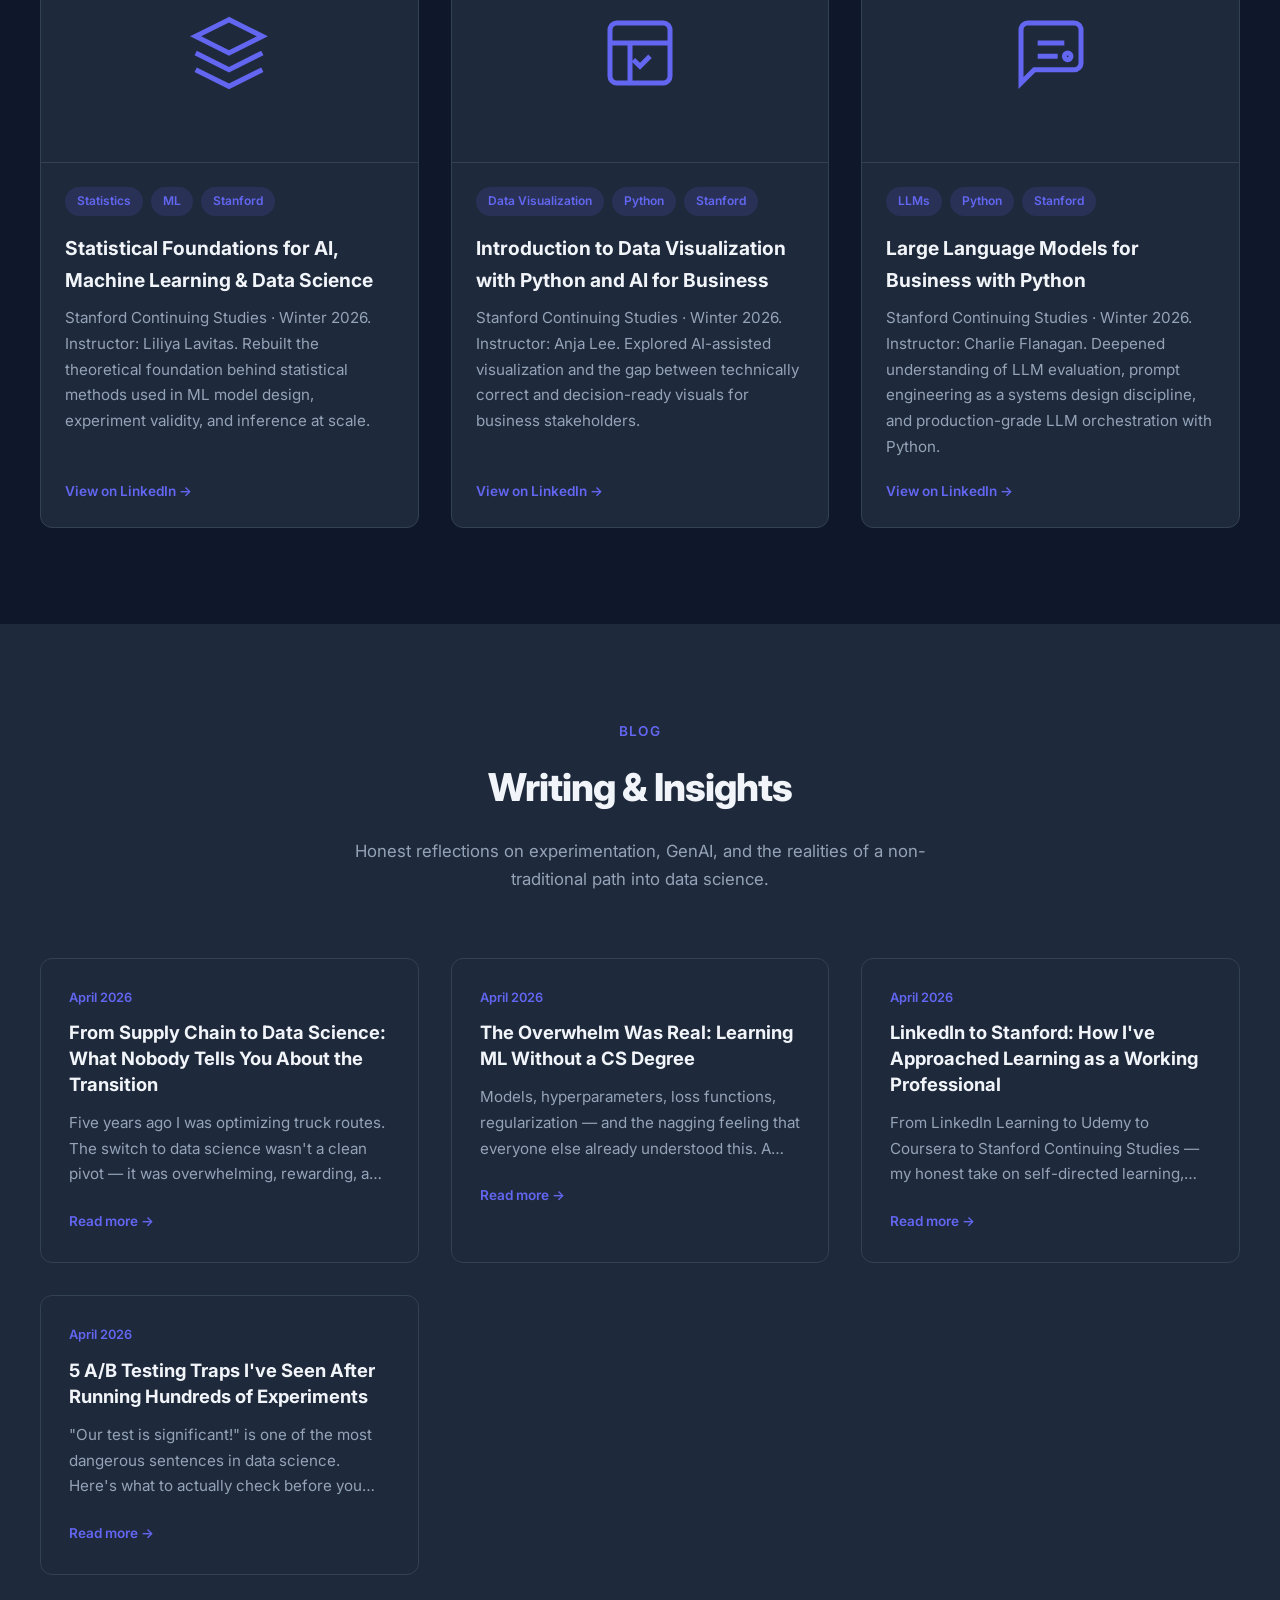
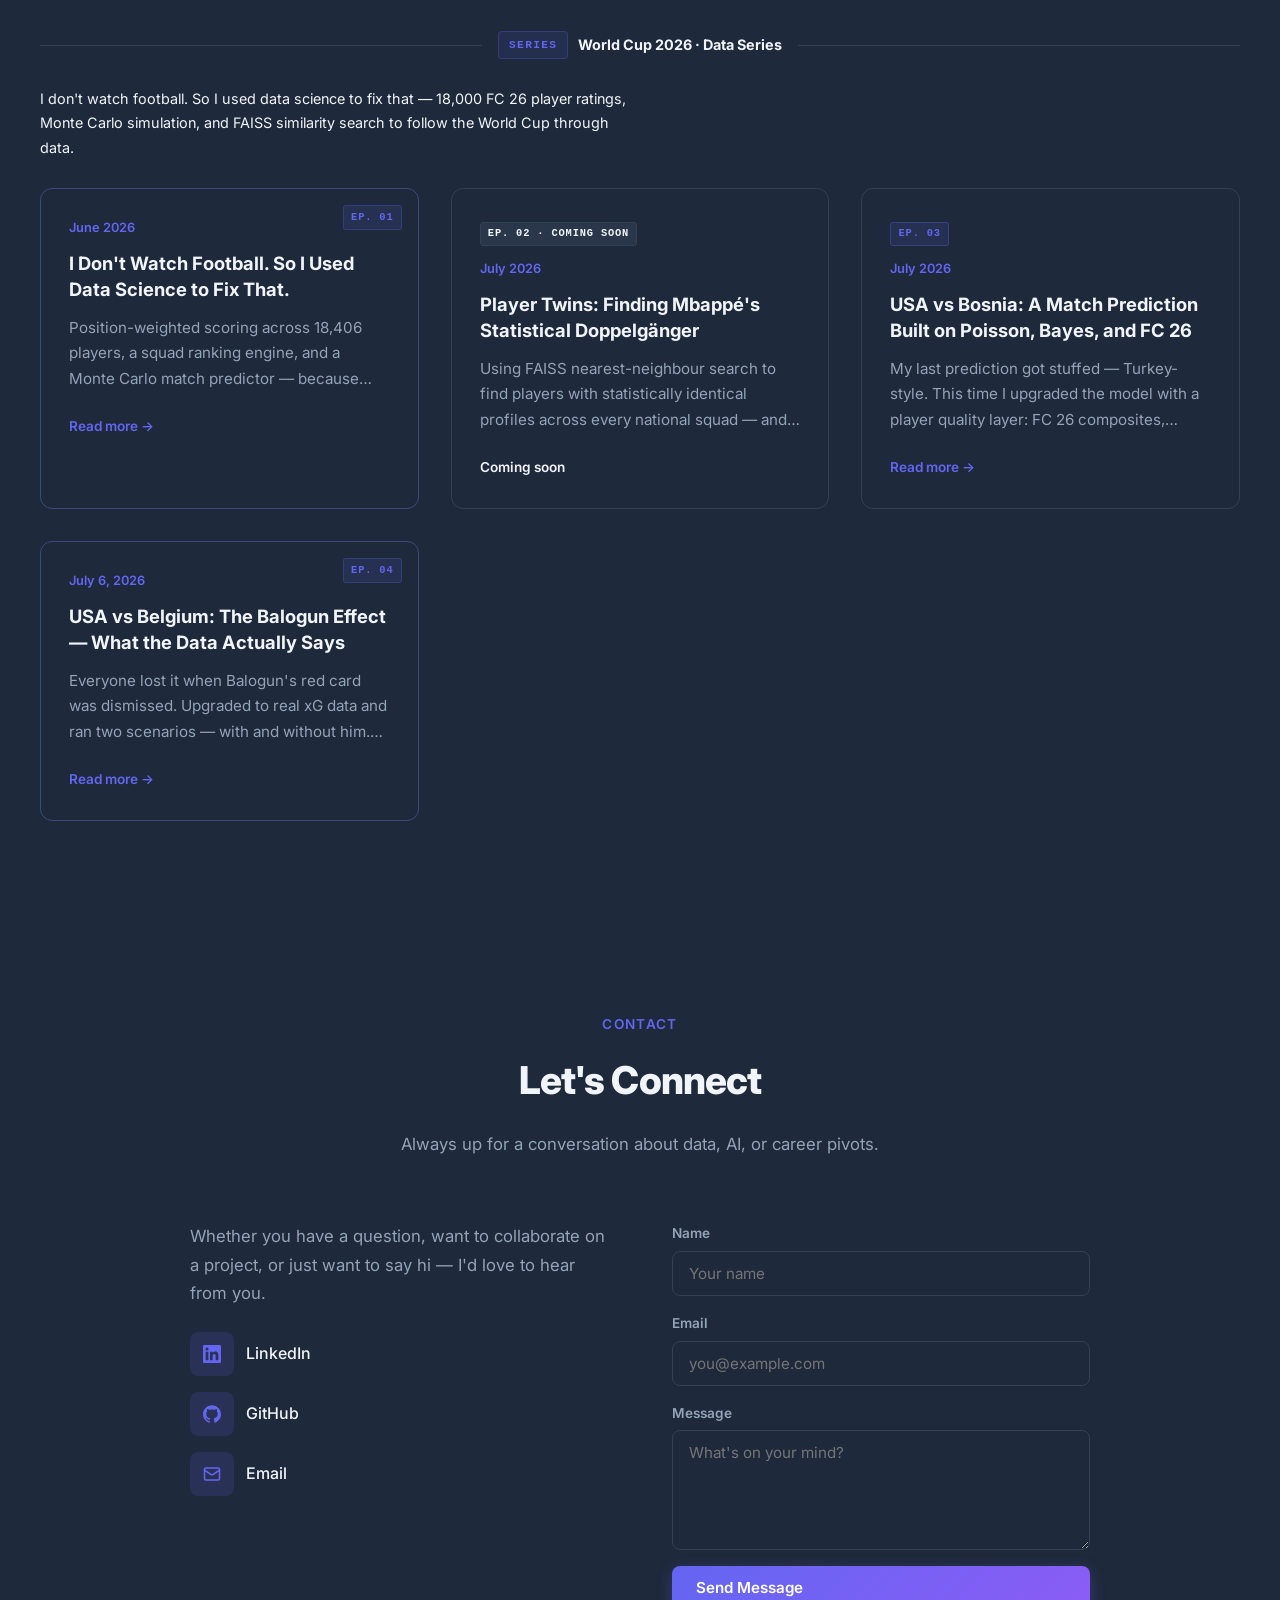
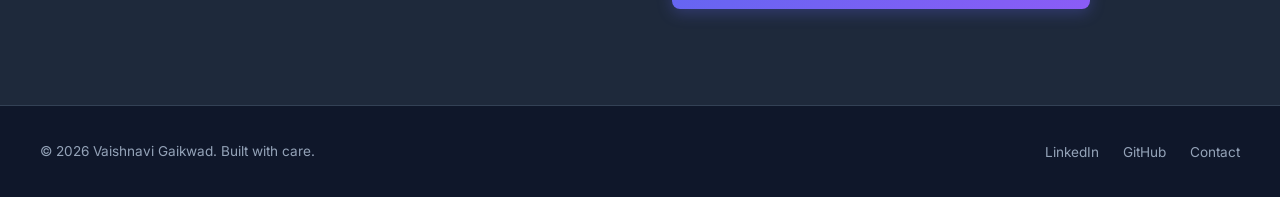
==== commit d5a38cc0: "Update index.html" ====
--- a/index.html
+++ b/index.html
@@ -446,12 +446,12 @@
             <a href="blog/wc2026-ep3-usa-vs-bosnia.html" class="blog-card__read-more">Read more &rarr;</a>
           </article>
 
-          <article class="blog-card" style="opacity:0.4;">
-            <div style="display:inline-block;font-family:var(--font-mono,'JetBrains Mono',monospace);font-size:0.65rem;font-weight:600;letter-spacing:0.08em;text-transform:uppercase;color:var(--text-muted);background:color-mix(in srgb,var(--border) 60%,transparent);border:1px solid var(--border);border-radius:3px;padding:0.15rem 0.45rem;margin-bottom:0.75rem;">Ep. 04 &middot; Coming Soon</div>
-            <p class="blog-card__date">July 2026</p>
-            <h3 class="blog-card__title">Ask the Data: Building an Agent Over 18,000 Players</h3>
-            <p class="blog-card__excerpt">Building a Claude tool-use agent that answers natural language questions over the squad dataset. "Who is England's best 4-3-3?" — answered by an LLM calling specialised tools, not just pattern matching.</p>
-            <span class="blog-card__read-more" style="color:var(--text-muted);cursor:default;">Coming soon</span>
+          <article class="blog-card" style="border-color:color-mix(in srgb,var(--accent) 25%,var(--border));position:relative;">
+            <div style="position:absolute;top:1rem;right:1rem;font-family:var(--font-mono,'JetBrains Mono',monospace);font-size:0.65rem;font-weight:600;letter-spacing:0.08em;text-transform:uppercase;color:var(--accent);background:color-mix(in srgb,var(--accent) 12%,transparent);border:1px solid color-mix(in srgb,var(--accent) 25%,transparent);border-radius:3px;padding:0.15rem 0.45rem;">Ep. 04</div>
+            <p class="blog-card__date">July 6, 2026</p>
+            <h3 class="blog-card__title">USA vs Belgium: The Balogun Effect &mdash; What the Data Actually Says</h3>
+            <p class="blog-card__excerpt">Everyone lost it when Balogun's red card was dismissed. Upgraded to real xG data and ran two scenarios — with and without him. The answer: +1.1%. Belgium is still the structural favorite at 54.6%.</p>
+            <a href="blog/wc2026-ep4-usa-vs-belgium.html" class="blog-card__read-more">Read more &rarr;</a>
           </article>
 
         </div>
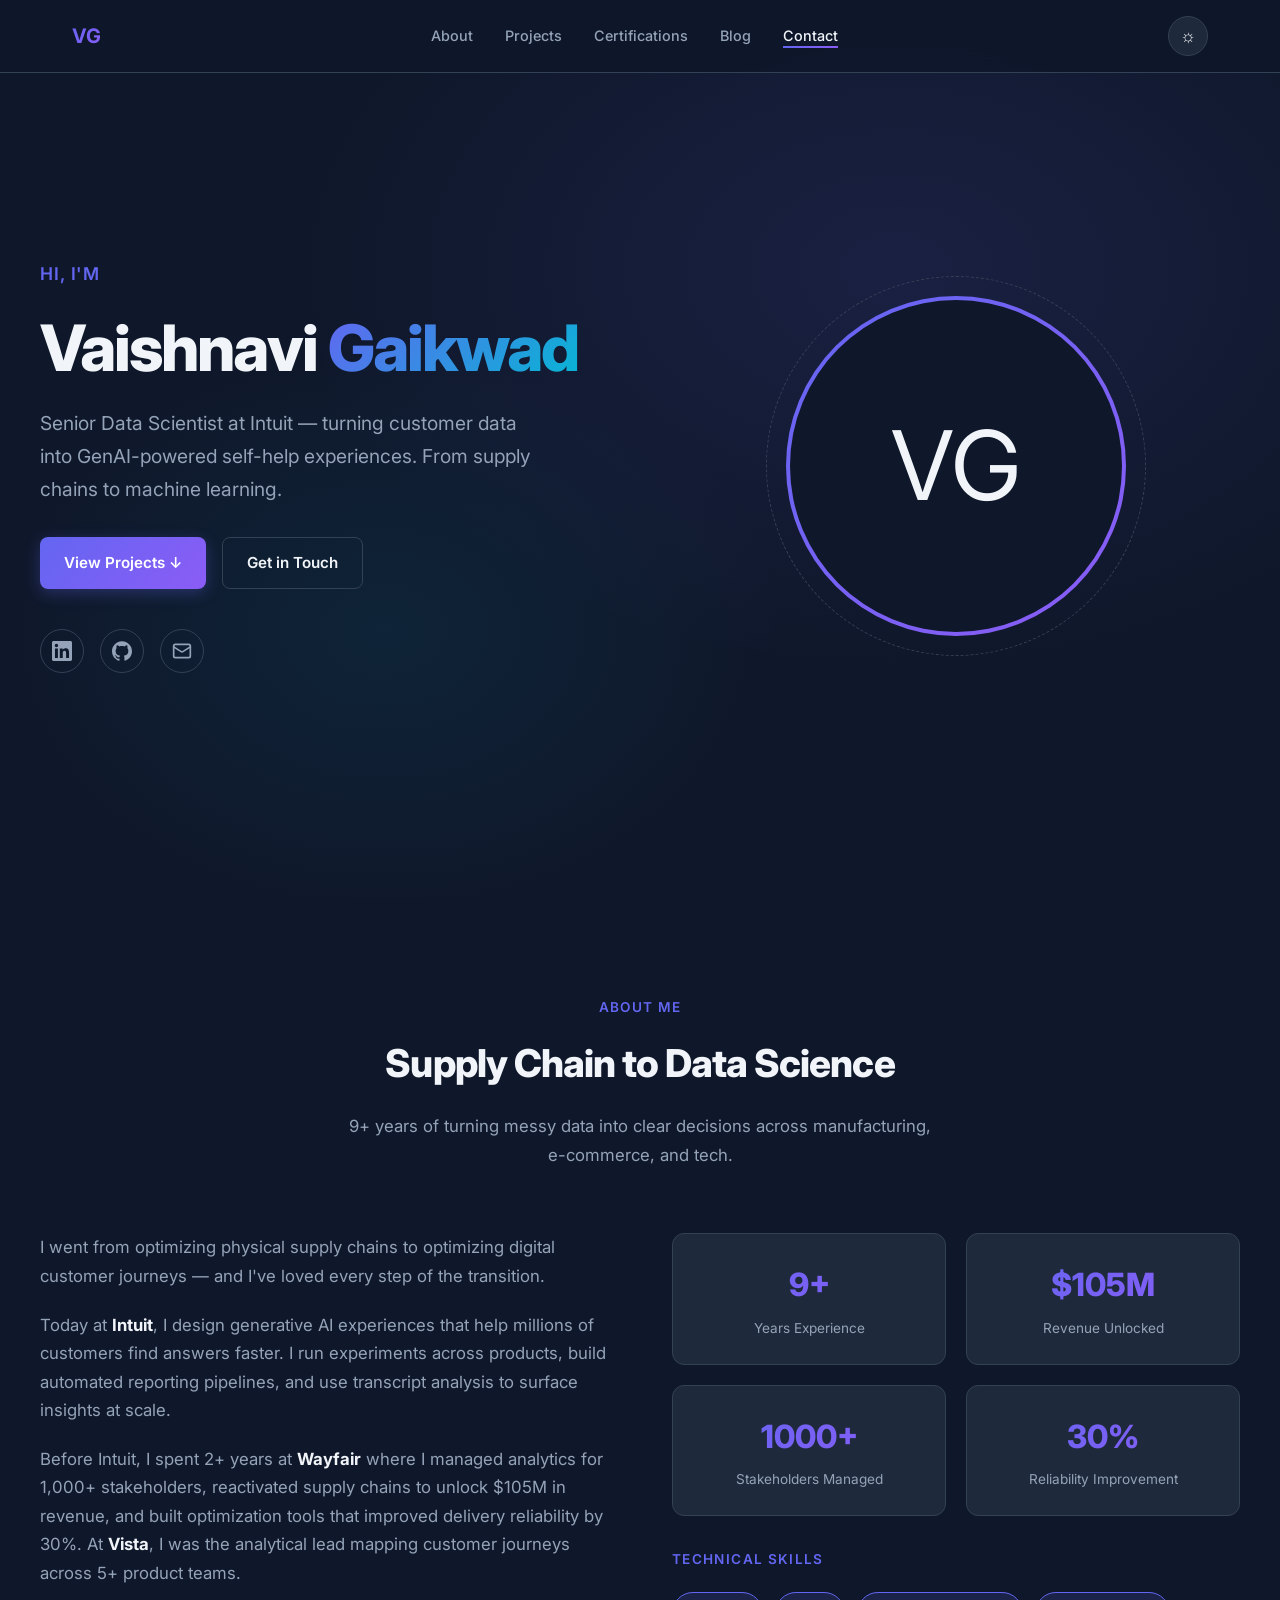
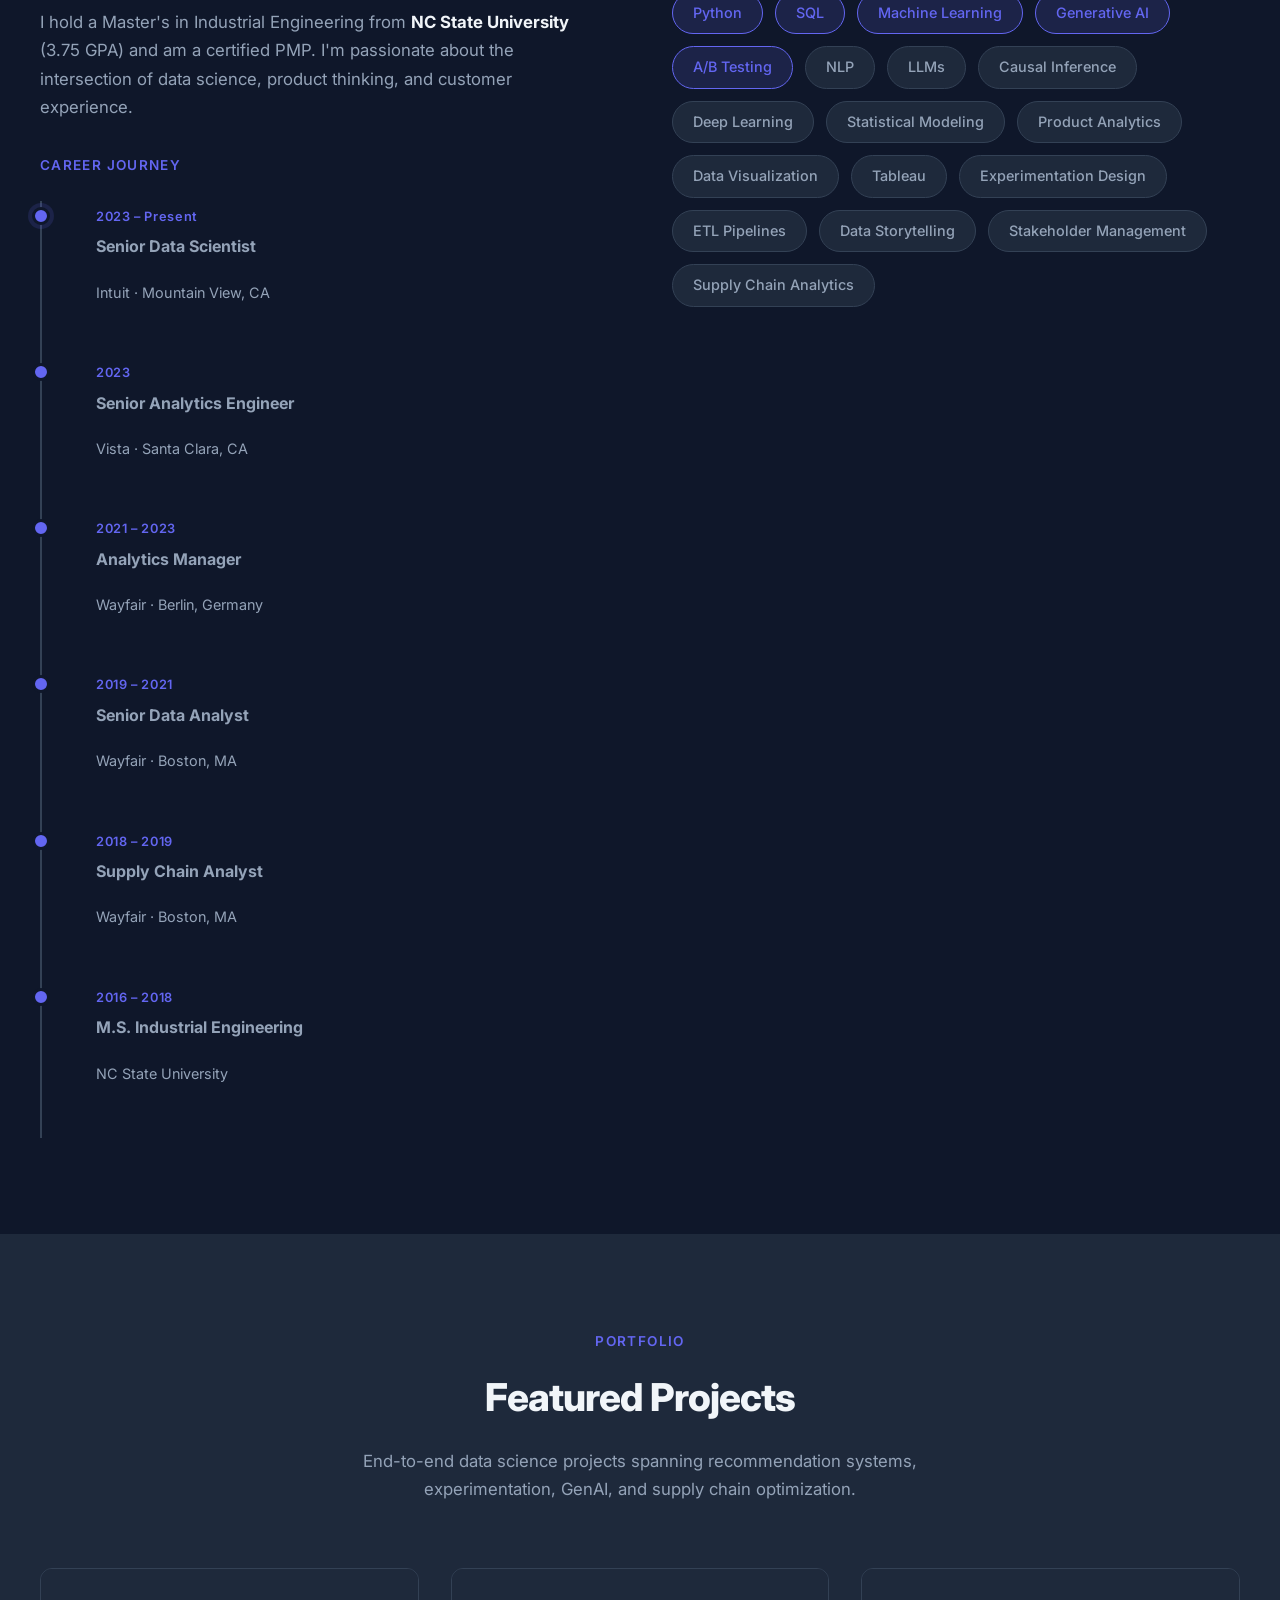
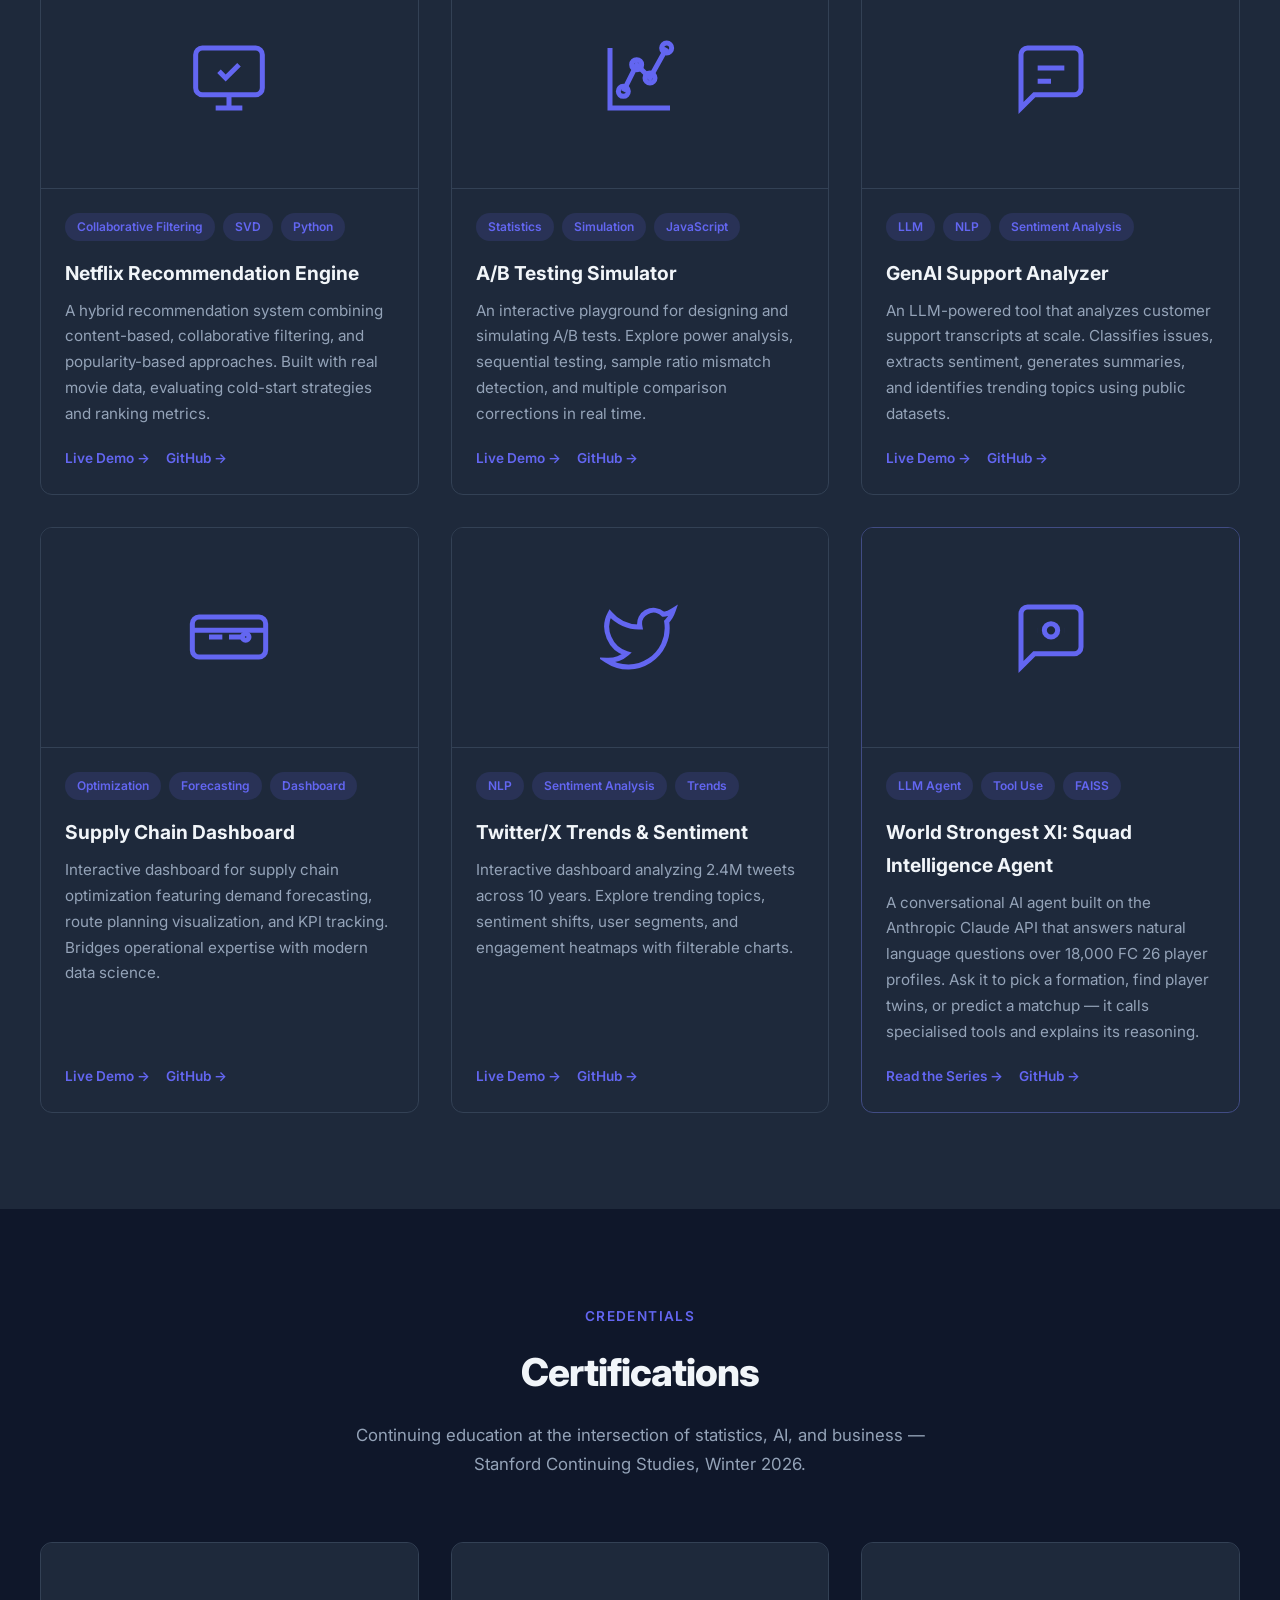
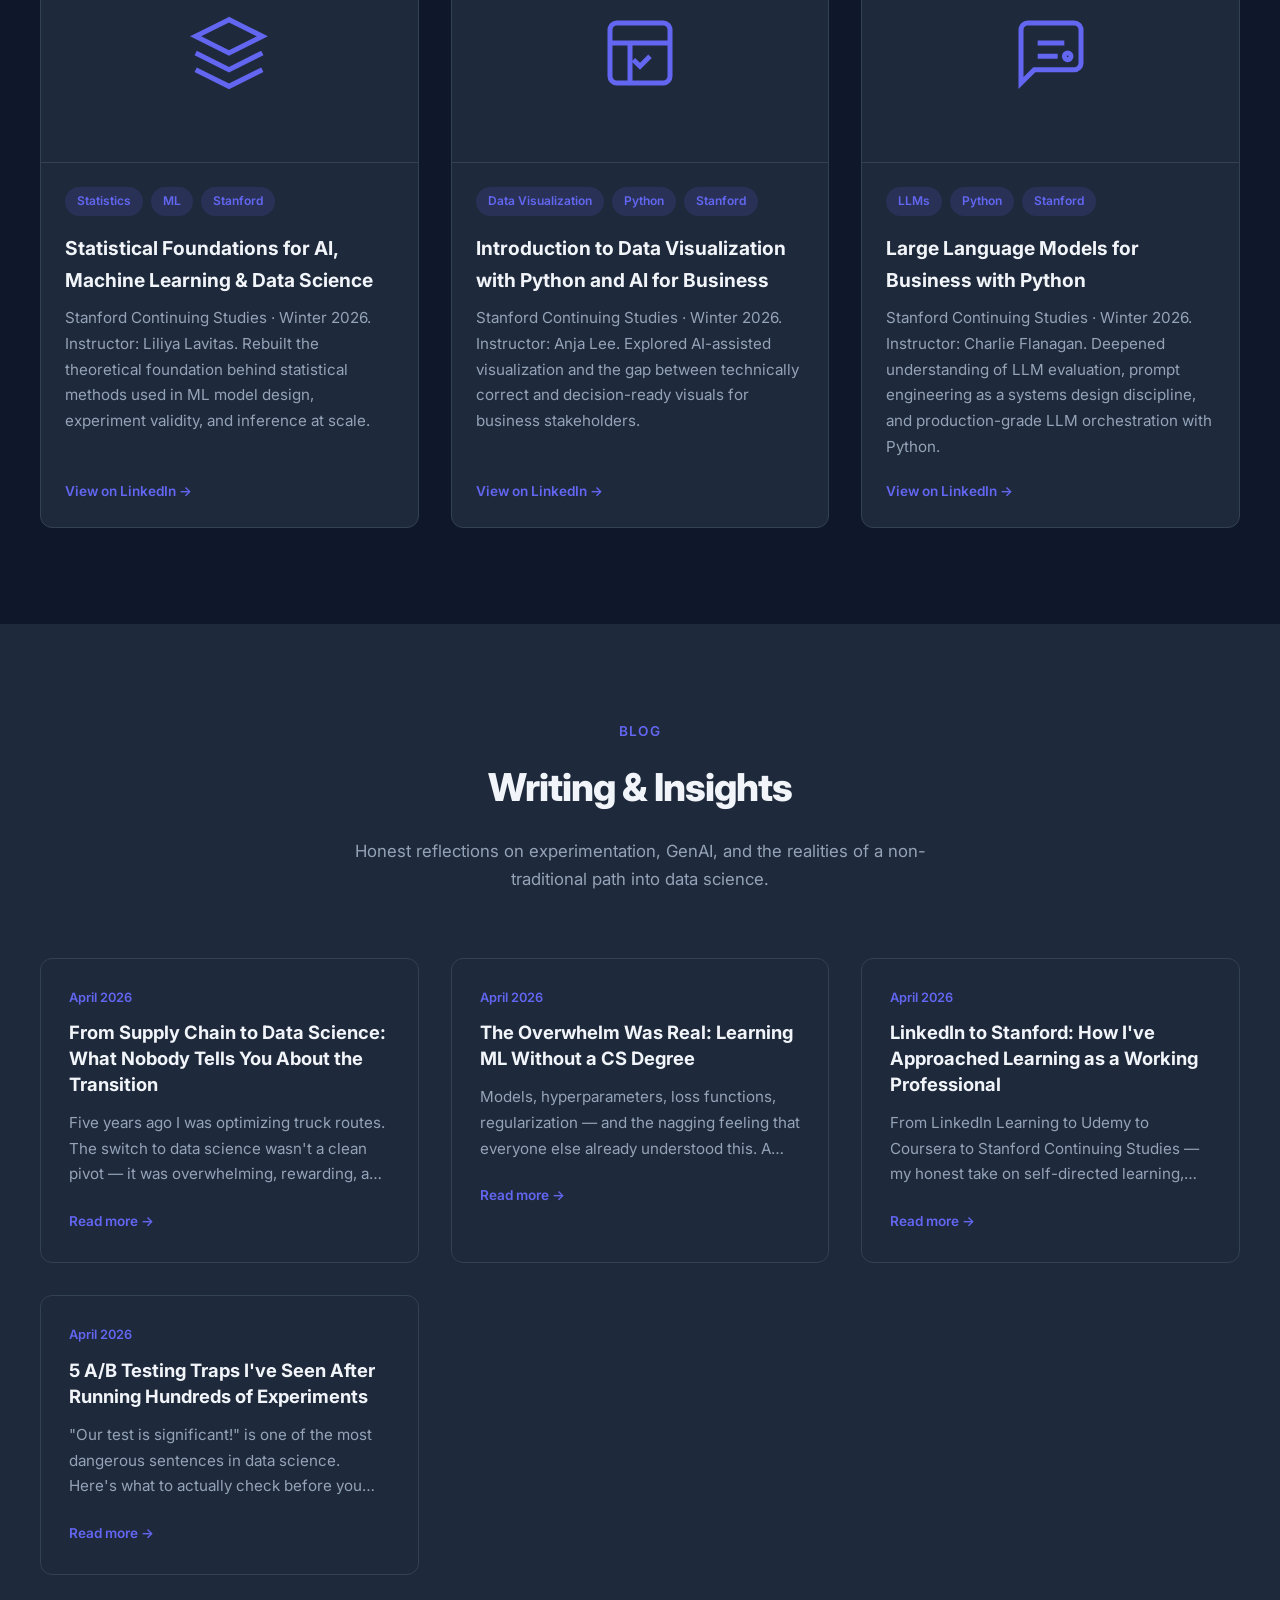
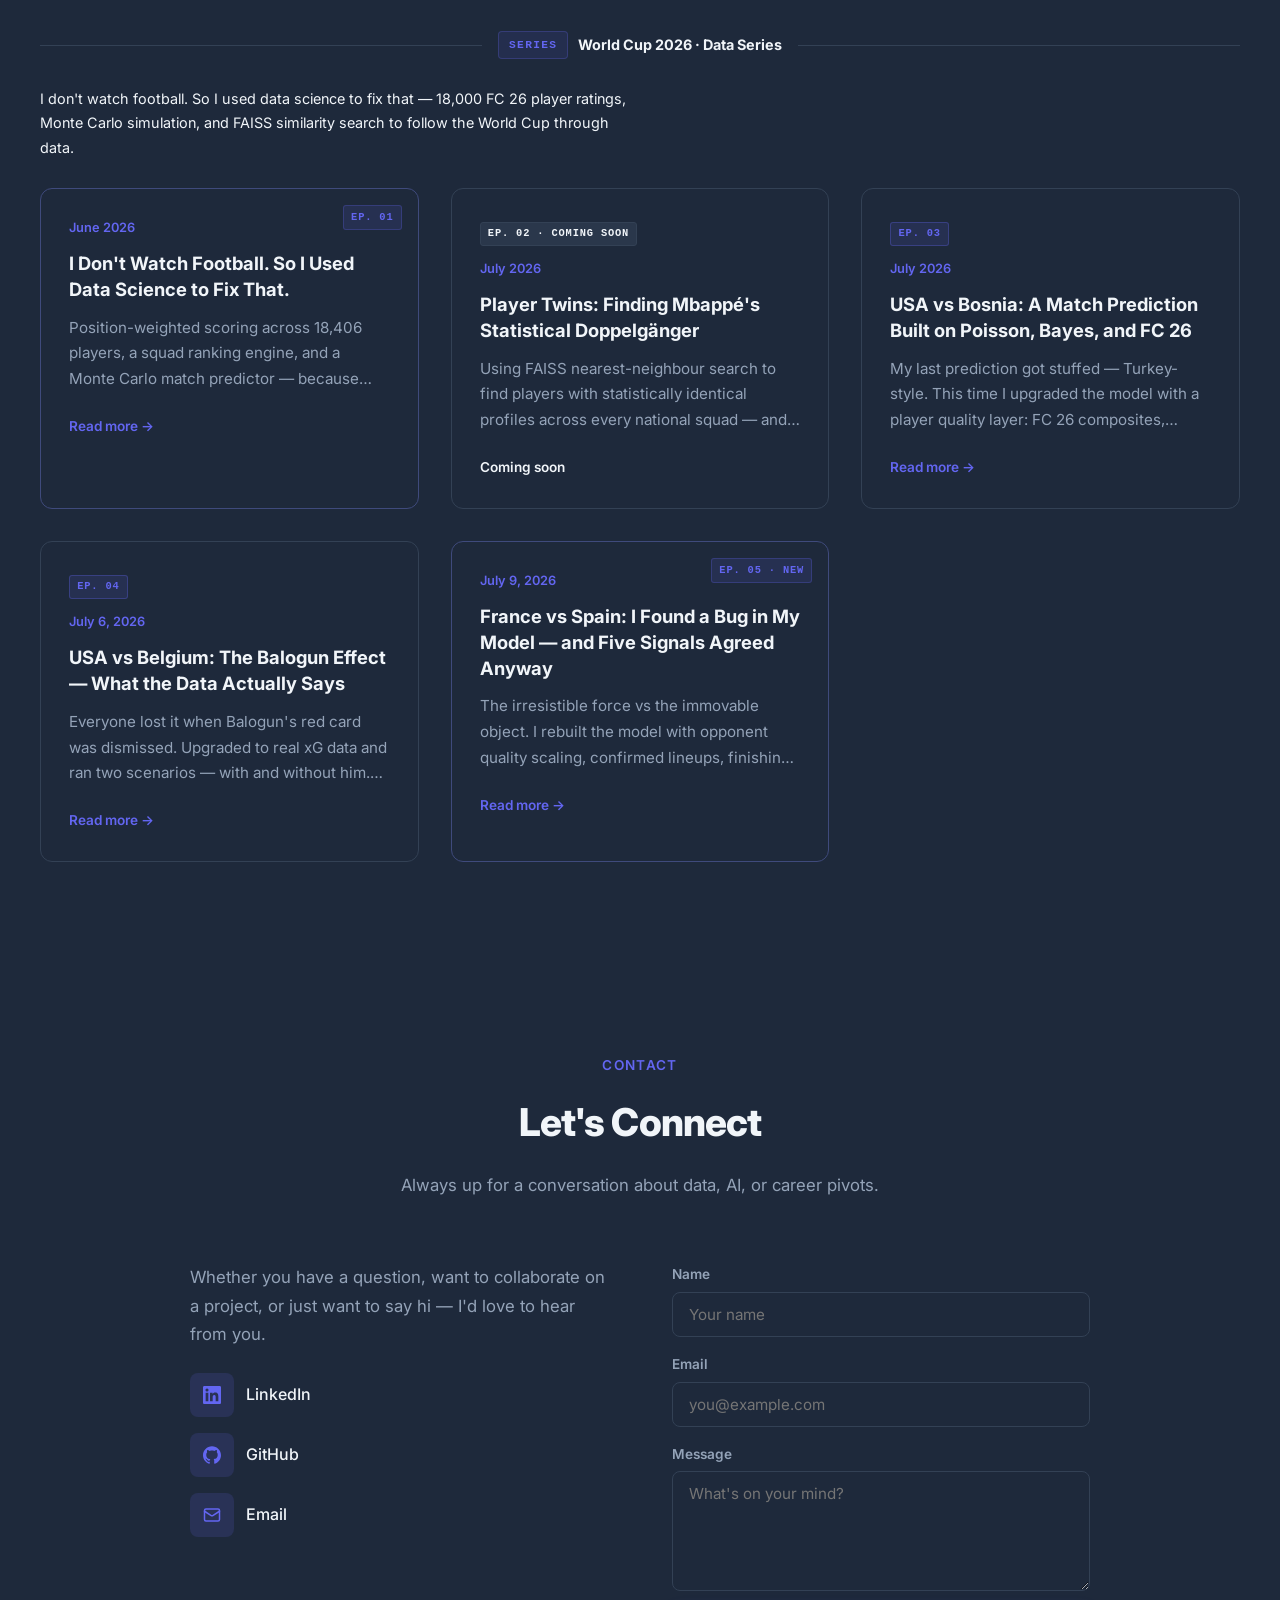
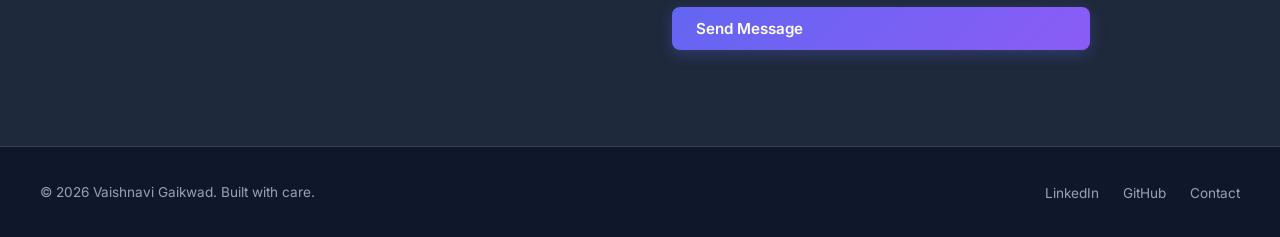
==== commit 38784dfc: "Update index.html" ====
--- a/index.html
+++ b/index.html
@@ -446,12 +446,20 @@
             <a href="blog/wc2026-ep3-usa-vs-bosnia.html" class="blog-card__read-more">Read more &rarr;</a>
           </article>
 
-          <article class="blog-card" style="border-color:color-mix(in srgb,var(--accent) 25%,var(--border));position:relative;">
-            <div style="position:absolute;top:1rem;right:1rem;font-family:var(--font-mono,'JetBrains Mono',monospace);font-size:0.65rem;font-weight:600;letter-spacing:0.08em;text-transform:uppercase;color:var(--accent);background:color-mix(in srgb,var(--accent) 12%,transparent);border:1px solid color-mix(in srgb,var(--accent) 25%,transparent);border-radius:3px;padding:0.15rem 0.45rem;">Ep. 04</div>
+          <article class="blog-card">
+            <div style="display:inline-block;font-family:var(--font-mono,'JetBrains Mono',monospace);font-size:0.65rem;font-weight:600;letter-spacing:0.08em;text-transform:uppercase;color:var(--accent);background:color-mix(in srgb,var(--accent) 12%,transparent);border:1px solid color-mix(in srgb,var(--accent) 30%,transparent);border-radius:3px;padding:0.15rem 0.45rem;margin-bottom:0.75rem;">Ep. 04</div>
             <p class="blog-card__date">July 6, 2026</p>
             <h3 class="blog-card__title">USA vs Belgium: The Balogun Effect &mdash; What the Data Actually Says</h3>
             <p class="blog-card__excerpt">Everyone lost it when Balogun's red card was dismissed. Upgraded to real xG data and ran two scenarios — with and without him. The answer: +1.1%. Belgium is still the structural favorite at 54.6%.</p>
             <a href="blog/wc2026-ep4-usa-vs-belgium.html" class="blog-card__read-more">Read more &rarr;</a>
+          </article>
+
+          <article class="blog-card" style="border-color:color-mix(in srgb,var(--accent) 25%,var(--border));position:relative;">
+            <div style="position:absolute;top:1rem;right:1rem;font-family:var(--font-mono,'JetBrains Mono',monospace);font-size:0.65rem;font-weight:600;letter-spacing:0.08em;text-transform:uppercase;color:var(--accent);background:color-mix(in srgb,var(--accent) 12%,transparent);border:1px solid color-mix(in srgb,var(--accent) 25%,transparent);border-radius:3px;padding:0.15rem 0.45rem;">Ep. 05 &middot; New</div>
+            <p class="blog-card__date">July 9, 2026</p>
+            <h3 class="blog-card__title">France vs Spain: I Found a Bug in My Model &mdash; and Five Signals Agreed Anyway</h3>
+            <p class="blog-card__excerpt">The irresistible force vs the immovable object. I rebuilt the model with opponent quality scaling, confirmed lineups, finishing efficiency, shot quality, and a 5-signal prediction market ensemble. France 57.8%, Spain 42.2%.</p>
+            <a href="blog/wc2026-ep5-france-vs-spain.html" class="blog-card__read-more">Read more &rarr;</a>
           </article>
 
         </div>
